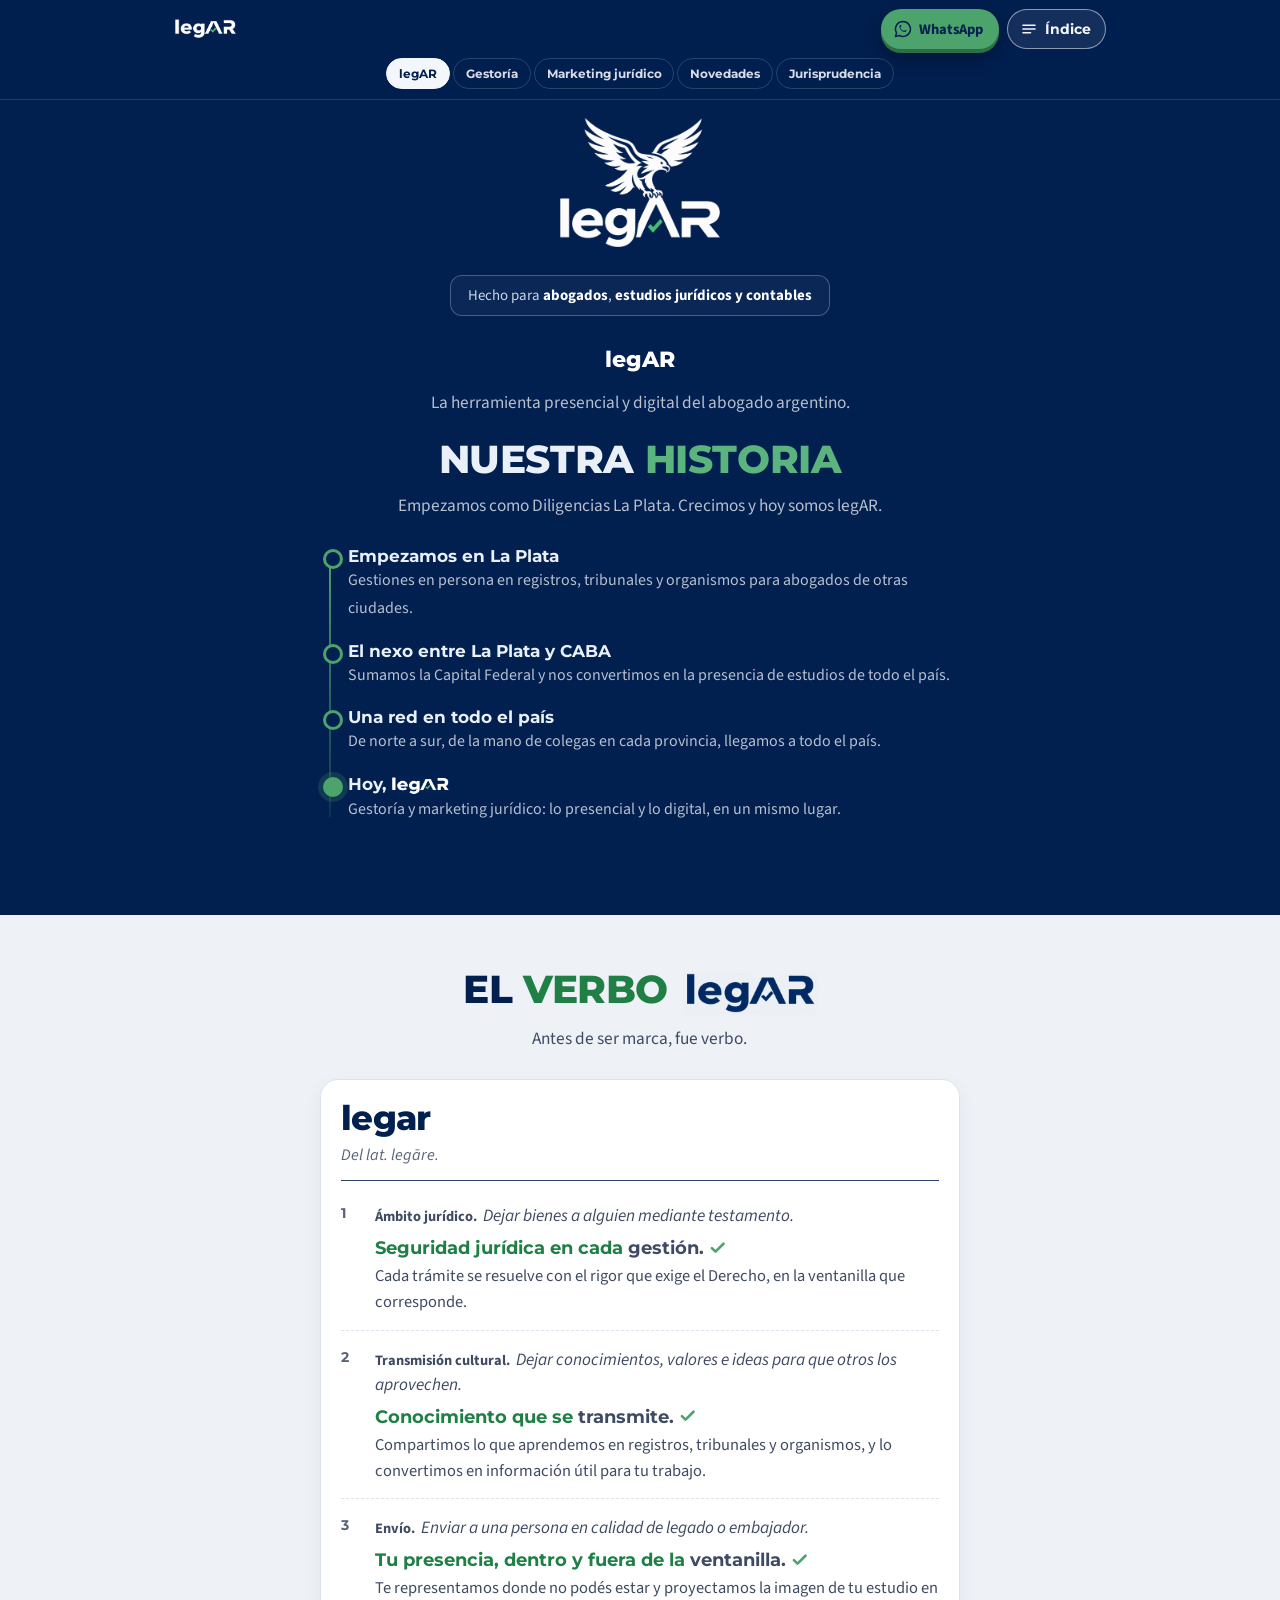
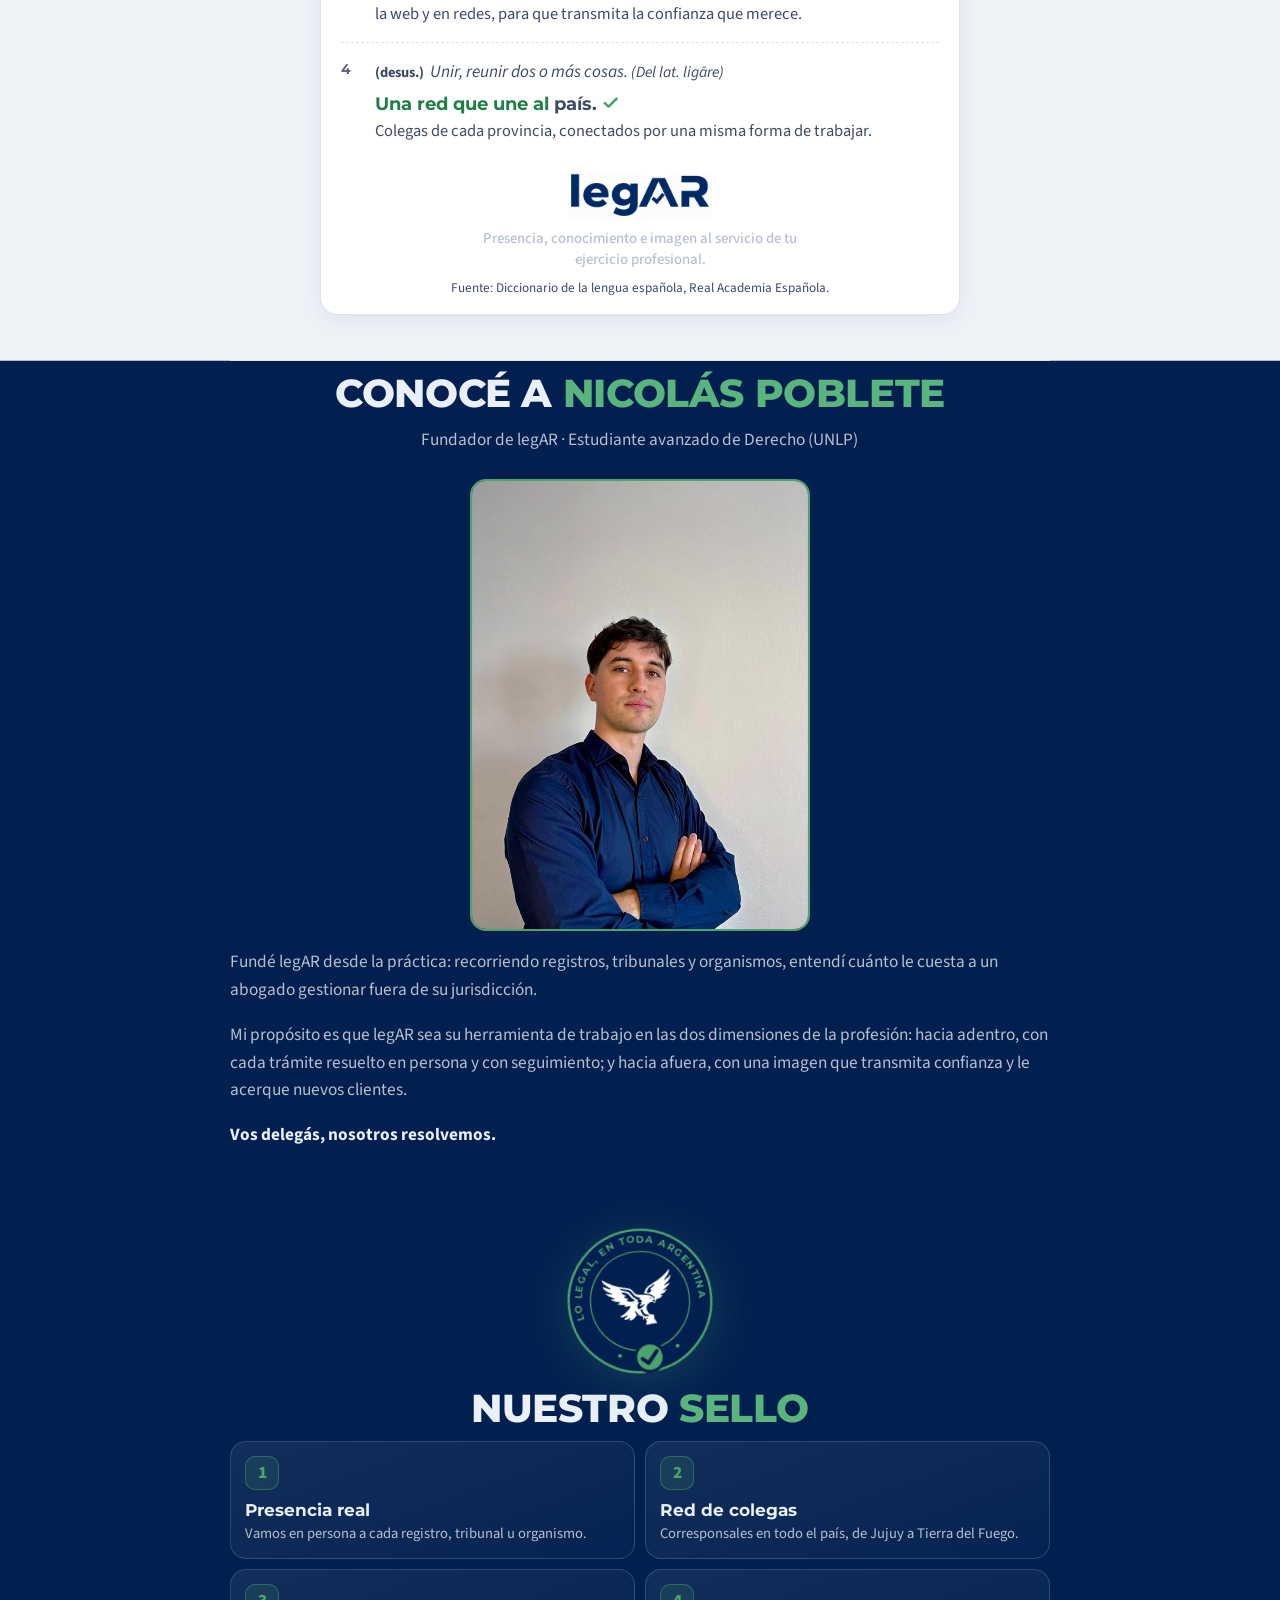
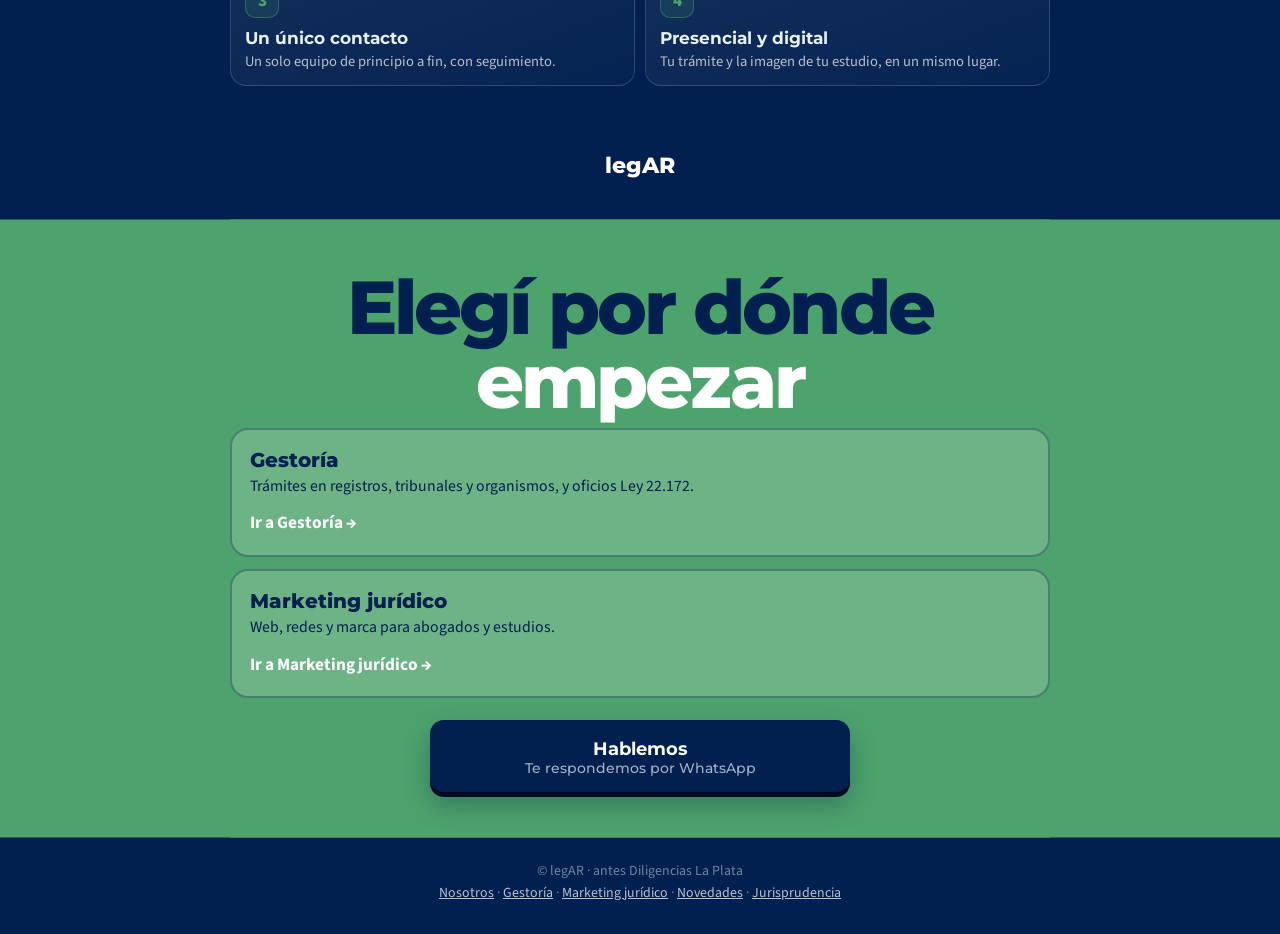
==== index.html @ 49ab81cf "Franjas de color, palabras destacadas en verde, cierres con llamado a la acción y secciones que apar" ====
<!DOCTYPE html>
<html lang="es"><head><meta charset="utf-8"><meta name="viewport" content="width=device-width, initial-scale=1, viewport-fit=cover">
<title>legAR · Lo legal, en toda Argentina</title><meta name="description" content="Quiénes somos: de Diligencias La Plata a legAR, el nexo presencial y digital de abogados de todo el país."><meta name="theme-color" content="#011F4F">
<link rel="preconnect" href="https://fonts.googleapis.com"><link rel="preconnect" href="https://fonts.gstatic.com" crossorigin>
<link rel="stylesheet" href="https://fonts.googleapis.com/css2?family=Montserrat:wght@500;600;700;800&family=Source+Sans+3:wght@400;500;600;700&display=swap">
<link rel="icon" type="image/png" sizes="32x32" href="favicon-32.png"><link rel="apple-touch-icon" href="apple-touch-icon.png">
<style>
:root{--bg:#011F4F;--sf:#142e5a;--line:#2d446c;--fg:#e9f0f8;--mut:#B8C0CE;--g:#4DA36C;--ink:#011F4F;color-scheme:dark;box-sizing:border-box;padding-top:env(safe-area-inset-top,0px);padding-bottom:env(safe-area-inset-bottom,0px)}
*{box-sizing:border-box}
html{scroll-behavior:smooth;font-size:106%}
body{margin:0;background:var(--bg);color:var(--fg);font:400 1.02rem/1.6 "Source Sans 3",system-ui,-apple-system,"Segoe UI",sans-serif;background-image:radial-gradient(ellipse 80% 40% at 50% 0,#284069 0,transparent 70%);background-repeat:no-repeat}
h1,h2,h3{font-family:Montserrat,system-ui,sans-serif;margin:0;line-height:1.12}
.c{max-width:620px;margin:0 auto;padding:0 20px}@media (max-width:600px){.c{padding:0 40px}}
section{padding:46px 0}
h2{font-size:clamp(1.6rem,6vw,2.1rem);text-align:center;margin-bottom:10px}
.sub{color:var(--mut);text-align:center;margin:0 auto 26px;max-width:30em}
mark{background:none;color:var(--g);padding:0}
:focus-visible{outline:3px solid var(--g);outline-offset:3px}
.top{text-align:center;padding-top:26px}
.logo{display:inline-flex;align-items:center;gap:9px;font:700 1.7rem Montserrat,system-ui,sans-serif}
.logo b{color:var(--g)}
.chip{display:inline-block;border:1px solid var(--line);background:var(--sf);border-radius:99px;padding:.35rem .95rem;font-size:.85rem;color:var(--mut)}
.top .chip{margin:18px 0 22px;border-radius:16px;line-height:1.35}.lg{display:block;margin:0 auto;width:min(140px,38vw);height:auto}.lk{display:block;margin:16px auto 0;background:none;border:0;color:#fff;font:600 .95rem "Source Sans 3",system-ui,sans-serif;text-decoration:underline;text-decoration-color:var(--g);text-decoration-thickness:2px;text-underline-offset:5px;cursor:pointer}.fab{position:fixed;left:50%;transform:translateX(-50%);bottom:calc(16px + env(safe-area-inset-bottom,0px));z-index:10;display:inline-flex;align-items:center;gap:9px;background:var(--g);color:var(--ink);border:0;border-radius:99px;padding:.8rem 1.3rem;font:700 1rem "Source Sans 3",system-ui,sans-serif;white-space:nowrap;cursor:pointer;box-shadow:0 6px 22px rgba(0,0,0,.45),0 0 26px rgba(77,163,108,.35);transition:opacity .25s,transform .25s}.fab svg{width:22px;height:22px;flex:none}.fab.h{opacity:0;pointer-events:none;transform:translate(-50%,20px)}.me{display:block;width:100%;max-width:340px;aspect-ratio:4/5;object-fit:cover;object-position:50% 20%;margin:0 auto 18px;border:2px solid var(--g);border-radius:12px}.rv{display:none;width:100%;aspect-ratio:16/9;background:#000;border:2px solid var(--g);border-radius:12px;margin-bottom:10px}
h1{font-size:clamp(1.95rem,8vw,2.8rem);text-align:center;letter-spacing:-.01em}
.top p{text-align:center;color:var(--mut);margin:14px auto 0;max-width:27em}
.btn{display:block;width:100%;max-width:420px;margin:0 auto;background:var(--g);color:var(--ink);border:0;border-radius:12px;padding:.95rem 1.2rem;font:700 1.08rem "Source Sans 3",system-ui,sans-serif;text-align:center;text-decoration:none;cursor:pointer;box-shadow:0 0 28px rgba(77,163,108,.28)}
.btn small{display:block;font-weight:500;font-size:.8rem;opacity:.8}
.btn:hover{filter:brightness(1.06)}
.chips{display:flex;flex-wrap:wrap;gap:8px;justify-content:center;margin-top:20px}
svg.mp{display:block;width:100%;height:auto;max-height:68vh;margin:0 auto}
.pr{fill:#203963;stroke:#5589c2;stroke-width:.9;vector-effect:non-scaling-stroke;stroke-linejoin:round;cursor:pointer;transition:fill .2s}.pr:hover{fill:#1a5560}.pr.on{fill:#176260;stroke:#4DA36C}
#g{transform-origin:0 0;transition:transform .9s ease}.pl2{fill:#c3d2e4;font:600 calc(13px*var(--f,1))/1 "Source Sans 3",system-ui,sans-serif;pointer-events:none;paint-order:stroke;stroke:#011F4F;stroke-width:calc(3.4px*var(--f,1));stroke-linejoin:round}.zp .pr:not(.on)+*{}
.m{cursor:pointer}
.m>g{transform:scale(var(--i,1));transition:transform .9s ease}
.m .hit{fill:transparent}
.m path{fill:none;stroke:#4DA36C;stroke-width:2;stroke-linecap:round;stroke-linejoin:round}
.zo .m:not(.lp){opacity:.3}
.ring{fill:none;stroke:#4DA36C;stroke-width:2;animation:p 2s ease-out infinite;transform-box:fill-box;transform-origin:center}
@keyframes p{from{transform:scale(1);opacity:.9}to{transform:scale(2.3);opacity:0}}
.pn{background:var(--sf);border:1px solid var(--line);border-radius:14px;padding:18px 18px 20px;margin:6px 0 24px}
.pn h3{font-size:1.3rem;margin-bottom:6px}.pn p{margin:0;color:var(--mut)}
.zx{display:none;margin-top:16px}
.zo .zx{display:block}
.pl{display:flex;flex-wrap:wrap;gap:8px;margin-bottom:14px}
.pl button{background:var(--bg);color:var(--fg);border:1px solid var(--line);border-radius:99px;padding:.4rem .9rem;font:500 .88rem "Source Sans 3",system-ui,sans-serif;cursor:pointer}
.pl button[aria-pressed=true]{background:var(--g);color:var(--ink);border-color:var(--g)}
.vd{aspect-ratio:16/9;border:2px solid var(--g);border-radius:12px;background:linear-gradient(135deg,#0b2a4d,#071a31);display:grid;place-items:center;text-align:center;padding:12px;color:var(--mut);font-size:.9rem}
.vd i{display:block;width:46px;height:46px;border-radius:50%;background:var(--g);margin:0 auto 8px;position:relative}
.vd i:after{content:"";position:absolute;left:18px;top:13px;border-left:15px solid var(--ink);border-top:10px solid transparent;border-bottom:10px solid transparent}
#bk{display:none;margin-top:14px;background:none;border:1px solid var(--line);color:var(--fg);border-radius:8px;padding:.5rem 1rem;font:inherit;cursor:pointer}
.zo #bk,.zp #bk{display:inline-block}#mg{position:relative}#mw2{position:relative}.zp #pt,.zp #px{display:none}#ov{position:absolute;left:10px;right:10px;bottom:10px;z-index:5;background:rgba(2,18,48,.94);border:1px solid var(--line);border-radius:12px;padding:10px 14px;box-shadow:0 4px 18px rgba(0,0,0,.5)}#ov[hidden]{display:none}.oc{display:inline-block;margin-top:8px;background:linear-gradient(135deg,#4DA36C,#4DA36C);color:#011F4F;border-radius:99px;padding:.5rem 1rem;font:700 .88rem "Source Sans 3",system-ui,sans-serif;text-decoration:none}.oc[hidden]{display:none}#ov h4{margin:0 0 3px;font:700 1.02rem Montserrat,system-ui,sans-serif;color:#fff}#ov p{margin:0;font-size:.88rem;line-height:1.4;color:var(--mut)}#bk2{display:none;position:absolute;left:30px;top:8px;z-index:6;background:rgba(2,18,48,.88);color:#fff;border:1px solid var(--line);border-radius:99px;padding:.5rem 1rem;font:600 .92rem "Source Sans 3",system-ui,sans-serif;cursor:pointer;box-shadow:0 2px 10px rgba(0,0,0,.4)}.zo #bk2,.zp #bk2{display:block}
.sv div{border:1px solid var(--line);background:var(--sf);border-radius:12px;padding:15px 18px;margin-bottom:10px}
.sv h3{font-size:1.12rem;margin-bottom:2px}.tag{display:inline-block;vertical-align:middle;margin-left:8px;background:var(--g);color:var(--ink);border-radius:99px;padding:.1rem .6rem;font:700 .72rem "Source Sans 3",system-ui,sans-serif}.sv p{margin:0;color:var(--mut);font-size:.95rem}
ol{list-style:none;counter-reset:s;padding:0;margin:0 0 28px}
ol li{counter-increment:s;display:grid;grid-template-columns:44px 1fr;gap:4px 14px;padding:14px 0;border-bottom:1px solid var(--line)}
ol li:before{content:counter(s);grid-row:span 2;width:40px;height:40px;border-radius:50%;background:var(--g);color:var(--ink);font:700 1.2rem Montserrat,system-ui,sans-serif;display:grid;place-items:center}
ol b{font-size:1.05rem}ol span{color:var(--mut);font-size:.95rem}
.ph{aspect-ratio:4/3;border:2px solid var(--g);border-radius:12px;background:repeating-linear-gradient(135deg,#59616b 0 2px,#3b424b 2px 10px);display:grid;place-items:end start;padding:12px;color:#fff;font-size:.85rem;margin-bottom:16px}
.ab p{color:var(--mut);margin:0 0 12px}
details{border:1px solid var(--line);border-radius:12px;margin-bottom:10px;background:var(--sf);overflow:hidden}
summary{cursor:pointer;font-weight:600;padding:14px 18px}
details[open] summary{background:var(--g);color:var(--ink)}
details p{margin:0;padding:14px 18px;color:var(--mut);font-size:.95rem}
.ct{text-align:center}
.ct .l{display:flex;flex-direction:column;gap:14px;margin-top:24px}.ct .l a{display:inline-flex;align-items:center;justify-content:center;gap:10px;color:#fff;font-weight:600;text-decoration:none}.ct .l a:hover{color:var(--g)}.ct .l svg{width:24px;height:24px;flex:none}
footer{text-align:center;color:#6f87a0;font-size:.82rem;padding:22px 0 30px}
.md{position:fixed;inset:0;background:rgba(2,8,16,.78);display:grid;place-items:center;padding:20px;z-index:20}
.md[hidden]{display:none}
.bx{position:relative;background:#fff;color:#0b1b2e;border-radius:14px;width:100%;max-width:420px;overflow:hidden}
.bx .in{padding:34px 24px 22px}
.bx h3{font-size:1.35rem;margin-bottom:16px;padding-right:20px}
.x{position:absolute;right:10px;top:6px;background:none;border:0;font-size:1.8rem;line-height:1;cursor:pointer;color:#55687c}
.o{display:flex;flex-wrap:wrap;gap:8px}
.o button{border:1px solid #c5d0dc;background:#f2f5f8;color:#0b1b2e;border-radius:99px;padding:.5rem .95rem;font:500 .95rem "Source Sans 3",system-ui,sans-serif;cursor:pointer}
.o button[aria-pressed=true]{background:#1f7a43;border-color:#1f7a43;color:#fff}
.bx input,.bx select{width:100%;padding:.75rem;border:1px solid #b6c3d1;border-radius:8px;font:inherit;background:#fff;color:#0b1b2e}
.er{color:#b3261e;font-size:.88rem;min-height:1.3em;margin:8px 0 0}
.ft{display:flex;align-items:center;justify-content:space-between;background:var(--g);color:var(--ink);font-weight:700}
.ft span{padding:0 24px}
.ft button{background:none;border:0;color:var(--ink);font:700 1.1rem "Source Sans 3",system-ui,sans-serif;padding:16px 24px;cursor:pointer}
.v3{display:none;position:relative;height:min(66vh,540px);min-height:380px;border:1px solid var(--line);border-radius:14px;overflow:hidden;background:#011F4F;margin-bottom:8px}
.zo .v3{display:block}.zo svg.mp{display:none}
.v3{touch-action:none;cursor:grab}.v3 svg#cm{position:absolute;inset:0;width:100%;height:100%;display:block}.v3 canvas{position:absolute;inset:0;display:block;width:100%;height:100%;pointer-events:none}.chit{position:absolute;left:0;top:0;background:none;border:0;padding:0;margin:0;pointer-events:auto;cursor:pointer}.chit svg{width:100%;height:100%;display:block;transition:opacity .2s}
#lb{position:absolute;inset:0;pointer-events:none;overflow:hidden}
.pin{position:absolute;left:0;top:0;display:flex;align-items:center;gap:6px;background:none;border:0;padding:0;cursor:pointer;color:#202124;font:600 .78rem "Source Sans 3",system-ui,sans-serif;pointer-events:auto;white-space:nowrap}
.pin i{width:15px;height:15px;border-radius:50%;background:var(--c);border:2px solid #fff;box-shadow:0 1px 5px rgba(0,0,0,.5);flex:none}
.pin{flex-direction:column-reverse;gap:2px}.pin span{display:none;background:none;border:0;padding:0;font:600 .7rem "Source Sans 3",system-ui,sans-serif;color:#fff;text-shadow:0 0 3px #011F4F,0 0 3px #011F4F,0 0 6px #011F4F;pointer-events:none}.pin.cat i{border-color:#4DA36C}.pin.sel span{font-size:.8rem}
.pin.gz span{font-size:.84rem;padding:.32rem .8rem;box-shadow:0 2px 10px rgba(0,0,0,.45)}.pin.gz i{width:19px;height:19px}.pin.s span{display:inline-block}.pin.d{opacity:.3}.pin.sel i{transform:scale(1.35)}
.cmp{position:absolute;right:10px;top:10px;width:40px;height:40px;border-radius:50%;background:rgba(2,18,48,.72);border:1px solid var(--line);pointer-events:none}.cmp i{transform:rotate(45deg)}
.cmp i{position:absolute;inset:3px;display:block}
.cmp i:before{content:"";position:absolute;left:50%;top:0;transform:translateX(-50%);border-left:5px solid transparent;border-right:5px solid transparent;border-bottom:12px solid #ea4335}
.cmp b{position:absolute;left:0;right:0;bottom:3px;text-align:center;font:700 .6rem "Source Sans 3",system-ui,sans-serif;color:#e9f0f8}
.ld{position:absolute;left:0;right:0;top:44%;text-align:center;color:var(--mut);padding:0 22px;display:none}
.hint{position:absolute;left:10px;bottom:10px;font-size:.74rem;color:var(--mut);pointer-events:none;background:rgba(2,18,48,.7);padding:.2rem .65rem;border-radius:99px}
.pl button:before{content:"";display:inline-block;width:8px;height:8px;border-radius:50%;background:var(--c,var(--g));margin-right:7px}
.pl button[aria-pressed=true]{background:var(--c,var(--g));border-color:var(--c,var(--g));color:var(--ink)}
.pl button[aria-pressed=true]:before{background:var(--ink)}
#bl{margin-top:-4px}
#cd{background:var(--bg);border:1px solid var(--line);border-radius:12px;padding:14px 16px;margin-top:10px}
#cd[hidden]{display:none}
#cd h4{font:700 1.15rem Montserrat,system-ui,sans-serif;margin:0 0 6px}#cd p{margin:0 0 10px}
.sm{font-size:.8rem;color:var(--mut)}
.m.cap>g>.hit{fill:rgba(77,163,108,.28);stroke:#4DA36C;stroke-width:1.6;animation:p 1.5s ease-out infinite;transform-box:fill-box;transform-origin:center}.pgo{display:inline-block;margin:12px 8px 0 0;background:linear-gradient(135deg,#4DA36C,#4DA36C);color:#011F4F;border:0;border-radius:99px;padding:.6rem 1.1rem;font:700 .95rem "Source Sans 3",system-ui,sans-serif;cursor:pointer;box-shadow:0 6px 20px rgba(77,163,108,.35)}.zp .pgo{display:none}
@media(prefers-reduced-motion:reduce){#g,.m>g{transition:none}.ring{animation:none}html{scroll-behavior:auto}}

/* ===== estilo v2: degradés, recuadros resaltados, franjas de luz ===== */
:root{--g2:#4DA36C;--b2:#1d4fd8;--bg2:#011a42}
body{background:linear-gradient(180deg,#072A5F 0,#011F4F 38%,#011a42 100%) fixed;background-image:radial-gradient(ellipse 90% 45% at 50% -4%,rgba(77,163,108,.20) 0,transparent 70%),radial-gradient(ellipse 70% 40% at 100% 30%,rgba(29,79,216,.28) 0,transparent 70%),linear-gradient(180deg,#072A5F 0,#011F4F 40%,#011a42 100%);background-attachment:scroll}
h1,h2{letter-spacing:-.015em}
h1{font-weight:700}
h2{font:800 clamp(1.7rem,7.2vw,2.3rem)/1.15 "Source Sans 3",system-ui,sans-serif;text-transform:uppercase;letter-spacing:-.01em}
.hl{display:inline-block;background:linear-gradient(135deg,var(--g) 0,var(--g2) 100%);color:#011F4F;padding:.02em .32em .06em;border-radius:8px;transform:rotate(-1.6deg);box-shadow:0 6px 22px rgba(77,163,108,.35);font-style:italic;font-weight:800;-webkit-box-decoration-break:clone;box-decoration-break:clone}
h1 .hl{font-family:Montserrat,system-ui,sans-serif;font-weight:700;background:none;box-shadow:none;transform:none;padding:0;border-radius:0;color:var(--g2)}
mark{background:none}
.top .chip{background:rgba(255,255,255,.04);border:1px solid rgba(157,178,200,.4);border-radius:12px;color:#c9d6e6;font-size:.88rem;padding:.55rem 1rem}
.top .chip b{color:#fff;font-weight:700}
.top .btn{margin-top:26px}
.pills{list-style:none;padding:0;margin:28px 0 0;display:flex;flex-direction:column;gap:10px;align-items:center}
.pills li{display:inline-flex;align-items:center;gap:10px;background:rgba(255,255,255,.06);border:1px solid rgba(157,178,200,.18);border-radius:99px;padding:.55rem 1.1rem;font-size:.95rem;color:#e3ecf7;backdrop-filter:blur(4px)}
.pills li:before{content:"";width:14px;height:14px;border-radius:4px;border:2px solid var(--g);background:radial-gradient(circle,var(--g) 0 28%,transparent 32%);flex:none}
.btn{background:linear-gradient(135deg,#4DA36C 0,#4DA36C 55%,#4DA36C 100%);border-radius:14px;box-shadow:0 8px 30px rgba(77,163,108,.38),inset 0 1px 0 rgba(255,255,255,.35);transition:transform .2s,box-shadow .2s}
.btn:hover{transform:translateY(-2px);box-shadow:0 12px 36px rgba(77,163,108,.5),inset 0 1px 0 rgba(255,255,255,.4)}
.fab{background:linear-gradient(135deg,#4DA36C,#4DA36C)}
/* franja de luz entre secciones */
.gb{height:84px;margin-top:34px;background:linear-gradient(180deg,rgba(77,163,108,0) 0,rgba(77,163,108,.10) 45%,rgba(77,163,108,.42) 100%);border-bottom:3px solid var(--g2);box-shadow:0 10px 36px rgba(77,163,108,.5),0 2px 0 rgba(77,163,108,.6)}
.gb.b{background:linear-gradient(180deg,rgba(29,79,216,0) 0,rgba(29,79,216,.14) 45%,rgba(54,150,255,.46) 100%);border-bottom-color:#6bb0ff;box-shadow:0 10px 36px rgba(54,150,255,.5),0 2px 0 rgba(150,200,255,.6)}
hr.ds{border:0;border-top:1px dashed rgba(255,255,255,.22);margin:12px auto;max-width:620px;width:calc(100% - 40px)}
/* tarjetas */
.pn{background:linear-gradient(160deg,rgba(255,255,255,.07),rgba(255,255,255,.02));border:1px solid rgba(77,163,108,.55);box-shadow:0 0 0 1px rgba(77,163,108,.12),0 14px 40px rgba(0,0,0,.35),0 0 38px rgba(77,163,108,.18);border-radius:16px}
.pn h3{font-family:"Source Sans 3",system-ui,sans-serif;font-style:italic;font-weight:800}
.v3{border:2px solid var(--g);border-radius:16px;box-shadow:0 0 0 1px rgba(77,163,108,.15),0 0 40px rgba(77,163,108,.22)}
#mw2{border-radius:16px}
.sv{display:grid;gap:12px}
.sv div{display:grid;grid-template-columns:46px 1fr;gap:2px 14px;align-items:center;margin:0;background:linear-gradient(160deg,rgba(255,255,255,.08),rgba(255,255,255,.025));border:1px solid rgba(157,178,200,.22);border-radius:16px;padding:16px 18px;transition:border-color .25s,transform .25s,box-shadow .25s}
.sv div:hover{border-color:rgba(77,163,108,.7);transform:translateY(-2px);box-shadow:0 10px 30px rgba(77,163,108,.15)}
.sv div:before{content:"";grid-row:span 2;width:46px;height:46px;border-radius:14px;border:1px solid rgba(77,163,108,.5);background:linear-gradient(135deg,rgba(77,163,108,.32),rgba(77,163,108,.06)),url("data:image/svg+xml,%3Csvg xmlns='http://www.w3.org/2000/svg' viewBox='0 0 24 24' fill='none' stroke='%237bf0b4' stroke-width='1.8' stroke-linecap='round' stroke-linejoin='round'%3E%3Cpath d='M7 3h7l5 5v13H7z'/%3E%3Cpath d='M14 3v5h5M10 13l2 2 3.5-4'/%3E%3C/svg%3E") center/22px no-repeat}
.sv h3{font-family:"Source Sans 3",system-ui,sans-serif;font-weight:700;font-size:1.08rem}
.sv div:first-child{background:linear-gradient(135deg,#4DA36C,#4DA36C);border-color:transparent;color:#011F4F}
.sv div:first-child p{color:#011F4F}.sv div:first-child:before{border-color:rgba(4,33,15,.35);background:linear-gradient(rgba(4,33,15,.12),rgba(4,33,15,.12)),url("data:image/svg+xml,%3Csvg xmlns='http://www.w3.org/2000/svg' viewBox='0 0 24 24' fill='none' stroke='%2304210f' stroke-width='1.8' stroke-linecap='round' stroke-linejoin='round'%3E%3Cpath d='M7 3h7l5 5v13H7z'/%3E%3Cpath d='M14 3v5h5M10 13l2 2 3.5-4'/%3E%3C/svg%3E") center/22px no-repeat}
.sv div:first-child .tag{background:#011F4F;color:var(--g2)}
/* vs */
.vs .cmpb{display:grid;gap:14px;margin-top:22px}
.vs .cb1,.vs .cb2{border-radius:18px;padding:20px 20px 18px}
.vs .cb1{background:linear-gradient(160deg,rgba(255,255,255,.07),rgba(255,255,255,.02));border:1px solid rgba(157,178,200,.25)}
.vs .cb2{background:linear-gradient(135deg,#4DA36C 0,#4DA36C 60%,#4DA36C 100%);color:#011F4F;box-shadow:0 14px 44px rgba(77,163,108,.35)}
.vs h3{font:800 1.2rem "Source Sans 3",system-ui,sans-serif;margin-bottom:10px;display:flex;align-items:center;gap:10px}
.vs h3 i{width:34px;height:34px;border-radius:50%;display:grid;place-items:center;font-style:normal;font-size:1rem}
.vs .cb1 h3 i{background:rgba(255,120,120,.16);color:#ff9a9a;border:1px solid rgba(255,120,120,.4)}
.vs .cb2 h3 i{background:rgba(4,33,15,.14);color:#011F4F;border:1px solid rgba(4,33,15,.4)}
.vs ul{margin:0;padding-left:1.15rem;display:grid;gap:7px;font-size:.96rem}
.vs .cb1 li{color:var(--mut)}.vs .cb2 b{font-weight:700}
/* pasos */
ol{display:grid;gap:12px;margin-bottom:26px}
ol li{border:1px solid rgba(157,178,200,.22);background:linear-gradient(160deg,rgba(255,255,255,.07),rgba(255,255,255,.02));border-radius:16px;padding:16px 18px;position:relative;overflow:hidden}
ol li:after{content:"";position:absolute;left:0;top:0;bottom:0;width:4px;background:linear-gradient(180deg,var(--g2),var(--g))}
ol li:before{background:linear-gradient(135deg,var(--g),var(--g2));border-radius:12px;font-family:"Source Sans 3",system-ui,sans-serif;font-style:italic;font-weight:800;box-shadow:0 6px 18px rgba(77,163,108,.35)}
/* about */
.me{border:2px solid var(--g);border-radius:16px;box-shadow:0 0 0 4px rgba(77,163,108,.14),0 18px 50px rgba(0,0,0,.45),0 0 44px rgba(77,163,108,.22)}
/* FAQ */
.faq .big{font:800 clamp(5rem,30vw,8.5rem)/.9 "Source Sans 3",system-ui,sans-serif;text-align:center;background:linear-gradient(180deg,var(--g2) 0,var(--g) 40%,rgba(77,163,108,0) 100%);-webkit-background-clip:text;background-clip:text;color:transparent;-webkit-text-fill-color:transparent;margin:0 0 6px;letter-spacing:-.02em}
details{background:linear-gradient(160deg,rgba(255,255,255,.07),rgba(255,255,255,.02));border:1px solid rgba(157,178,200,.25);border-radius:14px;transition:border-color .25s}
details:hover{border-color:rgba(77,163,108,.6)}
summary{list-style:none;display:flex;justify-content:space-between;align-items:center;gap:12px}
summary::-webkit-details-marker{display:none}
summary:after{content:"";width:9px;height:9px;border-right:2px solid currentColor;border-bottom:2px solid currentColor;transform:rotate(45deg);transition:transform .25s;flex:none;margin-top:-4px}
details[open] summary{background:linear-gradient(135deg,var(--g),var(--g2))}
details[open] summary:after{transform:rotate(-135deg);margin-top:4px}
/* contacto */
.ct .btn{max-width:360px}
/* entrada al hacer scroll */
html.js .rev{opacity:0;transform:translateY(24px);transition:opacity .7s ease,transform .7s ease}
html.js .rev.in{opacity:1;transform:none}
@media (prefers-reduced-motion:reduce){html.js .rev{opacity:1;transform:none;transition:none}.btn,.sv div{transition:none}}
@media(min-width:640px){.vs .cmpb{grid-template-columns:1fr 1fr}}

.bub{position:relative;height:min(105vw,420px);margin:26px auto 0;max-width:460px;touch-action:pan-y;border-radius:22px;background:radial-gradient(ellipse 70% 60% at 50% 50%,rgba(77,163,108,.10),transparent 72%)}
.bb{position:absolute;left:0;top:0;display:grid;place-items:center;border-radius:50%;text-align:center;color:#fff;font:700 .76rem/1.18 "Source Sans 3",system-ui,sans-serif;cursor:grab;touch-action:none;user-select:none;-webkit-user-select:none;border:1.5px solid rgba(77,163,108,.85);background:radial-gradient(circle at 32% 28%,rgba(77,163,108,.55) 0,rgba(77,163,108,.28) 38%,rgba(2,24,66,.55) 100%);box-shadow:0 0 26px rgba(77,163,108,.28),inset 0 0 18px rgba(77,163,108,.18);padding:0;will-change:transform;-webkit-tap-highlight-color:transparent}
.bb em{font-style:normal;padding:0 10%;pointer-events:none;text-shadow:0 1px 6px rgba(1,15,46,.9)}
.bb.tr{border-color:rgba(120,170,255,.75);background:radial-gradient(circle at 32% 28%,rgba(150,195,255,.5) 0,rgba(60,120,240,.24) 40%,rgba(2,24,66,.55) 100%);box-shadow:0 0 24px rgba(70,140,255,.3),inset 0 0 18px rgba(150,195,255,.16);font-weight:600;color:#e6f0ff;cursor:grab}
.bb.dr{cursor:grabbing;z-index:3;filter:brightness(1.12)}
.bb:focus-visible{outline:3px solid #fff;outline-offset:3px}
.orb{position:absolute;inset:-15%;border:1px solid rgba(77,163,108,.5);border-radius:50%;transform:rotate(var(--a,0deg)) scaleY(.36);pointer-events:none}
.bb.tr .orb{border-color:rgba(150,195,255,.5)}
.orb b{position:absolute;inset:0;animation:orbs 6s linear infinite}
.orb b:after{content:"";position:absolute;left:50%;top:-4px;margin-left:-4px;width:8px;height:8px;border-radius:50%;background:#4DA36C;box-shadow:0 0 10px 2px rgba(77,163,108,.9)}
.bb.tr .orb b:after{background:#a9ccff;box-shadow:0 0 10px 2px rgba(110,170,255,.9)}
.bb:nth-child(even) .orb b{animation-duration:8s;animation-direction:reverse}
@keyframes orbs{to{transform:rotate(360deg)}}
.bh{font-size:.82rem;color:var(--mut);margin:10px 0 0;text-align:center}
@media (prefers-reduced-motion:reduce){.orb b{animation:none}}

.sv2{display:grid;gap:12px}
details.cat{border-radius:16px;padding:0;background:linear-gradient(160deg,rgba(255,255,255,.08),rgba(255,255,255,.025));border:1px solid rgba(157,178,200,.25);overflow:hidden}
details.cat summary{padding:14px 16px;display:flex;align-items:center;gap:14px;font-weight:400}
details.cat[open]{border-color:rgba(77,163,108,.7);box-shadow:0 10px 32px rgba(77,163,108,.16)}
details.cat[open] summary{background:linear-gradient(135deg,rgba(77,163,108,.28),rgba(77,163,108,.06));color:var(--fg)}
details.cat summary:after{margin-left:auto}
.ci{width:46px;height:46px;border-radius:14px;border:1px solid rgba(77,163,108,.5);flex:none;background:linear-gradient(135deg,rgba(77,163,108,.32),rgba(77,163,108,.06)),url("data:image/svg+xml,%3Csvg xmlns='http://www.w3.org/2000/svg' viewBox='0 0 24 24' fill='none' stroke='%237bf0b4' stroke-width='1.8' stroke-linecap='round' stroke-linejoin='round'%3E%3Cpath d='M7 3h7l5 5v13H7z'/%3E%3Cpath d='M14 3v5h5M10 13l2 2 3.5-4'/%3E%3C/svg%3E") center/22px no-repeat}
.ct2{display:grid;gap:1px;min-width:0}.ct2 b{font:700 1.08rem "Source Sans 3",system-ui,sans-serif;color:#fff}.ct2 small{color:var(--mut);font-size:.88rem}
.tg{font-style:normal;margin-left:8px;background:linear-gradient(135deg,var(--g),var(--g2));color:#011F4F;border-radius:99px;padding:.1rem .6rem;font:700 .7rem "Source Sans 3",system-ui,sans-serif;vertical-align:middle}
.cin{padding:4px 16px 18px}.cin p{margin:8px 0 12px;padding:0;color:var(--mut);font-size:.95rem}
.sc{display:flex;flex-wrap:wrap;gap:8px;margin-bottom:16px}
.sb{background:rgba(255,255,255,.07);border:1px solid rgba(157,178,200,.35);color:#fff;border-radius:99px;padding:.5rem .95rem;font:600 .9rem "Source Sans 3",system-ui,sans-serif;cursor:pointer;transition:background .2s,border-color .2s,transform .2s}
.sb:hover{border-color:var(--g);background:rgba(77,163,108,.18);transform:translateY(-1px)}
.sb i{font-style:normal;margin-left:8px;background:var(--g);color:#011F4F;border-radius:99px;padding:.05rem .5rem;font-size:.68rem;font-weight:700}
.go2{max-width:none;font-size:1rem;padding:.8rem 1rem}

.bn{list-style:none;padding:0;margin:0 0 22px;display:grid;gap:10px}
.bn li{display:flex;align-items:center;gap:12px;background:linear-gradient(160deg,rgba(255,255,255,.08),rgba(255,255,255,.025));border:1px solid rgba(157,178,200,.22);border-radius:14px;padding:.8rem 1rem;font-weight:600}
.bn li:before{content:"✓";width:26px;height:26px;border-radius:50%;display:grid;place-items:center;background:linear-gradient(135deg,var(--g),var(--g2));color:#011F4F;font-weight:800;flex:none}
.rf{display:grid;gap:14px;background:linear-gradient(160deg,rgba(255,255,255,.07),rgba(255,255,255,.02));border:1px solid rgba(77,163,108,.5);border-radius:18px;padding:20px 18px;box-shadow:0 0 36px rgba(77,163,108,.14)}
.rf label{display:grid;gap:6px;font-weight:600;font-size:.92rem}
.rf input,.rf select{width:100%;padding:.78rem .85rem;border-radius:10px;border:1px solid rgba(157,178,200,.4);background:rgba(2,24,66,.7);color:#fff;font:inherit;font-weight:400}
.rf input:focus,.rf select:focus{outline:2px solid var(--g);border-color:var(--g)}
.rf select option{color:#0b1b2e}.rf textarea{width:100%;padding:.78rem .85rem;border-radius:10px;border:1px solid rgba(157,178,200,.4);background:rgba(2,24,66,.7);color:#fff;font:inherit;font-weight:400;resize:vertical}.rf textarea:focus{outline:2px solid var(--g);border-color:var(--g)}.rf .er.ok{color:var(--g2)}
.rf .er{color:#ff9a9a;margin:0}
.rv.rvp{aspect-ratio:9/16;width:auto;max-width:100%;max-height:62vh;margin:0 auto 10px}.rvl{display:grid;gap:14px;margin-bottom:22px}
.rvc{border:2px solid var(--g);border-radius:18px;padding:18px;background:linear-gradient(160deg,rgba(255,255,255,.08),rgba(255,255,255,.02));box-shadow:0 0 30px rgba(77,163,108,.15)}
.rvc q{display:block;font:700 1.08rem/1.35 "Source Sans 3",system-ui,sans-serif;quotes:"“" "”";margin-bottom:10px}
.rvc span{color:var(--mut);font-size:.9rem}
.rve{border:2px dashed rgba(77,163,108,.55);border-radius:18px;padding:26px 18px;text-align:center;color:var(--mut);background:rgba(77,163,108,.05)}
.rve b{display:block;color:#fff;font:800 1.1rem "Source Sans 3",system-ui,sans-serif;margin-bottom:4px}
.tl{list-style:none;padding:0;margin:16px 0 0;display:flex;flex-wrap:wrap;gap:6px 14px;justify-content:center;font-size:.85rem;color:#c9d6e6}.tl li:before{content:"✓";color:var(--g2);font-weight:800;margin-right:6px}
.ali{position:absolute;right:4px;top:54px;width:98px;height:98px;padding:0 10px;border-radius:50%;display:flex;flex-direction:column;align-items:center;justify-content:center;text-align:center;color:#fff;background:radial-gradient(circle at 32% 28%,rgba(77,163,108,.55),rgba(77,163,108,.22) 55%,rgba(77,163,108,.08));border:1px solid rgba(77,163,108,.55);box-shadow:0 0 26px rgba(77,163,108,.35),inset 0 0 14px rgba(77,163,108,.25);animation:aliF 5s ease-in-out infinite;z-index:3}
.ali b{font:800 1.28rem/1 "Source Sans 3",system-ui,sans-serif;letter-spacing:-.02em}.ali small{font:700 .62rem/1.1 "Source Sans 3",system-ui,sans-serif;letter-spacing:.06em;text-transform:uppercase;color:#bfe9d3;margin-top:3px}
@keyframes aliF{0%,100%{transform:translateY(0)}50%{transform:translateY(-6px)}}@media (prefers-reduced-motion:reduce){.ali{animation:none}}
.lgs{margin:8px 0 0;text-align:center;font:700 .72rem/1 "Source Sans 3",system-ui,sans-serif;letter-spacing:.34em;text-transform:uppercase;color:var(--g2);opacity:.9}

/* ===== legAR · marca 2026 (manual de marca) ===== */
h1,h2,h3,.btn,.hl,.vs h3,.pn h3,.ct2 b,.faq .big{font-family:Montserrat,system-ui,sans-serif}
h1{font-weight:800;letter-spacing:-.02em}
h2{font-weight:800;font-style:normal}
.pn h3,.vs h3,.rvc q,.rve b,.ali b{font-style:normal}
.hl{font-style:normal}
.btn{background:#4DA36C;color:#011F4F;box-shadow:0 8px 24px rgba(77,163,108,.25);font-weight:700}
.btn:hover{box-shadow:0 12px 30px rgba(77,163,108,.35)}
.gb{background:linear-gradient(180deg,rgba(77,163,108,0) 0,rgba(77,163,108,.06) 45%,rgba(77,163,108,.22) 100%);border-bottom:2px solid #4DA36C;box-shadow:none}
.gb.b{background:linear-gradient(180deg,rgba(156,164,180,0) 0,rgba(156,164,180,.06) 45%,rgba(156,164,180,.2) 100%);border-bottom-color:#9CA4B4;box-shadow:none}
.lg{width:min(190px,48vw)}
.lgs{letter-spacing:.22em;color:#9CA4B4}
.doors{display:grid;gap:10px;max-width:420px;margin:26px auto 0}
.btn2{display:block;width:100%;background:transparent;color:#fff;border:2px solid #4DA36C;border-radius:14px;padding:.85rem 1.2rem;font:700 1.05rem Montserrat,system-ui,sans-serif;text-align:center;text-decoration:none;cursor:pointer}
.btn2 small{display:block;font:500 .8rem "Source Sans 3",system-ui,sans-serif;color:#B8C0CE}
.btn2:hover{background:rgba(77,163,108,.1)}
.top .doors .btn{margin-top:0}
/* Al día */
.ad{display:grid;gap:12px}
.adc{border:1px solid rgba(184,192,206,.25);border-radius:16px;padding:16px 18px;background:linear-gradient(160deg,rgba(255,255,255,.07),rgba(255,255,255,.02))}
.adc .og{display:flex;gap:8px;align-items:center;flex-wrap:wrap;font:700 .72rem Montserrat,system-ui,sans-serif;letter-spacing:.08em;text-transform:uppercase;color:#9CA4B4;margin-bottom:8px}
.adc .og span{background:#4DA36C;color:#011F4F;border-radius:6px;padding:.15rem .5rem}
.adc .og span.al{background:#C71A1C;color:#fff}
.adc h3{font:700 1.08rem/1.25 Montserrat,system-ui,sans-serif;margin:0 0 6px}
.adc p{margin:0 0 10px;color:#B8C0CE;font-size:.95rem}
.adc .ln{display:flex;gap:16px;flex-wrap:wrap;font-size:.9rem;font-weight:600}
.adc .ln a{color:#fff;text-decoration:underline;text-decoration-color:#4DA36C;text-underline-offset:4px}
.more{display:block;text-align:center;margin-top:16px;color:#fff;font-weight:600;text-decoration:underline;text-decoration-color:#4DA36C;text-underline-offset:5px}
/* Marketing jurídico compacto */
.mj{display:grid;gap:12px}
.mjc{display:grid;grid-template-columns:46px 1fr;gap:2px 14px;align-items:center;border:1px solid rgba(184,192,206,.25);border-radius:16px;padding:16px 18px;background:linear-gradient(160deg,rgba(255,255,255,.07),rgba(255,255,255,.02))}
.mjc i{grid-row:span 2;width:46px;height:46px;border-radius:14px;border:1px solid rgba(77,163,108,.5);background:rgba(77,163,108,.14);display:grid;place-items:center}
.mjc i svg{width:22px;height:22px}
.mjc b{font:700 1.05rem Montserrat,system-ui,sans-serif}
.mjc span{color:#B8C0CE;font-size:.93rem}
.kick{display:block;text-align:center;font:700 .74rem Montserrat,system-ui,sans-serif;letter-spacing:.2em;color:#4DA36C;margin-bottom:8px}
footer a{color:#B8C0CE}

.hd{display:flex;align-items:center;justify-content:space-between;padding:18px 20px;max-width:620px;margin:0 auto}
.hd img{width:92px;height:auto}.hd a.bk{color:#fff;font-weight:600;text-decoration:underline;text-decoration-color:#4DA36C;text-underline-offset:5px}
.hero{text-align:center;padding:20px 0 10px}.hero p{color:#B8C0CE;max-width:30em;margin:14px auto 0}
.blk{border:1px solid rgba(184,192,206,.25);border-radius:18px;padding:20px;background:linear-gradient(160deg,rgba(255,255,255,.07),rgba(255,255,255,.02));margin-bottom:14px}
.blk h3{font:700 1.2rem Montserrat,system-ui,sans-serif;margin:0 0 4px}.blk>p{color:#B8C0CE;margin:0 0 12px}
.blk ul{margin:0;padding-left:1.1rem;display:grid;gap:6px}.blk li::marker{color:#4DA36C}
.pq{display:grid;gap:10px;grid-template-columns:1fr}.pq div{border-radius:14px;padding:14px 16px;background:rgba(77,163,108,.1);border:1px solid rgba(77,163,108,.4);font-weight:600}
.pq small{display:block;font-weight:400;color:#B8C0CE}
html.js .rev{opacity:1;transform:none}

/* pestañas */
.tabs{position:sticky;top:0;z-index:15;display:flex;justify-content:center;padding:10px 6px;background:rgba(1,31,79,.92);backdrop-filter:blur(10px);-webkit-backdrop-filter:blur(10px);border-bottom:1px solid rgba(184,192,206,.18)}
.tabs nav{display:flex;gap:1px;background:rgba(255,255,255,.06);border:1px solid rgba(184,192,206,.22);border-radius:99px;padding:4px;max-width:100%;overflow-x:auto;scrollbar-width:none}
.tabs nav::-webkit-scrollbar{display:none}
.tabs a{flex:none;color:#D7DCE6;text-decoration:none;font:700 .7rem Montserrat,system-ui,sans-serif;padding:.44rem .52rem;border-radius:99px;white-space:nowrap}
.tabs a[aria-current=page]{background:#4DA36C;color:#011F4F}
.tabs a:not([aria-current]):hover{background:rgba(255,255,255,.08)}
.lgx{display:flex;justify-content:center;align-items:baseline;white-space:nowrap;font:800 clamp(1.25rem,6.2vw,1.9rem) Montserrat,system-ui,sans-serif;letter-spacing:-.02em;padding:4px 0 2px;color:#fff}
.lgx b{font-weight:800;color:#fff}
.lgx .lx{display:inline-block;overflow:hidden;vertical-align:bottom;max-width:0;opacity:0;color:#4DA36C;font-weight:700;transition:max-width 1.1s cubic-bezier(.6,0,.2,1),opacity .8s ease}
.lgx.open .lx{opacity:1}
@media (prefers-reduced-motion:reduce){.lgx .lx{max-width:none!important;opacity:1;transition:none}}
.tl2{position:relative;margin:10px 0 6px;padding-left:28px}
.tl2:before{content:"";position:absolute;left:9px;top:6px;bottom:6px;width:2px;background:linear-gradient(#4DA36C,rgba(77,163,108,.15))}
.tl2 div{position:relative;margin-bottom:18px}
.tl2 div:before{content:"";position:absolute;left:-25px;top:4px;width:14px;height:14px;border-radius:50%;background:#011F4F;border:3px solid #4DA36C}
.tl2 div.now:before{background:#4DA36C;box-shadow:0 0 0 5px rgba(77,163,108,.2)}
.tl2 b{display:block;font:700 1.02rem Montserrat,system-ui,sans-serif}.tl2 span{color:#B8C0CE;font-size:.94rem}
.me2{display:block;width:100%;max-width:340px;margin:0 auto 16px;border-radius:16px;border:2px solid #4DA36C}
.why{display:grid;grid-template-columns:1fr 1fr;gap:10px}.why div{border:1px solid rgba(184,192,206,.22);border-radius:16px;padding:14px;background:linear-gradient(160deg,rgba(255,255,255,.07),rgba(255,255,255,.02))}
.why b{display:block;font:700 .98rem Montserrat,system-ui,sans-serif;margin-bottom:4px}.why span{color:#B8C0CE;font-size:.86rem;line-height:1.35;display:block}
.why i{display:block;width:34px;height:34px;border-radius:10px;background:rgba(77,163,108,.15);border:1px solid rgba(77,163,108,.45);margin-bottom:10px;display:grid;place-items:center;color:#4DA36C;font-style:normal;font-weight:800}
.ar2{display:grid;gap:12px}.ar2 a{display:block;text-decoration:none;color:#fff;border:2px solid rgba(77,163,108,.6);border-radius:18px;padding:18px;background:linear-gradient(160deg,rgba(77,163,108,.14),rgba(77,163,108,.03))}
.ar2 a b{display:block;font:800 1.15rem Montserrat,system-ui,sans-serif}.ar2 a span{color:#D7DCE6;font-size:.93rem}.ar2 a em{font-style:normal;display:inline-block;margin-top:10px;color:#4DA36C;font-weight:700}
.hcw{text-align:center;padding:0 20px;margin:2px 0 6px}.chip.hc{background:rgba(255,255,255,.04);border:1px solid rgba(157,178,200,.4);border-radius:12px;color:#c9d6e6;font-size:.88rem;padding:.55rem 1rem;line-height:1.35}.chip.hc b{color:#fff;font-weight:700}
.tabs nav{align-items:center}.tabs a{display:inline-flex;align-items:center;line-height:1.2}.tabs a.tlg{align-self:stretch}.tabs a.tlg img{height:14px;width:auto;display:block}.tabs a.tlg .ia{display:none}.tabs a.tlg[aria-current=page] .ib{display:none}.tabs a.tlg[aria-current=page] .ia{display:block}
.evo{display:flex;align-items:center;justify-content:center;gap:10px}
.evo .lc{flex:1;max-width:150px;background:#fff;border-radius:18px;padding:14px 12px 10px;text-align:center;box-shadow:0 10px 30px rgba(0,0,0,.35)}
.evo .lc img{width:100%;height:96px;object-fit:contain;display:block}
.evo .lc small{display:block;margin-top:8px;font:700 .72rem Montserrat,system-ui,sans-serif;color:#5A6478;letter-spacing:.04em}
.evo .lc.now{outline:3px solid #4DA36C;outline-offset:3px}.evo .lc.now small{color:#011F4F}
.evo .ea{font:800 1.8rem Montserrat,system-ui,sans-serif;color:#4DA36C}
.lgx .stp{display:inline-block;width:.95em;max-width:0;height:.95em;margin-left:0;overflow:visible;vertical-align:-.08em;opacity:0;transform:scale(2.4) rotate(-14deg);transition:opacity .25s ease,transform .35s cubic-bezier(.3,1.6,.5,1)}.lgx .stp svg{width:100%;height:100%;display:block}.lgx.open .stp{opacity:1;transform:none;max-width:1.2em;margin-left:.16em;transition-delay:.95s}@media (prefers-reduced-motion:reduce){.lgx .stp{opacity:1;transform:none;transition:none}}
</style><style>
.dic{background:rgba(255,255,255,.04);border:1px solid var(--line);border-radius:18px;padding:22px 20px 16px;max-width:560px;margin:0 auto}
.dw{font:800 2rem/1 Montserrat,system-ui,sans-serif;color:#fff;letter-spacing:-.02em;padding-bottom:14px;border-bottom:1px solid var(--line);margin-bottom:6px}
.dw span{display:block;font:italic 400 .95rem/1.4 "Source Sans 3",system-ui,sans-serif;color:#9CA4B4;margin-top:8px;letter-spacing:0}
.dic .dl{list-style:none;margin:0;padding:0}
.dic .da{position:relative;padding:16px 0 14px 34px;border-bottom:1px dashed rgba(156,164,180,.25)}
.dic .da:last-child{border-bottom:0}
.dn{position:absolute;left:0;top:17px;font:700 .85rem Montserrat,sans-serif;color:#9CA4B4}
.dn small{font:italic 400 .78rem "Source Sans 3",sans-serif}
.dd{margin:0;color:#9CA4B4;font-style:italic;line-height:1.45}
.dd em{font-size:.9em}
.dc{margin:0;display:grid;grid-template-rows:0fr;opacity:0;transition:grid-template-rows .7s cubic-bezier(.6,0,.2,1),opacity .6s ease,margin .6s}
.dc>*{overflow:hidden}
.dc b{display:block;font:700 1.08rem/1.35 Montserrat,sans-serif;color:#4DA36C}
.dc span{display:block;color:#B8C0CE;font-size:.97rem;margin-top:2px}
.dk{display:inline-block;width:.95em;height:.95em;margin-left:.25em;vertical-align:-.1em;opacity:0;transform:scale(2.4) rotate(-14deg);transition:opacity .25s ease .7s,transform .35s cubic-bezier(.3,1.6,.5,1) .7s}
.dk svg{width:100%;height:100%;display:block}
.dic .da.on .dc{grid-template-rows:1fr;opacity:1;margin-top:8px}
.dic .da.on .dk{opacity:1;transform:none}
.dic .da .dc{display:block;max-height:0;overflow:hidden;transition:max-height .8s cubic-bezier(.6,0,.2,1),opacity .6s ease,margin .6s}
.dic .da.on .dc{max-height:24em}
.dic .da .dc b{overflow:visible}
.dfin{text-align:center;font:800 1.1rem/1.3 Montserrat,sans-serif;color:#fff;margin:14px 0 6px}
.dsrc{text-align:center;font-size:.78rem;color:#7d879a;margin:0}
@media (prefers-reduced-motion: reduce){.dic .da .dc{max-height:none;opacity:1;margin-top:8px;transition:none}.dk{opacity:1;transform:none;transition:none}}
</style>
<style>.dc span.nw{display:inline;white-space:nowrap;color:inherit;font-size:inherit;margin:0}.h2lg{height:1.08em;width:auto;vertical-align:-.31em;margin-left:.14em}</style>
<style>
.sello{width:150px;height:150px;margin:4px auto 10px;transform:rotate(-10deg);filter:drop-shadow(0 8px 24px rgba(77,163,108,.25))}
.sello svg{width:100%;height:100%;display:block}
.sello.pre{opacity:0;transform:scale(2.2) rotate(-30deg)}
.sello.go{opacity:1;transform:rotate(-10deg);transition:opacity .25s ease,transform .45s cubic-bezier(.3,1.5,.5,1)}
@media (prefers-reduced-motion: reduce){.sello.pre{opacity:1;transform:rotate(-10deg)}}
</style>
<style>.lgx>*{flex-shrink:0}.mqw>.c{width:100%;min-width:0;box-sizing:border-box}.lgx{width:100%;min-width:0;box-sizing:border-box}.lgx{letter-spacing:0!important}.lgx .lx{padding-right:.02em}</style>
<style>.dd small{font-style:normal;font-weight:700;color:#B8C0CE;margin-right:.2em}</style>
<style>.lglo{height:1.08em;width:auto;vertical-align:-.31em;display:inline-block}</style>
<style>.dfin .dfl{display:block;height:46px;width:auto;margin:6px auto 10px}.dfin span{display:block;font:500 .88rem/1.4 "Source Sans 3",system-ui,sans-serif;color:#B8C0CE;max-width:24em;margin:0 auto}</style>
<style>@media (max-width:440px){.tabs{padding:10px 4px}.tabs a{padding:.42rem .34rem;font-size:.6rem}.tabs a.tlg{padding-left:.4rem;padding-right:.4rem}}@media (max-width:372px){.tabs a{padding:.42rem .26rem;font-size:.54rem;letter-spacing:-.01em}}</style>
<style id="ajustes-legar">
html,body{overflow-x:clip;max-width:100%}
html{background:#011F4F}
body{background:#011F4F!important;background-image:none!important}
@media (prefers-reduced-motion:reduce){a[href*="wa.me"],.fab{animation:none!important}}
</style>
<link rel="stylesheet" href="barra.css?v=202611090331">
</head><body><script>(function(){try{if('scrollRestoration' in history)history.scrollRestoration='manual'}catch(e){}function t(){if(!location.hash)window.scrollTo(0,0)}t();window.addEventListener('load',t);window.addEventListener('pageshow',t)})();</script>
<header class="lb" id="lbar"><div class="lbin"><a class="lblg" href="index.html" aria-label="legAR, inicio"><img src="legar-tab-blanco.png" alt="legAR" width="63" height="20"></a><a class="lbcta" href="https://wa.me/5492215581661?text=Hola%2C%20vengo%20de%20la%20web%20de%20legAR.%20Quiero%20delegar%20un%20tr%C3%A1mite." target="_blank" rel="noopener"><svg viewBox="0 0 24 24" aria-hidden="true"><path d="M12 2a10 10 0 00-8.6 15.1L2 22l5-1.3A10 10 0 1012 2z" fill="none" stroke="currentColor" stroke-width="2" stroke-linejoin="round"/><path d="M8.5 9.2c.3 2.6 2.7 5 5.3 5.3l1.2-1.3 1.9.9c-.3 1.3-1.4 1.9-2.6 1.8-3.6-.4-6.6-3.4-7-7-.1-1.2.5-2.3 1.8-2.6l.9 1.9z" fill="currentColor"/></svg>WhatsApp</a><button class="lbix" id="lbmb" type="button" aria-expanded="false" aria-controls="lbmn"><svg class="ich" viewBox="0 0 24 24" fill="none" stroke="currentColor" stroke-width="2.2" stroke-linecap="round" aria-hidden="true"><path d="M4 7h16M4 12h16M4 17h10"/></svg><svg class="icx" viewBox="0 0 24 24" fill="none" stroke="currentColor" stroke-width="2.2" stroke-linecap="round" aria-hidden="true"><path d="M6 6l12 12M18 6L6 18"/></svg><span class="t">Índice</span></button></div><nav class="lbtabs" aria-label="Páginas"><a href="index.html" aria-current="page">legAR</a><a href="gestoria.html">Gestoría</a><a href="marketing.html">Marketing jurídico</a><a href="novedades.html">Novedades</a><a href="jurisprudencia.html">Jurisprudencia</a></nav></header><nav class="lbmn" id="lbmn" aria-label="Índice"><div class="lbmw"><p class="lbml">En esta página</p><ol id="lbix"></ol><div class="lbft"><a href="https://instagram.com/diligenciaslp" target="_blank" rel="noopener">Instagram</a><a href="https://wa.me/5492215581661" target="_blank" rel="noopener">WhatsApp 221 558-1661</a><span>Diligenciaslp@gmail.com</span></div></div></nav>
<header class="hd" style="justify-content:center"><a href="index.html"><img src="legar-logo-blanco.png" alt="legAR" width="160" height="129" style="width:160px;height:auto;aspect-ratio:560/452" loading="lazy" decoding="async"></a></header>
<div class="hcw"><span class="chip hc">Hecho para <b>abogados</b>, <b>estudios jurídicos y contables</b></span></div>

<main class="c">
<section class="hero" style="padding-top:6px">
<div class="lgx" style="font-size:clamp(.9rem,4.1vw,1.3rem);margin-top:14px" role="img" aria-label="legAR: Lo legal, en toda Argentina"><span class="lx">Lo&nbsp;</span><b>leg</b><span class="lx">al, en toda&nbsp;</span><b>AR</b><span class="lx">gentina</span><i class="stp" aria-hidden="true"><svg viewBox="0 0 24 24"><path d="M4 12.5l5 5L20 6.5" fill="none" stroke="#4DA36C" stroke-width="3.6" stroke-linecap="round" stroke-linejoin="round"/></svg></i></div>
<p>La herramienta presencial y digital del abogado argentino.</p></section>

<section style="padding-top:10px"><h2>Nuestra <span class="hl">historia</span></h2><p class="sub">Empezamos como Diligencias La Plata. Crecimos y hoy somos legAR.</p>
<div class="tl2">
<div><b>Empezamos en La Plata</b><span>Gestiones en persona en registros, tribunales y organismos para abogados de otras ciudades.</span></div>
<div><b>El nexo entre La Plata y CABA</b><span>Sumamos la Capital Federal y nos convertimos en la presencia de estudios de todo el país.</span></div>
<div><b>Una red en todo el país</b><span>De norte a sur, de la mano de colegas en cada provincia, llegamos a todo el país.</span></div>
<div class="now"><b>Hoy, <img class="lglo" src="legar-tab-blanco.png" alt="legAR"></b><span>Gestoría y marketing jurídico: lo presencial y lo digital, en un mismo lugar.</span></div>
</div></section>

<section class="bnd-paper" style="padding-top:10px" id="dic"><h2 class="h2fit" style="white-space:nowrap">El <span class="hl">verbo</span> <img class="h2lg" src="legar-tab-blanco.png" alt="legAR"></h2><p class="sub">Antes de ser marca, fue verbo.</p>
<div class="dic"><div class="dw">legar <span>Del lat. <i>legāre</i>.</span></div><div class="dl"><div class="da"><span class="dn">1</span><p class="dd"><small>Ámbito jurídico.</small> Dejar bienes a alguien mediante testamento.</p><p class="dc"><b>Seguridad jurídica en cada <span class="nw">gestión.<i class="dk" aria-hidden="true"><svg viewBox="0 0 24 24"><path d="M4 12.5l5 5L20 6.5" fill="none" stroke="#4DA36C" stroke-width="3.6" stroke-linecap="round" stroke-linejoin="round"/></svg></i></span></b><span>Cada trámite se resuelve con el rigor que exige el Derecho, en la ventanilla que corresponde.</span></p></div><div class="da"><span class="dn">2</span><p class="dd"><small>Transmisión cultural.</small> Dejar conocimientos, valores e ideas para que otros los aprovechen.</p><p class="dc"><b>Conocimiento que se <span class="nw">transmite.<i class="dk" aria-hidden="true"><svg viewBox="0 0 24 24"><path d="M4 12.5l5 5L20 6.5" fill="none" stroke="#4DA36C" stroke-width="3.6" stroke-linecap="round" stroke-linejoin="round"/></svg></i></span></b><span>Compartimos lo que aprendemos en registros, tribunales y organismos, y lo convertimos en información útil para tu trabajo.</span></p></div><div class="da"><span class="dn">3</span><p class="dd"><small>Envío.</small> Enviar a una persona en calidad de legado o embajador.</p><p class="dc"><b>Tu presencia, dentro y fuera de la <span class="nw">ventanilla.<i class="dk" aria-hidden="true"><svg viewBox="0 0 24 24"><path d="M4 12.5l5 5L20 6.5" fill="none" stroke="#4DA36C" stroke-width="3.6" stroke-linecap="round" stroke-linejoin="round"/></svg></i></span></b><span>Te representamos donde no podés estar y proyectamos la imagen de tu estudio en la web y en redes, para que transmita la confianza que merece.</span></p></div><div class="da"><span class="dn">4</span><p class="dd"><small>(desus.)</small> Unir, reunir dos o más cosas. <em>(Del lat. ligāre)</em></p><p class="dc"><b>Una red que une al <span class="nw">país.<i class="dk" aria-hidden="true"><svg viewBox="0 0 24 24"><path d="M4 12.5l5 5L20 6.5" fill="none" stroke="#4DA36C" stroke-width="3.6" stroke-linecap="round" stroke-linejoin="round"/></svg></i></span></b><span>Colegas de cada provincia, conectados por una misma forma de trabajar.</span></p></div></div>
<p class="dfin"><img class="dfl" src="legar-tab-blanco.png" alt="legAR"><span>Presencia, conocimiento e imagen al servicio de tu ejercicio profesional.</span></p><p class="dsrc">Fuente: Diccionario de la lengua española, Real Academia Española.</p></div></section>

<section style="padding-top:10px"><h2>Conocé a <span class="hl">Nicolás Poblete</span></h2><p class="sub">Fundador de legAR · Estudiante avanzado de Derecho (UNLP)</p>
<img class="me2" src="nicolas.jpg" alt="Nicolás Poblete, creador de legAR" width="340" loading="lazy" decoding="async">
<p style="color:#B8C0CE">Fundé legAR desde la práctica: recorriendo registros, tribunales y organismos, entendí cuánto le cuesta a un abogado gestionar fuera de su jurisdicción.</p>
<p style="color:#B8C0CE">Mi propósito es que legAR sea su herramienta de trabajo en las dos dimensiones de la profesión: hacia adentro, con cada trámite resuelto en persona y con seguimiento; y hacia afuera, con una imagen que transmita confianza y le acerque nuevos clientes.</p>
<p><b>Vos delegás, nosotros resolvemos.</b></p></section>

<section style="padding-top:10px"><div class="sello" aria-hidden="true"><svg viewBox="0 0 200 200"><defs><path id="slc" d="M29.3,133 A78,78 0 1,1 170.7,133"/></defs>
<circle cx="100" cy="100" r="95" fill="#011F4F" stroke="#4DA36C" stroke-width="3"/><circle cx="100" cy="100" r="66" fill="none" stroke="#4DA36C" stroke-width="1.5"/>
<text font-family="Montserrat,system-ui,sans-serif" font-weight="700" font-size="13" letter-spacing="1.4" fill="#4DA36C" text-anchor="middle"><textPath href="#slc" startOffset="50%">LO LEGAL, EN TODA ARGENTINA</textPath></text><circle cx="61" cy="167.5" r="2.6" fill="#4DA36C"/><circle cx="139" cy="167.5" r="2.6" fill="#4DA36C"/>
<svg x="42" y="40" width="116" height="116" viewBox="0 0 938 938"><path fill="#FFFFFF" fill-rule="evenodd" d="M99.9,198.0 L101.1,204.0 L103.1,210.2 L105.7,216.8 L109.0,223.5 L113.0,230.5 L116.8,236.7 L120.2,242.1 L123.5,246.6 L126.5,250.4 L131.5,255.6 L138.5,262.2 L147.5,270.2 L158.5,279.8 L167.1,287.4 L173.2,293.1 L176.9,297.0 L178.1,299.0 L178.8,300.8 L178.9,302.2 L178.5,303.5 L177.5,304.5 L176.0,305.1 L174.0,305.2 L171.5,304.9 L168.5,304.1 L161.9,301.0 L151.6,295.5 L137.8,287.6 L120.2,277.4 L107.8,271.5 L100.4,270.0 L98.1,272.9 L100.9,280.1 L103.8,286.8 L106.9,292.8 L110.2,298.1 L113.8,302.9 L117.4,307.4 L121.1,311.6 L125.0,315.6 L129.0,319.4 L133.6,323.3 L138.9,327.4 L144.8,331.8 L151.2,336.2 L157.4,340.2 L163.3,343.8 L168.9,346.8 L174.1,349.2 L178.2,351.5 L181.2,353.5 L183.1,355.2 L183.9,356.8 L184.2,358.1 L184.1,359.4 L183.5,360.5 L182.5,361.5 L181.4,362.2 L180.1,362.8 L178.8,363.0 L177.2,363.0 L174.3,362.4 L169.9,361.3 L164.1,359.6 L156.9,357.4 L149.7,354.9 L142.6,352.1 L135.5,349.1 L128.5,345.9 L123.2,343.7 L119.6,342.6 L117.6,342.5 L117.4,343.5 L118.1,345.5 L119.7,348.5 L122.2,352.5 L125.8,357.5 L129.6,362.3 L133.7,366.9 L138.1,371.4 L142.9,375.6 L150.2,380.7 L160.1,386.6 L172.5,393.2 L187.5,400.8 L198.4,406.8 L205.1,411.4 L207.8,414.6 L206.2,416.4 L202.3,417.2 L195.9,417.1 L187.1,416.0 L175.9,414.0 L168.5,413.6 L165.0,414.9 L165.4,417.8 L169.6,422.2 L174.4,426.6 L179.8,430.9 L185.8,435.0 L192.2,439.0 L198.3,442.4 L203.9,445.3 L209.1,447.6 L213.9,449.4 L219.6,451.1 L226.4,452.9 L234.1,454.6 L242.9,456.4 L249.6,458.0 L254.2,459.5 L256.8,460.9 L257.2,462.1 L257.2,463.4 L256.8,464.6 L255.8,465.9 L254.2,467.1 L251.2,468.3 L246.8,469.4 L240.8,470.5 L233.2,471.5 L228.5,472.9 L226.5,474.8 L227.2,477.1 L230.8,479.9 L235.1,482.6 L240.4,485.2 L246.5,487.8 L253.5,490.2 L260.9,492.2 L268.8,493.8 L277.1,494.8 L285.9,495.2 L292.7,495.9 L297.6,496.6 L300.5,497.5 L301.5,498.5 L302.2,499.5 L302.6,500.5 L302.6,501.5 L302.4,502.5 L301.3,503.7 L299.4,505.1 L296.8,506.6 L293.2,508.4 L291.8,510.2 L292.4,512.1 L295.1,514.0 L299.9,516.0 L304.4,517.7 L308.6,519.1 L312.6,520.1 L316.4,520.9 L321.3,521.3 L327.4,521.4 L334.8,521.2 L343.2,520.8 L349.9,520.6 L354.6,520.9 L357.5,521.5 L358.5,522.5 L358.5,524.4 L357.5,527.1 L355.5,530.8 L352.5,535.2 L347.9,540.6 L341.8,546.9 L334.1,554.0 L324.9,562.0 L315.4,569.5 L305.8,576.5 L296.0,583.0 L286.0,589.0 L275.8,594.8 L265.2,600.2 L254.5,605.5 L243.5,610.5 L236.2,614.8 L232.6,618.2 L232.6,621.0 L236.4,623.0 L240.1,624.6 L243.9,625.7 L247.6,626.4 L251.4,626.6 L257.4,625.9 L265.6,624.3 L276.1,621.8 L288.9,618.2 L298.7,615.9 L305.6,614.6 L309.5,614.5 L310.5,615.5 L311.1,616.6 L311.2,617.9 L310.9,619.2 L310.1,620.8 L306.6,623.4 L300.4,627.3 L291.4,632.4 L279.6,638.6 L271.8,643.9 L267.8,648.1 L267.6,651.4 L271.4,653.6 L275.3,655.4 L279.4,656.8 L283.8,657.8 L288.2,658.2 L293.9,657.9 L300.6,656.6 L308.5,654.5 L317.5,651.5 L324.5,649.5 L329.5,648.5 L332.5,648.5 L333.5,649.5 L334.2,650.5 L334.6,651.5 L334.6,652.5 L334.4,653.5 L333.1,655.3 L330.9,657.9 L327.6,661.4 L323.4,665.6 L321.9,668.9 L323.1,671.3 L327.1,672.8 L333.9,673.2 L340.4,673.1 L346.6,672.4 L352.6,671.0 L358.4,669.0 L364.0,666.5 L369.5,663.5 L374.9,660.0 L380.1,656.0 L384.9,651.9 L389.3,647.8 L393.2,643.6 L396.8,639.4 L400.0,636.1 L403.0,633.9 L405.8,632.6 L408.2,632.4 L409.5,631.0 L409.5,628.5 L408.2,624.9 L405.8,620.1 L403.5,615.1 L401.5,609.9 L399.8,604.4 L398.2,598.6 L397.2,593.9 L396.8,590.3 L396.8,587.8 L397.2,586.2 L398.0,585.1 L399.0,584.2 L400.2,583.6 L401.8,583.4 L404.4,586.1 L408.3,591.7 L413.4,600.2 L419.6,611.8 L425.3,621.4 L430.4,629.1 L435.0,635.0 L439.0,639.0 L442.6,641.9 L445.9,643.8 L448.8,644.6 L451.2,644.4 L454.2,645.1 L457.6,646.7 L461.4,649.2 L465.6,652.8 L468.9,655.6 L471.1,657.9 L472.4,659.5 L472.6,660.5 L472.4,661.9 L471.8,663.6 L470.8,665.8 L469.2,668.2 L468.4,671.1 L468.3,674.4 L468.9,678.0 L470.1,682.0 L471.5,685.2 L473.0,687.8 L474.6,689.5 L476.4,690.5 L477.7,690.2 L478.6,688.8 L479.0,686.0 L479.0,682.0 L479.3,678.8 L479.9,676.2 L480.9,674.5 L482.1,673.5 L483.6,672.9 L485.2,672.6 L487.0,672.8 L489.0,673.2 L491.4,675.8 L494.3,680.4 L497.6,687.1 L501.4,695.9 L503.1,704.7 L502.7,713.6 L500.2,722.5 L495.8,731.5 L492.4,738.6 L490.1,743.7 L489.0,746.9 L489.0,748.1 L492.4,749.1 L499.1,749.7 L509.2,750.0 L522.8,750.0 L533.2,749.8 L540.6,749.2 L544.9,748.5 L546.1,747.5 L547.7,747.0 L549.6,747.0 L551.8,747.5 L554.2,748.5 L559.4,749.2 L567.3,749.8 L577.9,750.0 L591.1,750.0 L601.1,749.8 L607.9,749.4 L611.4,748.9 L611.6,748.1 L610.2,744.2 L607.1,737.2 L602.2,727.1 L595.8,713.9 L591.3,702.8 L588.9,693.9 L588.6,687.2 L590.4,682.8 L591.4,678.3 L591.8,673.9 L591.5,669.6 L590.5,665.4 L589.1,661.6 L587.2,658.4 L584.9,655.6 L582.1,653.4 L578.5,651.5 L574.0,650.0 L568.6,648.9 L562.4,648.1 L557.2,647.1 L553.1,645.7 L550.0,644.0 L548.0,642.0 L545.6,638.8 L542.9,634.2 L539.8,628.5 L536.2,621.5 L533.2,614.9 L530.8,608.6 L528.8,602.8 L527.2,597.2 L526.1,591.9 L525.4,586.6 L525.0,581.5 L525.0,576.5 L525.3,571.7 L525.9,567.1 L526.9,562.6 L528.1,558.4 L530.1,553.8 L532.9,548.9 L536.4,543.8 L540.6,538.2 L545.4,533.3 L550.8,528.9 L556.8,525.1 L563.2,521.9 L569.1,519.4 L574.4,517.6 L579.0,516.6 L583.0,516.4 L587.2,516.5 L591.8,517.0 L596.5,517.9 L601.5,519.1 L605.8,520.4 L609.2,521.8 L612.0,523.2 L614.0,524.8 L615.6,526.4 L616.7,528.1 L617.4,530.0 L617.6,532.0 L618.1,533.4 L618.9,534.3 L619.9,534.6 L621.1,534.4 L622.9,533.2 L625.3,531.2 L628.2,528.4 L631.8,524.6 L634.5,520.4 L636.5,515.8 L637.8,510.8 L638.2,505.2 L641.0,500.8 L646.0,497.4 L653.2,495.1 L662.8,493.9 L671.7,492.2 L680.1,490.1 L687.9,487.5 L695.1,484.5 L701.6,481.4 L707.4,478.1 L712.4,474.8 L716.6,471.2 L718.7,468.6 L718.6,466.9 L716.2,466.0 L711.8,466.0 L708.0,465.7 L705.0,465.1 L702.8,464.1 L701.2,462.9 L700.2,461.6 L699.8,460.4 L699.8,459.1 L700.2,457.9 L703.4,455.9 L709.1,453.3 L717.5,450.0 L728.5,446.0 L738.9,441.1 L748.6,435.4 L757.8,428.8 L766.2,421.2 L772.4,415.6 L776.1,411.7 L777.5,409.6 L776.5,409.4 L773.4,409.6 L768.3,410.4 L761.1,411.6 L751.9,413.4 L744.7,414.3 L739.6,414.4 L736.5,413.8 L735.5,412.2 L738.0,409.4 L744.0,405.1 L753.5,399.5 L766.5,392.5 L777.9,385.5 L787.8,378.5 L796.1,371.5 L802.9,364.5 L808.3,358.5 L812.4,353.5 L815.2,349.5 L816.8,346.5 L814.6,345.6 L808.7,346.9 L799.1,350.2 L785.9,355.8 L775.6,359.9 L768.4,362.6 L764.1,364.0 L762.9,364.0 L761.7,363.8 L760.6,363.2 L759.5,362.5 L758.5,361.5 L757.9,360.4 L757.8,359.1 L758.1,357.8 L758.9,356.2 L761.4,353.9 L765.6,350.8 L771.6,346.9 L779.4,342.1 L786.9,336.9 L794.3,331.3 L801.5,325.2 L808.5,318.8 L814.5,312.8 L819.5,307.4 L823.5,302.6 L826.5,298.4 L829.4,293.4 L832.3,287.8 L835.1,281.5 L837.9,274.5 L839.7,269.2 L840.6,265.8 L840.5,264.0 L839.5,264.0 L837.1,265.3 L833.4,267.9 L828.2,271.9 L821.8,277.1 L814.4,282.6 L806.1,288.2 L797.0,294.0 L787.0,300.0 L779.1,304.4 L773.2,307.3 L769.4,308.6 L767.6,308.4 L766.2,307.9 L765.1,307.1 L764.2,306.1 L763.8,304.9 L764.9,302.6 L767.6,299.4 L772.0,295.1 L778.0,289.9 L784.2,284.1 L790.6,277.7 L797.1,270.8 L803.9,263.2 L810.1,255.6 L815.9,247.9 L821.1,240.0 L825.9,232.0 L829.9,224.3 L833.3,216.9 L836.0,209.9 L838.0,203.1 L836.8,200.4 L832.4,201.8 L824.9,207.2 L814.1,216.8 L802.5,226.3 L790.0,235.9 L776.6,245.6 L762.4,255.4 L748.4,264.4 L734.6,272.8 L721.1,280.5 L707.9,287.5 L691.1,295.6 L670.9,304.9 L647.1,315.2 L619.9,326.8 L597.9,336.8 L581.1,345.2 L569.6,352.2 L563.4,357.8 L557.2,364.2 L551.2,371.6 L545.4,379.9 L539.6,389.1 L534.8,396.6 L530.8,402.2 L527.6,406.0 L525.4,408.0 L526.2,410.1 L530.2,412.2 L537.4,414.4 L547.6,416.6 L557.9,419.7 L568.1,423.6 L578.4,428.2 L588.6,433.8 L597.2,438.8 L604.2,443.2 L609.6,447.2 L613.4,450.8 L616.8,454.4 L619.9,458.1 L622.8,462.0 L625.2,466.0 L627.2,469.8 L628.8,473.2 L629.8,476.5 L630.2,479.5 L630.1,482.0 L629.4,484.0 L628.0,485.5 L626.0,486.5 L624.0,486.2 L622.0,484.8 L620.0,482.0 L618.0,478.0 L615.6,474.0 L612.7,470.0 L609.4,466.0 L605.6,462.0 L601.1,457.9 L595.7,453.8 L589.5,449.6 L582.5,445.4 L574.8,441.4 L566.4,437.6 L557.4,434.1 L547.6,430.9 L536.1,427.9 L522.7,425.1 L507.5,422.6 L490.5,420.4 L476.3,418.2 L464.9,416.1 L456.4,414.0 L450.6,412.0 L445.4,409.6 L440.6,406.9 L436.4,403.8 L432.6,400.2 L428.4,395.2 L423.8,388.6 L418.8,380.4 L413.2,370.6 L407.9,362.2 L402.8,355.2 L397.9,349.6 L393.1,345.4 L388.2,341.6 L383.2,338.2 L378.1,335.2 L372.9,332.8 L363.9,329.2 L351.3,324.8 L335.0,319.2 L315.0,312.8 L295.3,305.8 L275.9,298.4 L256.9,290.6 L238.1,282.4 L220.6,274.1 L204.2,265.7 L189.0,257.2 L175.0,248.8 L161.0,239.4 L147.0,229.3 L133.0,218.4 L119.0,206.6 L108.8,199.3 L102.4,196.4Z M511.2,675.6 L512.8,675.4 L514.1,675.4 L515.4,675.6 L516.5,676.1 L517.5,676.9 L518.2,678.1 L518.8,679.9 L519.0,682.1 L519.0,684.9 L518.6,687.1 L517.9,688.7 L516.8,689.8 L515.2,690.2 L513.8,690.4 L512.2,690.3 L510.8,689.9 L509.2,689.1 L508.2,687.8 L507.8,685.9 L507.8,683.5 L508.2,680.5 L509.0,678.2 L510.0,676.6Z M462.1,579.5 L464.9,578.5 L467.5,577.9 L470.0,577.6 L472.4,577.8 L474.6,578.2 L476.4,580.1 L477.8,583.4 L478.8,588.0 L479.2,594.0 L480.0,598.8 L481.0,602.4 L482.2,604.9 L483.8,606.1 L485.6,608.4 L487.7,611.8 L490.1,616.2 L492.9,621.8 L496.1,626.8 L499.9,631.4 L504.1,635.6 L508.9,639.4 L513.2,642.0 L517.2,643.5 L520.9,643.9 L524.1,643.1 L527.0,642.9 L529.5,643.1 L531.6,643.9 L533.4,645.1 L534.8,646.3 L535.8,647.4 L536.4,648.5 L536.6,649.5 L536.3,651.0 L535.4,653.0 L534.0,655.5 L532.0,658.5 L530.1,660.8 L528.4,662.4 L526.8,663.4 L525.2,663.6 L523.2,663.2 L520.6,662.2 L517.4,660.6 L513.6,658.4 L509.6,656.8 L505.4,655.8 L500.9,655.4 L496.1,655.6 L491.8,655.2 L487.9,654.1 L484.5,652.2 L481.5,649.8 L479.2,647.3 L477.8,644.9 L477.0,642.6 L477.0,640.4 L476.3,637.6 L474.9,634.2 L472.9,630.2 L470.1,625.8 L467.4,620.4 L464.6,614.1 L461.9,607.0 L459.1,599.0 L457.2,592.6 L456.2,587.9 L456.1,584.8 L456.9,583.2 L458.1,581.9 L459.9,580.6Z M600.5,500.8 L603.5,499.2 L606.6,498.2 L609.9,497.8 L613.2,497.8 L616.8,498.2 L619.9,498.9 L622.6,499.8 L625.0,500.9 L627.0,502.1 L628.6,503.8 L629.7,505.9 L630.4,508.5 L630.6,511.5 L630.6,514.0 L630.2,516.0 L629.5,517.5 L628.5,518.5 L627.4,519.2 L626.3,519.8 L625.1,520.0 L623.9,520.0 L622.4,519.6 L620.8,518.7 L619.0,517.4 L617.0,515.6 L614.5,514.0 L611.5,512.5 L608.0,511.1 L604.0,509.9 L600.9,508.6 L598.6,507.4 L597.2,506.1 L596.8,504.9 L597.1,503.6 L598.4,502.2Z M581.5,469.9 L582.5,469.1 L583.6,468.6 L584.9,468.4 L586.2,468.4 L587.8,468.6 L589.1,469.1 L590.4,469.9 L591.5,470.9 L592.5,472.1 L593.2,473.4 L593.6,474.6 L593.6,475.9 L593.4,477.1 L592.9,478.2 L592.1,479.2 L591.1,480.1 L589.9,480.9 L588.5,481.3 L587.0,481.4 L585.4,481.2 L583.6,480.8 L582.2,479.8 L581.2,478.4 L580.6,476.6 L580.4,474.4 L580.4,472.5 L580.8,471.0Z M291.0,361.2 L293.0,360.8 L297.8,361.5 L305.2,363.5 L315.5,366.8 L328.5,371.2 L340.6,378.3 L351.7,387.9 L361.9,400.1 L371.1,414.9 L379.8,427.8 L387.8,438.9 L395.1,448.2 L401.9,455.8 L406.9,461.8 L410.3,466.2 L412.0,469.2 L412.0,470.8 L411.1,472.2 L409.4,473.6 L406.8,474.9 L403.2,476.1 L398.9,477.0 L393.8,477.5 L387.9,477.6 L381.1,477.4 L374.8,476.8 L368.8,475.8 L363.1,474.4 L357.9,472.6 L352.8,470.6 L347.9,468.4 L343.2,465.9 L338.8,463.1 L335.2,460.8 L332.6,458.9 L330.9,457.5 L330.1,456.5 L329.7,455.4 L329.6,454.3 L329.8,453.1 L330.2,451.9 L332.2,450.7 L335.6,449.6 L340.4,448.5 L346.6,447.5 L349.5,445.9 L349.0,443.8 L345.1,441.1 L337.9,437.9 L331.2,434.5 L325.2,431.0 L319.9,427.4 L315.1,423.6 L311.5,420.6 L309.0,418.2 L307.6,416.5 L307.4,415.5 L307.4,414.5 L307.8,413.5 L308.5,412.5 L309.5,411.5 L311.9,410.8 L315.6,410.2 L320.8,410.0 L327.2,410.0 L330.0,408.5 L329.0,405.5 L324.2,401.0 L315.8,395.0 L308.4,389.4 L302.3,384.3 L297.4,379.6 L293.6,375.4 L290.8,371.8 L288.9,368.8 L288.0,366.4 L288.0,364.6 L288.5,363.2 L289.5,362.1Z M653.4,336.5 L653.6,337.5 L653.6,338.6 L653.2,339.7 L652.5,340.9 L651.5,342.1 L648.6,344.3 L643.9,347.4 L637.2,351.5 L628.8,356.5 L620.9,361.6 L613.6,366.9 L607.0,372.2 L601.0,377.8 L597.6,381.9 L596.9,384.6 L598.8,386.0 L603.2,386.0 L606.9,386.4 L609.6,387.1 L611.5,388.2 L612.5,389.8 L611.5,392.4 L608.5,396.1 L603.5,401.0 L596.5,407.0 L590.8,411.6 L586.2,414.7 L583.0,416.4 L581.0,416.6 L578.2,416.2 L574.8,415.2 L570.5,413.6 L565.5,411.4 L561.7,409.4 L559.1,407.6 L557.6,406.1 L557.4,404.9 L558.0,402.5 L559.5,399.0 L561.9,394.4 L565.1,388.6 L568.8,383.0 L572.8,377.5 L577.1,372.1 L581.9,366.9 L588.9,361.3 L598.3,355.4 L610.0,349.2 L624.0,342.8 L635.0,338.0 L643.0,335.0 L648.0,333.8 L650.0,334.2 L651.6,334.9 L652.7,335.6Z M278.0,320.2 L280.0,319.8 L286.6,321.1 L297.9,324.2 L313.8,329.1 L334.2,335.9 L350.7,341.6 L363.1,346.2 L371.4,349.8 L375.6,352.2 L379.8,355.2 L383.8,358.8 L387.6,362.8 L391.4,367.2 L395.6,373.3 L400.4,380.9 L405.6,390.1 L411.4,400.9 L416.9,410.1 L422.3,417.7 L427.5,423.8 L432.5,428.2 L438.4,432.6 L445.1,436.9 L452.8,441.0 L461.2,445.0 L467.8,448.2 L472.4,450.8 L475.1,452.5 L475.9,453.5 L476.3,454.6 L476.4,455.7 L476.2,456.9 L475.8,458.1 L474.4,459.2 L472.3,460.1 L469.4,460.8 L465.6,461.2 L465.0,463.1 L467.5,466.4 L473.1,471.0 L481.9,477.0 L488.2,481.9 L492.2,485.6 L493.9,488.2 L493.1,489.8 L491.2,491.6 L488.1,493.7 L483.8,496.1 L478.2,498.9 L474.8,501.2 L473.4,503.1 L474.1,504.5 L476.9,505.5 L479.1,506.6 L480.7,507.7 L481.8,508.9 L482.2,510.1 L481.4,512.1 L479.3,514.9 L475.9,518.4 L471.1,522.6 L467.1,526.6 L463.7,530.4 L461.0,533.9 L459.0,537.1 L460.4,538.6 L465.1,538.4 L473.2,536.4 L484.8,532.6 L493.9,529.9 L500.6,528.1 L505.0,527.4 L507.0,527.6 L508.6,528.2 L509.7,529.2 L510.4,530.6 L510.6,532.4 L507.9,535.7 L502.1,540.6 L493.4,547.0 L481.6,555.0 L471.9,561.2 L464.1,565.8 L458.4,568.5 L454.6,569.5 L451.1,570.1 L447.9,570.2 L444.9,569.9 L442.1,569.1 L439.6,567.9 L437.2,566.1 L435.0,563.9 L433.0,561.1 L431.5,557.8 L430.5,553.8 L430.0,549.1 L430.0,543.9 L430.8,538.4 L432.2,532.8 L434.5,527.0 L437.5,521.0 L440.9,515.4 L444.8,510.3 L449.1,505.6 L453.9,501.4 L456.3,498.1 L456.4,495.7 L454.2,494.2 L449.8,493.8 L446.0,492.9 L443.0,491.8 L440.8,490.4 L439.2,488.6 L439.2,486.5 L440.8,484.0 L443.8,481.1 L448.2,477.9 L449.8,474.2 L448.2,470.1 L443.8,465.5 L436.2,460.5 L429.3,455.4 L422.9,450.3 L417.1,445.1 L411.9,439.9 L405.8,432.4 L398.8,422.8 L390.9,411.0 L382.1,397.0 L375.0,385.9 L369.5,377.8 L365.6,372.6 L363.4,370.4 L357.4,366.8 L347.6,361.9 L334.1,355.8 L316.9,348.2 L303.1,342.1 L292.7,337.4 L285.8,334.0 L282.2,332.0 L279.5,330.0 L277.5,328.0 L276.2,326.0 L275.8,324.0 L275.9,322.4 L276.6,321.1Z"/></svg>
<circle cx="100" cy="176" r="19" fill="#4DA36C" stroke="#011F4F" stroke-width="4"/><path d="M90 176.5l7 7 13.5-14" fill="none" stroke="#011F4F" stroke-width="5" stroke-linecap="round" stroke-linejoin="round"/></svg></div>
<h2>Nuestro <span class="hl">sello</span></h2>
<div class="why">
<div><i>1</i><b>Presencia real</b><span>Vamos en persona a cada registro, tribunal u organismo.</span></div>
<div><i>2</i><b>Red de colegas</b><span>Corresponsales en todo el país, de Jujuy a Tierra del Fuego.</span></div>
<div><i>3</i><b>Un único contacto</b><span>Un solo equipo de principio a fin, con seguimiento.</span></div>
<div><i>4</i><b>Presencial y digital</b><span>Tu trámite y la imagen de tu estudio, en un mismo lugar.</span></div>
</div></section>

<div class="mqw" style="margin:6px 0 0;border:0;background:none;padding:10px 0"><div class="lgx" style="font-size:clamp(.9rem,4.1vw,1.3rem)" role="img" aria-label="legAR: Delegar nunca fue tan fácil" data-pre="De" data-post="&nbsp;nunca fue tan fácil"></div></div>

<section class="bnd-green" style="padding-top:10px"><h2>Elegí por dónde <span class="hl">empezar</span></h2>
<div class="ar2">
<a href="gestoria.html"><b>Gestoría</b><span>Trámites en registros, tribunales y organismos, y oficios Ley 22.172.</span><br><em>Ir a Gestoría →</em></a>
<a href="marketing.html"><b>Marketing jurídico</b><span>Web, redes y marca para abogados y estudios.</span><br><em>Ir a Marketing jurídico →</em></a>
</div>
<div class="doors" style="margin-top:22px"><a class="btn" href="https://wa.me/5492215581661?text=Hola%2C%20vengo%20de%20la%20web%20de%20legAR.%20Quiero%20hacer%20una%20consulta." target="_blank" rel="noopener">Hablemos<small>Te respondemos por WhatsApp</small></a></div></section>
</main>
<footer>© legAR · antes Diligencias La Plata<br><a href="index.html">Nosotros</a> · <a href="gestoria.html">Gestoría</a> · <a href="marketing.html">Marketing jurídico</a> · <a href="novedades.html">Novedades</a> · <a href="jurisprudencia.html">Jurisprudencia</a></footer>
<script>(function(){var ls=document.querySelectorAll('.dic .da');if(!('IntersectionObserver' in window)){ls.forEach(function(l){l.classList.add('on')});return}
var io=new IntersectionObserver(function(es){es.forEach(function(e){if(e.isIntersecting){var i=[].indexOf.call(ls,e.target);setTimeout(function(){e.target.classList.add('on')},150+(i%4)*120);io.unobserve(e.target)}})},{rootMargin:'0px 0px -18% 0px'});ls.forEach(function(l){io.observe(l)})})();</script>
<script>(function(){var bs=document.querySelectorAll('.dfit');if(!bs.length)return;function f(){bs.forEach(function(b){b.style.fontSize='';var w=b.parentNode.clientWidth,n=b.scrollWidth;if(n>w)b.style.fontSize=Math.max(parseFloat(getComputedStyle(b).fontSize)*w/n*.97,11)+'px'})}f();window.addEventListener('resize',f);if(document.fonts)document.fonts.ready.then(f)})();</script>
<script>(function(){var h=document.querySelector('.h2fit');if(!h)return;function f(){h.style.fontSize='';var w=h.parentNode.clientWidth,n=h.scrollWidth;if(n>w)h.style.fontSize=parseFloat(getComputedStyle(h).fontSize)*w/n*.96+'px'}f();window.addEventListener('resize',f);if(document.fonts)document.fonts.ready.then(f)})();</script>
<script>(function(){var e=document.querySelector('.sello');if(!e||!('IntersectionObserver' in window)||matchMedia('(prefers-reduced-motion: reduce)').matches)return;e.classList.add('pre');var io=new IntersectionObserver(function(es){if(es[0].isIntersecting){setTimeout(function(){e.classList.remove('pre');e.classList.add('go')},120);io.disconnect()}},{rootMargin:'0px 0px -15% 0px'});io.observe(e)})();</script>

<script>(function(){var rm=window.matchMedia('(prefers-reduced-motion: reduce)').matches;
var CK='<i class="stp" aria-hidden="true"><svg viewBox="0 0 24 24"><path d="M4 12.5l5 5L20 6.5" fill="none" stroke="#4DA36C" stroke-width="3.6" stroke-linecap="round" stroke-linejoin="round"/></svg></i>';
document.querySelectorAll('.lgx').forEach(function(el){
if(el.dataset.pre!==undefined){var mid=el.dataset.mid||'';el.innerHTML='<span class="lx">'+el.dataset.pre+'</span><b>leg</b>'+(mid?'<span class="lx">'+mid+'</span>':'')+'<b>AR</b><span class="lx">'+el.dataset.post+'</span>'+CK}
var xs=el.querySelectorAll('.lx'),st=el.querySelector('.stp'),fs0=el.style.fontSize;var base=parseFloat(getComputedStyle(el).fontSize),fs0=el.getAttribute('style')||'';
function fit(){el.style.fontSize=fs0;xs.forEach(function(x){x.style.maxWidth='none'});if(st)st.style.maxWidth='1em';var cs=getComputedStyle(el),pl=parseFloat(cs.paddingLeft)+parseFloat(cs.paddingRight),av=(el.clientWidth-pl)*.92-12,nd=0;[].forEach.call(el.children,function(c){nd+=c.getBoundingClientRect().width});if(nd>av)el.style.fontSize=Math.max(parseFloat(getComputedStyle(el).fontSize)*av/nd,11)+'px';
xs.forEach(function(x){x.dataset.w=x.scrollWidth+3;x.style.maxWidth=(rm||el.classList.contains('open'))?x.dataset.w+'px':'0px'});if(st)st.style.maxWidth=''}
fit();if(document.fonts){if(document.fonts.ready)document.fonts.ready.then(fit);if(document.fonts.addEventListener)document.fonts.addEventListener('loadingdone',fit)}window.addEventListener('resize',fit);
if(rm){el.classList.add('open');return}
var t;function op(){el.classList.add('open');xs.forEach(function(x){x.dataset.w=x.scrollWidth+3;x.style.maxWidth=x.dataset.w+'px'})}
function cl(){el.classList.remove('open');xs.forEach(function(x){x.style.maxWidth='0px'})}
if(!('IntersectionObserver' in window)){setTimeout(op,900);return}
new IntersectionObserver(function(es){es.forEach(function(e){clearTimeout(t);if(e.isIntersecting)t=setTimeout(op,900);else cl()})},{rootMargin:'0px 0px -20% 0px'}).observe(el)})})();</script>
<script>window.LBIDX=[["Inicio", "main > section"], ["Nuestra historia", "t:nuestra historia"], ["Identidad legAR", "#dic"], ["Conocé a Nicolás Poblete", "t:conocé a"], ["Nuestro sello", "t:nuestro sello"], ["Áreas", "t:nuestras áreas"]];</script><script src="barra.js?v=202611090331"></script>
</body></html>
---- barra.css ----
/* legAR · barra superior común: logo, botón de WhatsApp siempre visible, botón "Índice" con texto y menú a pantalla completa. */
.tabs,#ix{display:none!important}
html{scroll-padding-top:calc(112px + env(safe-area-inset-top,0px))}
body::before{content:"";position:fixed;inset:0 0 auto;height:env(safe-area-inset-top,0px);z-index:40;background:#011F4F}

.lb{position:sticky;top:env(safe-area-inset-top,0px);z-index:30;background:rgba(1,31,79,.94);backdrop-filter:blur(12px);-webkit-backdrop-filter:blur(12px);border-bottom:1px solid rgba(184,192,206,.18)}
.lbin{display:flex;align-items:center;gap:8px;height:58px;max-width:960px;margin:0 auto;padding-left:max(14px,env(safe-area-inset-left,0px));padding-right:max(14px,env(safe-area-inset-right,0px))}
.lblg{margin-right:auto;display:flex;align-items:center}
.lblg img{height:20px;width:auto;display:block}
.lbcta{display:inline-flex;align-items:center;gap:7px;white-space:nowrap;background:#4DA36C;color:#011F4F;border-radius:99px;padding:.55rem .95rem .55rem .75rem;font:700 .86rem "Source Sans 3",system-ui,sans-serif;text-decoration:none;box-shadow:0 4px 0 #2E6E46,0 8px 18px rgba(0,0,0,.3)}
.lbcta svg{width:18px;height:18px;flex:none}
.lbix{display:inline-flex;align-items:center;gap:7px;height:40px;padding:0 .85rem 0 .7rem;border-radius:99px;background:rgba(255,255,255,.08);border:1.5px solid rgba(233,240,248,.55);color:#F3F6FB;font:700 .84rem Montserrat,system-ui,sans-serif;cursor:pointer;-webkit-tap-highlight-color:transparent}
.lbix svg{width:18px;height:18px;flex:none}
.lbix .icx{display:none}.lbopen .lbix .icx{display:block}.lbopen .lbix .ich{display:none}
.lbix:hover{background:rgba(255,255,255,.14)}
.lbix:focus-visible,.lbcta:focus-visible{outline:3px solid #8FCBA4;outline-offset:2px}
.lbtabs{display:flex;justify-content:center;gap:3px;padding:0 max(10px,env(safe-area-inset-right,0px)) 10px max(10px,env(safe-area-inset-left,0px));overflow-x:auto;scrollbar-width:none}
.lbtabs::-webkit-scrollbar{display:none}
.lbtabs a{flex:none;color:#D7DCE6;text-decoration:none;font:700 .72rem Montserrat,system-ui,sans-serif;padding:.4rem .7rem;border-radius:99px;border:1px solid rgba(184,192,206,.22);white-space:nowrap}
.lbtabs a[aria-current=page]{background:#F3F6FB;color:#011F4F;border-color:#F3F6FB}
.lbtabs a:not([aria-current]):hover{background:rgba(255,255,255,.08)}
@media (max-width:440px){.lbtabs{gap:2px;padding-left:6px;padding-right:6px}.lbtabs a{padding:.38rem .42rem;font-size:.6rem;letter-spacing:-.01em}}
@media (max-width:372px){.lbtabs a{padding:.36rem .3rem;font-size:.55rem}}
@media (max-width:370px){.lbcta{padding:.5rem .7rem .5rem .6rem;font-size:.8rem}.lbix{padding:0 .6rem}}

/* menú índice */
.lbmn{position:fixed;inset:0;z-index:25;background:#072A5F;padding-top:calc(112px + env(safe-area-inset-top,0px));padding-bottom:calc(26px + env(safe-area-inset-bottom,0px));overflow-y:auto;opacity:0;visibility:hidden;transition:opacity .3s,visibility .3s}
.lbopen .lbmn{opacity:1;visibility:visible}
.lbmw{max-width:640px;margin:0 auto;padding-left:max(22px,env(safe-area-inset-left,0px));padding-right:max(22px,env(safe-area-inset-right,0px))}
.lbml{font:700 .66rem Montserrat,system-ui,sans-serif;letter-spacing:.22em;text-transform:uppercase;color:#9CA4B4;margin:0 0 10px}
.lbmn ol{list-style:none;margin:0 0 28px;padding:0;display:grid;gap:4px}
.lbmn ol li{all:unset;display:block}
.lbmn ol li:before,.lbmn ol li:after{content:none!important}
.lbmn ol a{display:flex;align-items:baseline;gap:14px;text-decoration:none;color:#F3F6FB;font:800 clamp(1.45rem,7vw,2.2rem)/1.15 Montserrat,system-ui,sans-serif;letter-spacing:-.03em;padding:2px 0}
.lbmn ol a small{font:600 .72rem "Source Sans 3",system-ui,sans-serif;letter-spacing:.06em;color:#9CA4B4;width:22px;flex:none}
.lbmn ol a:hover,.lbmn ol a.on{color:#8FCBA4}
.lbmn ol a .lbflag{width:.95em;height:.62em;flex:none;align-self:center;border-radius:3px;box-shadow:0 2px 8px rgba(0,0,0,.35);margin-left:-.2em}
.lbpg{display:flex;flex-wrap:wrap;gap:8px;margin-bottom:26px}
.lbpg a{color:#F3F6FB;text-decoration:none;border:1.5px solid rgba(184,192,206,.3);border-radius:99px;padding:.5rem .95rem;font:700 .9rem Montserrat,system-ui,sans-serif}
.lbpg a[aria-current=page]{border-color:#4DA36C;color:#8FCBA4}
.lbseg{display:flex;align-items:center;gap:12px;margin:0 0 28px;padding:14px 16px;border-radius:16px;border:1.5px solid rgba(77,163,108,.6);background:rgba(77,163,108,.12);color:#F3F6FB;text-decoration:none}
.lbseg svg{width:26px;height:26px;flex:none;color:#8FCBA4}
.lbseg b{display:block;font:800 1.05rem Montserrat,system-ui,sans-serif}.lbseg span{color:#B8C0CE;font-size:.9rem}
.lbft{display:flex;flex-wrap:wrap;gap:6px 20px;font-size:.9rem;color:#B8C0CE}
.lbft a{color:inherit;text-decoration:none}.lbft a:hover{color:#8FCBA4}
.lbopen .fab{opacity:0;pointer-events:none}

/* seguimiento (copiado de legAR Digital) */
.sgt .tk{margin-top:24px;border-radius:24px;padding:22px 20px;background:linear-gradient(160deg,#072A5F,#011F4F);border:1.5px solid rgba(77,163,108,.55);box-shadow:0 0 0 6px rgba(77,163,108,.07),0 24px 60px rgba(0,0,0,.35);position:relative;overflow:hidden;text-align:left}
.sgt label{display:block;font:700 .66rem Montserrat,system-ui,sans-serif;letter-spacing:.18em;text-transform:uppercase;color:#9CA4B4;margin-bottom:8px}
.sgt .in2{display:flex;gap:10px;flex-wrap:wrap}
.sgt input{flex:1 1 200px;min-width:0;padding:.85rem 1rem;border-radius:14px;border:1.5px solid rgba(184,192,206,.3);background:rgba(0,21,58,.6);color:#F3F6FB;font:700 1.35rem "Source Sans 3",system-ui,sans-serif;letter-spacing:.16em;text-transform:uppercase;color-scheme:dark}
.sgt input::placeholder{color:#5D6B86}
.sgt input:focus{outline:none;border-color:#4DA36C}
.sgt .go{flex:1 1 140px;display:inline-flex;align-items:center;justify-content:center;background:#4DA36C;color:#011F4F;border-radius:14px;padding:.95rem 1.2rem;font:700 1rem "Source Sans 3",system-ui,sans-serif;text-decoration:none}
.sgt .er2{min-height:1.3em;margin:8px 0 0;font-size:.88rem;color:#FF9A9A}
.sgt .nc{font-size:.88rem;color:#B8C0CE;margin:0}
.sgt .nc a{color:#F3F6FB;text-decoration-color:#4DA36C;text-underline-offset:4px}
.sgt .prev{margin-top:18px;display:grid;gap:8px}
.sgt .lbx{font:700 .62rem Montserrat,system-ui,sans-serif;letter-spacing:.18em;text-transform:uppercase;color:#9CA4B4}
.sgt .pv{background:#EEF2F7;color:#011F4F;border-radius:16px;padding:14px 16px}
.sgt .pv b{display:block;font:800 1rem Montserrat,system-ui,sans-serif;letter-spacing:-.02em}
.sgt .pv small{display:block;font-size:.82rem;color:#5A6478}
.sgt .stt{display:flex;align-items:center;gap:8px;margin-top:10px;background:#E7EEF9;color:#2F62B0;border-radius:10px;padding:8px 10px;font-weight:700;font-size:.9rem}
.sgt .stt i{width:9px;height:9px;border-radius:50%;background:currentColor}
.sgt .br{display:flex;gap:4px;margin-top:10px}.sgt .br span{flex:1;height:5px;border-radius:99px;background:#DCE3EC}.sgt .br span.on{background:#4DA36C}.sgt .br span.cu{background:#011F4F}
.sgt .ben{list-style:none;padding:0;margin:22px 0 0;display:grid;gap:10px;text-align:left}
.sgt .ben li{display:grid;grid-template-columns:30px 1fr;gap:12px;align-items:start;color:#B8C0CE;font-size:.96rem;padding:0;border:0;background:none}
.sgt .ben li:before,.sgt .ben li:after{content:none!important}
.sgt .ben li b{color:#F3F6FB;display:block}
.sgt .ben li i{width:30px;height:30px;border-radius:9px;background:rgba(77,163,108,.14);border:1px solid rgba(77,163,108,.45);display:grid;place-items:center;color:#8FCBA4;font-style:normal;font-weight:800;font-size:.9rem}

/* botones de WhatsApp: se hunden y vuelven, como un botón que se aprieta */
@keyframes waPress{0%,58%,100%{transform:translateY(0);box-shadow:0 5px 0 #2E6E46,0 10px 22px rgba(0,0,0,.3)}64%{transform:translateY(4px);box-shadow:0 1px 0 #2E6E46,0 3px 8px rgba(0,0,0,.3)}70%{transform:translateY(0);box-shadow:0 5px 0 #2E6E46,0 10px 22px rgba(0,0,0,.3)}76%{transform:translateY(4px);box-shadow:0 1px 0 #2E6E46,0 3px 8px rgba(0,0,0,.3)}82%{transform:translateY(0);box-shadow:0 5px 0 #2E6E46,0 10px 22px rgba(0,0,0,.3)}}
@keyframes waPressFab{0%,58%,100%{transform:translateX(-50%) translateY(0);box-shadow:0 5px 0 #2E6E46,0 10px 22px rgba(0,0,0,.45)}64%{transform:translateX(-50%) translateY(4px);box-shadow:0 1px 0 #2E6E46,0 3px 8px rgba(0,0,0,.45)}70%{transform:translateX(-50%) translateY(0);box-shadow:0 5px 0 #2E6E46,0 10px 22px rgba(0,0,0,.45)}76%{transform:translateX(-50%) translateY(4px);box-shadow:0 1px 0 #2E6E46,0 3px 8px rgba(0,0,0,.45)}82%{transform:translateX(-50%) translateY(0);box-shadow:0 5px 0 #2E6E46,0 10px 22px rgba(0,0,0,.45)}}
@keyframes waPressSm{0%,58%,100%{transform:translateY(0)}64%{transform:translateY(3px)}70%{transform:translateY(0)}76%{transform:translateY(3px)}82%{transform:translateY(0)}}
@keyframes waPressCta{0%,58%,100%{transform:translateY(0);box-shadow:0 4px 0 #2E6E46,0 8px 18px rgba(0,0,0,.3)}64%{transform:translateY(3px);box-shadow:0 1px 0 #2E6E46,0 2px 6px rgba(0,0,0,.3)}70%{transform:translateY(0);box-shadow:0 4px 0 #2E6E46,0 8px 18px rgba(0,0,0,.3)}76%{transform:translateY(3px);box-shadow:0 1px 0 #2E6E46,0 2px 6px rgba(0,0,0,.3)}82%{transform:translateY(0);box-shadow:0 4px 0 #2E6E46,0 8px 18px rgba(0,0,0,.3)}}
html body a.btn[href*="wa.me"],html body a.btn2[href*="wa.me"]{animation:waPress 3.2s ease-in-out infinite}
html body a.btn2[href*="wa.me"]{animation-name:waPressSm}
html body .fab:not(.h){animation:waPressFab 3.2s ease-in-out infinite}
html body .lbcta{animation:waPressCta 3.2s ease-in-out infinite}
html body a[href*="wa.me"]:not(.btn):not(.btn2):not(.lbcta){animation:waPressSm 3.2s ease-in-out infinite}
html body .lbmn a[href*="wa.me"],html body .lbft a{animation:none!important}
html body a[href*="wa.me"]:active,html body .fab:active,html body .lbcta:active{animation:none!important;transform:translateY(4px)}
html body .fab:active{transform:translateX(-50%) translateY(4px)}
@media (prefers-reduced-motion:reduce){html body a[href*="wa.me"],html body .fab,html body .lbcta{animation:none!important}}

/* cursor legAR: puntito blanco que se convierte en el halcón sobre lo que se puede tocar */
html.lgc-on,html.lgc-on *{cursor:none!important}
html.lgc-on input,html.lgc-on textarea,html.lgc-on select,html.lgc-on [contenteditable]{cursor:text!important}
.lgcur{position:fixed;left:0;top:0;z-index:2147483000;pointer-events:none;width:0;height:0;opacity:0;transition:opacity .2s}
.lgcur.lgc-v{opacity:1}
.lgcur.lgc-t{opacity:0!important}
.lgc-dot{position:absolute;left:-5px;top:-5px;width:10px;height:10px;border-radius:50%;background:#fff;box-shadow:0 0 0 1.5px rgba(1,31,79,.55),0 0 12px rgba(255,255,255,.55);transition:transform .25s cubic-bezier(.3,1.4,.5,1),opacity .2s}
.lgc-egg{position:absolute;left:-36px;top:-26px;width:72px;height:47px;perspective:260px;transform:scale(.15);opacity:0;transition:opacity .18s,transform .3s cubic-bezier(.3,1.5,.5,1)}
.lgc-egg i,.lgc-fly i{display:block;width:100%;height:100%;background:url(halcon.png) center/contain no-repeat;transform-origin:50% 60%;filter:drop-shadow(0 6px 8px rgba(0,0,0,.45)) drop-shadow(0 0 10px rgba(77,163,108,.55))}
.lgcur.lgc-h .lgc-dot{transform:scale(.25);opacity:0}
.lgcur.lgc-h .lgc-egg{transform:none;opacity:1}
.lgcur.lgc-d .lgc-dot{transform:scale(.6)}
.lgcur.lgc-gone .lgc-egg{opacity:0!important;transition:none}
.lgc-fly{position:fixed;left:0;top:0;width:72px;height:47px;margin:-26px 0 0 -36px;z-index:2147483001;pointer-events:none;perspective:260px}

/* ===== optimización celular y escritorio ===== */
/* celular: más aire a los costados, menos espacio muerto entre secciones */
@media (max-width:600px){
  html body .c{padding-left:max(18px,env(safe-area-inset-left,0px))!important;padding-right:max(18px,env(safe-area-inset-right,0px))!important}
  html body section:not(.hero){padding-top:30px!important;padding-bottom:10px!important}
  html body .gb{height:34px;margin-top:18px}
  html body hr.ds{margin:6px auto}
  html body .sub{margin-bottom:18px}
  html body details{margin-bottom:8px}
  html body .sv2{gap:8px!important}
  html body details.cat summary{padding:12px 14px}
  html body .ad,html body .mj,html body .bn,html body ol{gap:8px}
  html body .bub{height:min(92vw,360px)}
}
/* escritorio: columna más ancha y tarjetas en dos columnas */
@media (min-width:960px){
  html body .c{max-width:860px}
  html body .sv2{grid-template-columns:repeat(2,minmax(0,1fr))!important;gap:12px!important;align-items:start}
  html body .sv2 details.cat{margin:0}
  html body .sv2 details.cat[open]{grid-column:1/-1}
  html body .ad,html body .mj,html body .qhg{display:grid;grid-template-columns:repeat(2,minmax(0,1fr));gap:12px}
  html body .ad>*,html body .mj>*{min-width:0}
  html body .jbg{grid-template-columns:repeat(3,minmax(0,1fr))}
  html body .rf,html body .sgt .tk,html body .faq details,html body #faqm details,html body .dic,html body .tl2,html body .ct .l,html body form{max-width:640px;margin-left:auto;margin-right:auto}
  html body .sub{max-width:38em}
}

/* "ver más" (novedades anteriores, más preguntas) */
.vermas{display:block;margin:14px auto 0;background:none;border:1.5px solid rgba(184,192,206,.35);color:#F3F6FB;border-radius:99px;padding:.6rem 1.2rem;font:700 .9rem "Source Sans 3",system-ui,sans-serif;cursor:pointer}
.vermas:hover{border-color:#4DA36C;color:#8FCBA4}
.vermas:focus-visible{outline:3px solid #8FCBA4;outline-offset:2px}
.nvmore{display:contents}.nvmore[hidden]{display:none!important}
.fqmore[hidden]{display:none!important}
.cqh{font:800 1.25rem Montserrat,system-ui,sans-serif;margin:30px 0 6px;color:#F3F6FB}


/* ===== palabras destacadas: en verde, sin recuadro ===== */
html body .hl{background:none!important;box-shadow:none!important;transform:none!important;padding:0!important;border-radius:0!important;color:#5BB47D!important;display:inline!important;font-style:inherit!important}

/* ===== franjas de color (pocas, para cortar el azul) ===== */
.bnd-paper,.bnd-green,.bnd-deep{position:relative;clip-path:inset(0 -100vmax)}
html body section.bnd-paper,html body section.bnd-green,html body section.bnd-deep{padding-top:52px!important;padding-bottom:46px!important;margin-top:28px}
.bnd-blk{padding:26px 0 30px;margin:28px 0 8px}
.bnd-paper{background:#EEF2F7!important;box-shadow:0 0 0 100vmax #EEF2F7!important;color:#011F4F}
.bnd-green{background:#4DA36C!important;box-shadow:0 0 0 100vmax #4DA36C!important;color:#011F4F}
.bnd-deep{background:#00153A!important;box-shadow:0 0 0 100vmax #00153A!important}
.bnd-tail{margin-top:0!important;padding-top:0!important}
html body section.bnd-green+section.bnd-tail{margin-top:0}
/* franja clara: textos y tarjetas */
.bnd-paper h2,.bnd-paper h3,.bnd-paper b,.bnd-paper strong,.bnd-paper .dw,.bnd-paper .dfin,.bnd-paper summary{color:#011F4F!important}
.bnd-paper .sub,.bnd-paper p,.bnd-paper small,.bnd-paper li>span,.bnd-paper .dd,.bnd-paper .dc span,.bnd-paper .adc p,.bnd-paper a.jb span{color:#3F4B63!important}
.bnd-paper .hl,.bnd-paper .dc b,.bnd-paper .kick,.bnd-paper .jt,.bnd-paper a.jb i{color:#1F7F45!important}
.bnd-paper ol li,.bnd-paper .dic,.bnd-paper .adc,.bnd-paper a.jb,.bnd-paper details,.bnd-paper .blk{background:#fff!important;border:1px solid #DCE3EC!important;box-shadow:0 6px 18px rgba(1,31,79,.06)!important}
.bnd-paper .dic .da{border-bottom-color:#DCE3EC!important}.bnd-paper .dn,.bnd-paper .dn small,.bnd-paper .dw span{color:#5A6478!important}
.bnd-paper .adc .og{color:#5A6478!important}
.bnd-paper .adc a,.bnd-paper .ln a{color:#011F4F!important}
.bnd-paper img.h2lg,.bnd-paper img.lglo,.bnd-paper .dfl{filter:brightness(0) saturate(100%) invert(9%) sepia(60%) saturate(4000%) hue-rotate(210deg)}
.bnd-paper .btn small,.bnd-paper .btn span{color:inherit!important}
.bnd-paper button,.bnd-paper .vermas{color:#011F4F;border-color:#B8C4D4}
.bnd-paper [class*="ad"] [class*="vl"],.bnd-paper .adc .big,.bnd-paper .adc .num{color:#1F7F45!important}
/* franja verde: el cierre que pide el contacto */
.bnd-green h2{color:#011F4F!important;font-size:clamp(2.2rem,10.5vw,4.4rem)!important;line-height:.98!important;letter-spacing:-.04em!important;text-transform:none!important}
.bnd-green .hl{color:#fff!important}
.bnd-green .sub,.bnd-green p,.bnd-green small,.bnd-green label,.bnd-green .ar2 a span{color:#011F4F!important}
.bnd-green .btn,.bnd-green a.btn{background:#011F4F!important;color:#fff!important;box-shadow:0 5px 0 #000B22,0 12px 26px rgba(1,31,79,.35)!important}
.bnd-green .btn small{color:#C9D6E6!important}
.bnd-green .l a,.bnd-green .ct2 a,.bnd-green a:not(.btn){color:#011F4F!important}
.bnd-green .l svg{color:#011F4F}
.bnd-green .ar2 a{background:rgba(255,255,255,.18)!important;border-color:rgba(1,31,79,.35)!important}
.bnd-green .ar2 a b{color:#011F4F!important}.bnd-green .ar2 a em{color:#fff!important}
.bnd-green .rf{background:rgba(255,255,255,.2)!important;border-color:rgba(1,31,79,.25)!important;box-shadow:none!important}
.bnd-green .rf input,.bnd-green .rf select,.bnd-green .rf textarea{background:#fff!important;color:#011F4F!important;border-color:rgba(1,31,79,.25)!important}
.bnd-green .rf input::placeholder,.bnd-green .rf textarea::placeholder{color:#6B7891}
.bnd-green .er{color:#5C0B0B!important}
@keyframes waPressNavy{0%,58%,100%{transform:translateY(0)}64%,76%{transform:translateY(4px)}70%,82%{transform:translateY(0)}}
html body .bnd-green a.btn[href*="wa.me"]{animation-name:waPressNavy}

/* ===== secciones que aparecen al bajar ===== */
html.lg-rvon .lg-rv{opacity:0;transform:translateY(26px);transition:opacity .7s ease,transform .7s cubic-bezier(.2,.7,.2,1)}
html.lg-rvon .lg-rv.lg-in{opacity:1;transform:none}
@media (prefers-reduced-motion:reduce){html.lg-rvon .lg-rv{opacity:1;transform:none;transition:none}}
/* tarjetas de valores sobre la franja clara */
.bnd-paper .vj{background:#fff!important;border:1px solid #DCE3EC!important;box-shadow:0 6px 18px rgba(1,31,79,.06)!important}
.bnd-paper .vj .jr{color:#5A6478!important}
.bnd-paper .vj .un{color:#011F4F!important}
.bnd-paper .vj .vl{color:#1F7F45!important}
.bnd-paper .vj .vg{color:#011F4F!important}
.bnd-paper .vj small{color:#5A6478!important}
.bnd-paper .vj a,.bnd-paper a.more{color:#011F4F!important;text-decoration-color:#4DA36C!important}
.bnd-paper details summary,.bnd-paper details p,.bnd-paper details span{color:#011F4F!important}
.bnd-paper details .vj span,.bnd-paper details .vj small{color:#3F4B63!important}
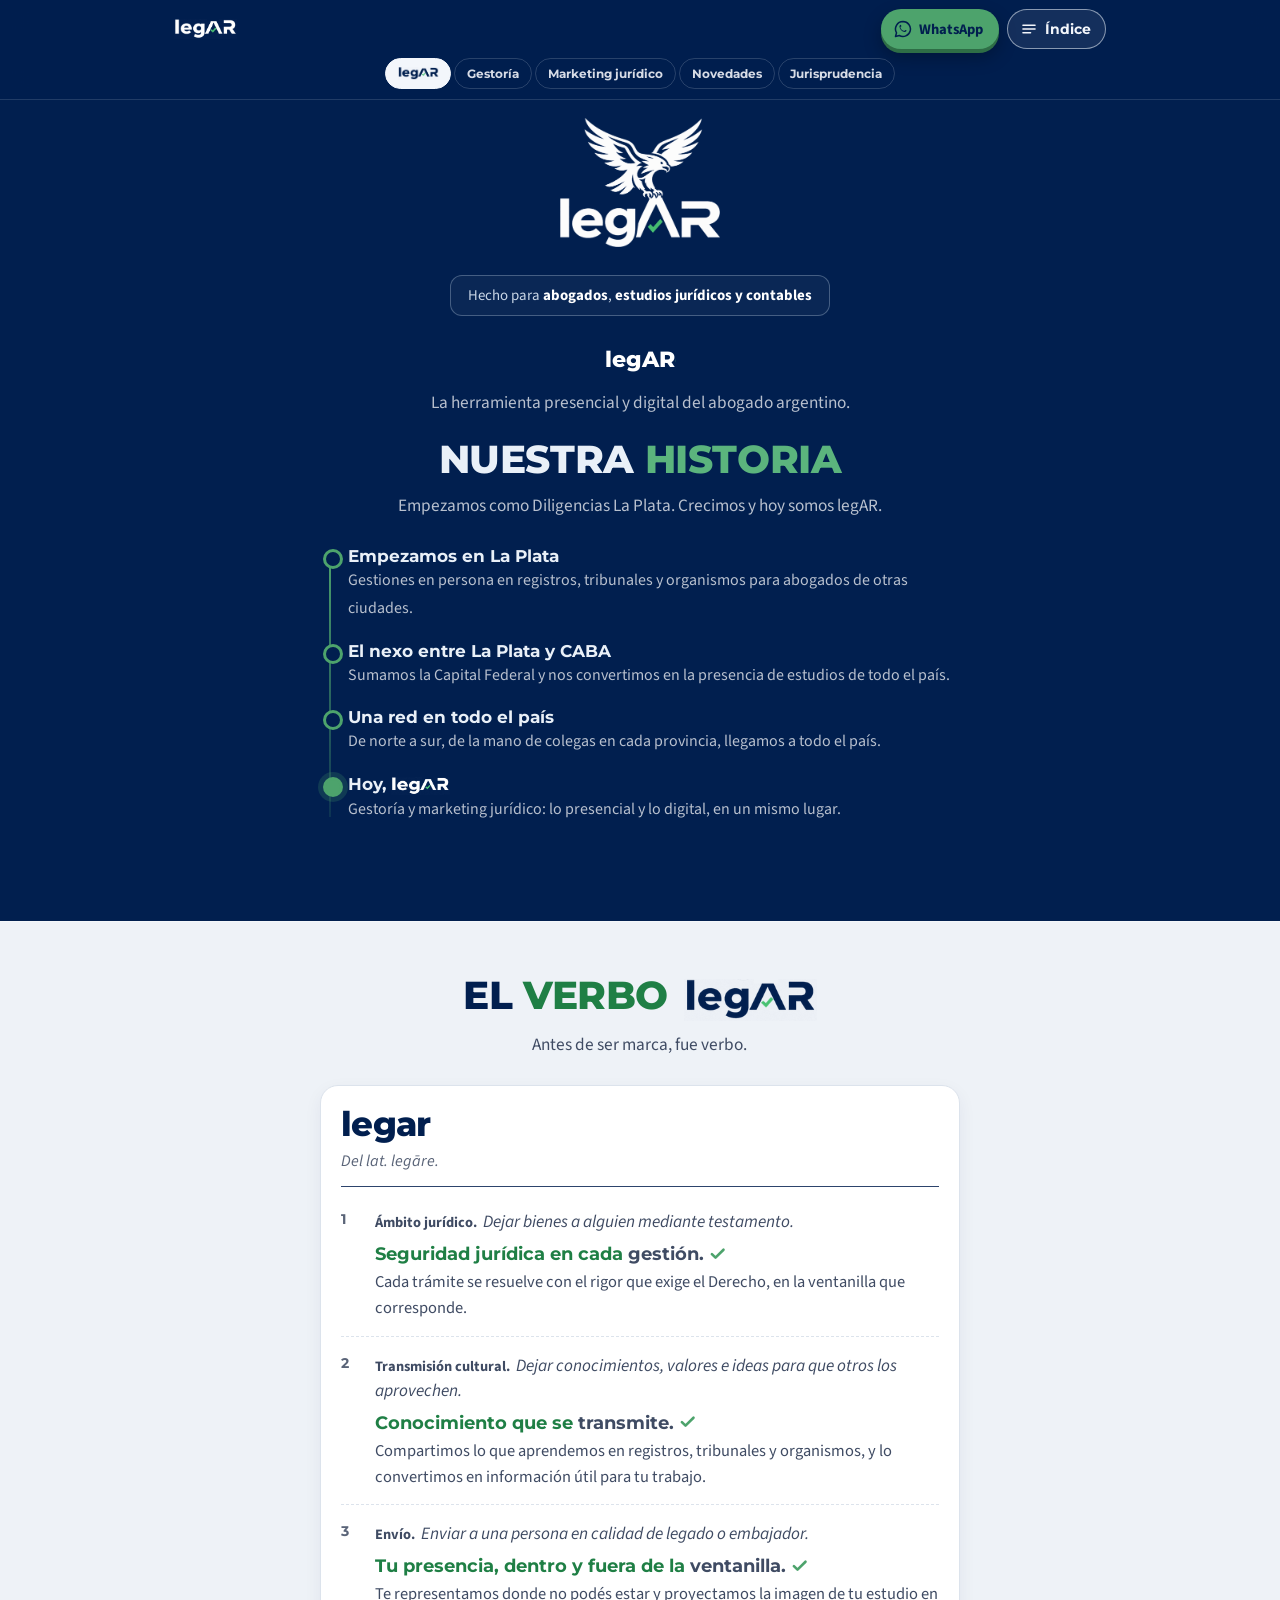
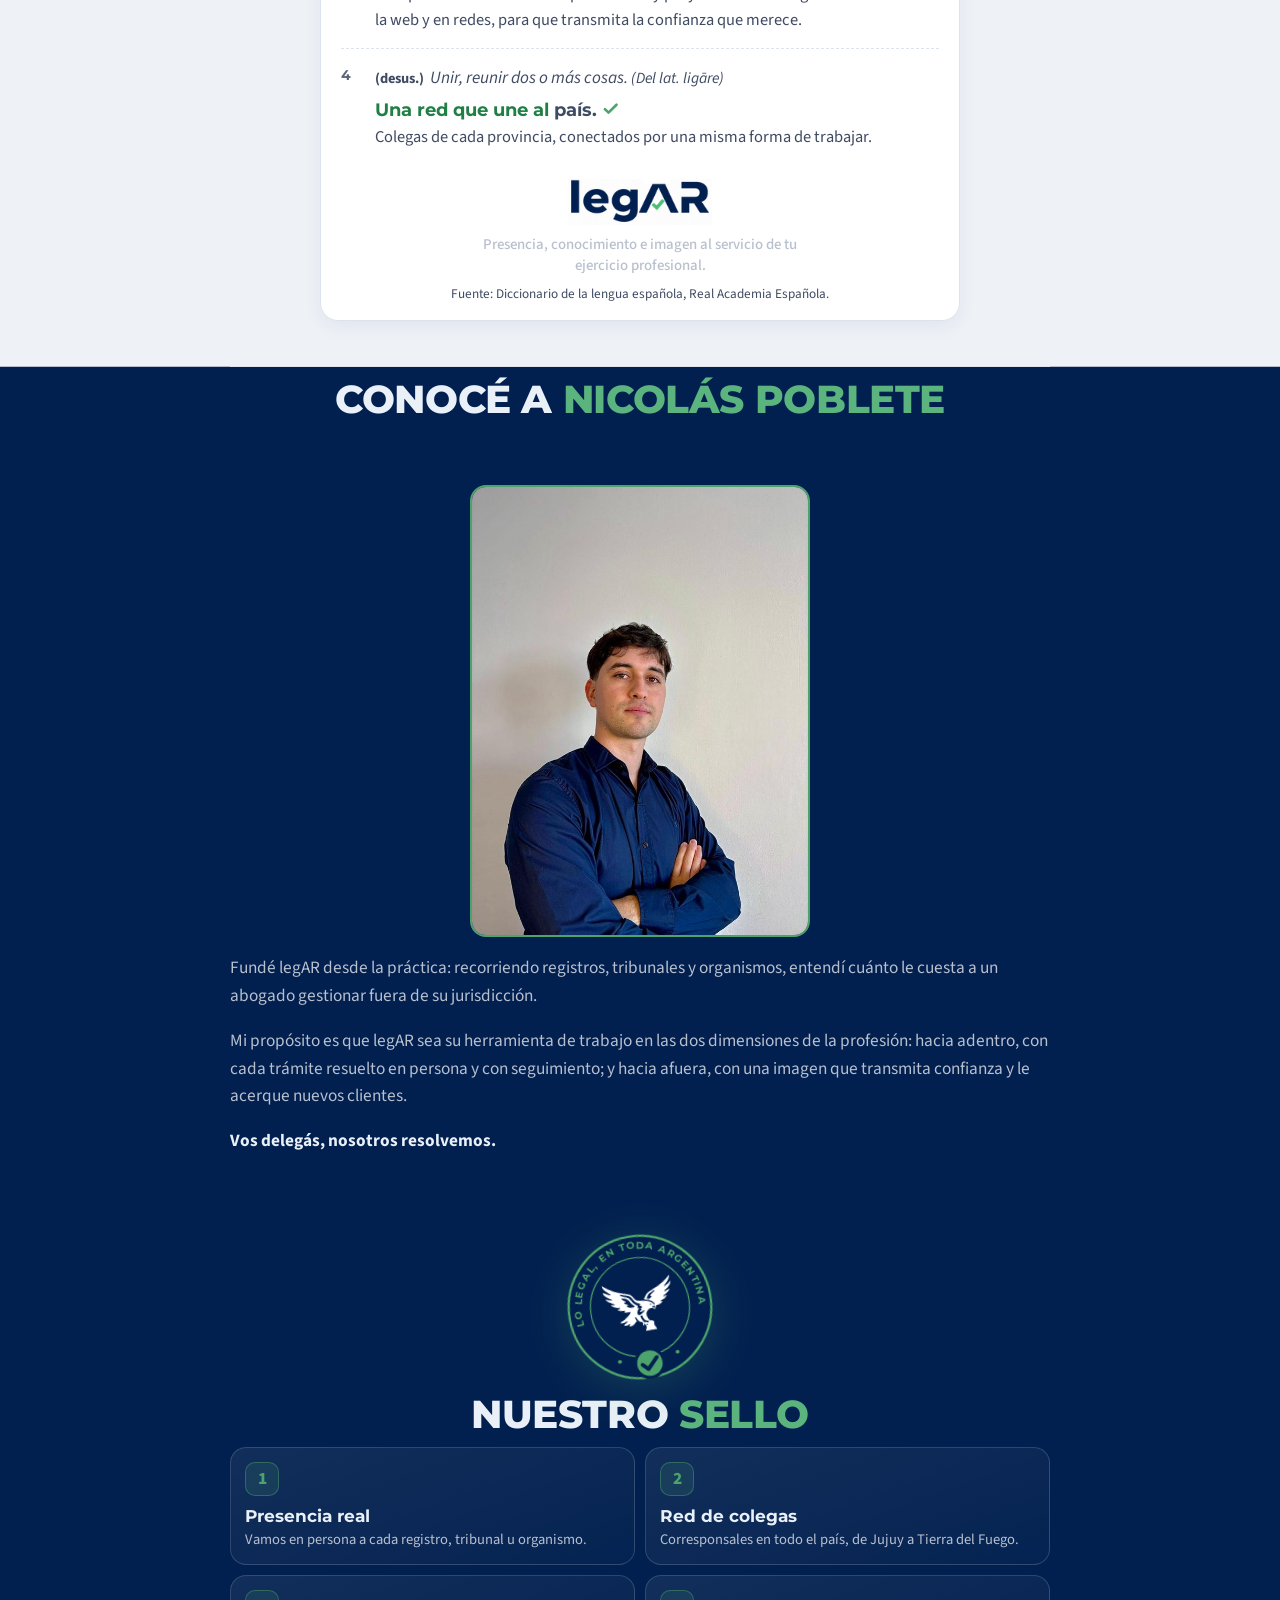
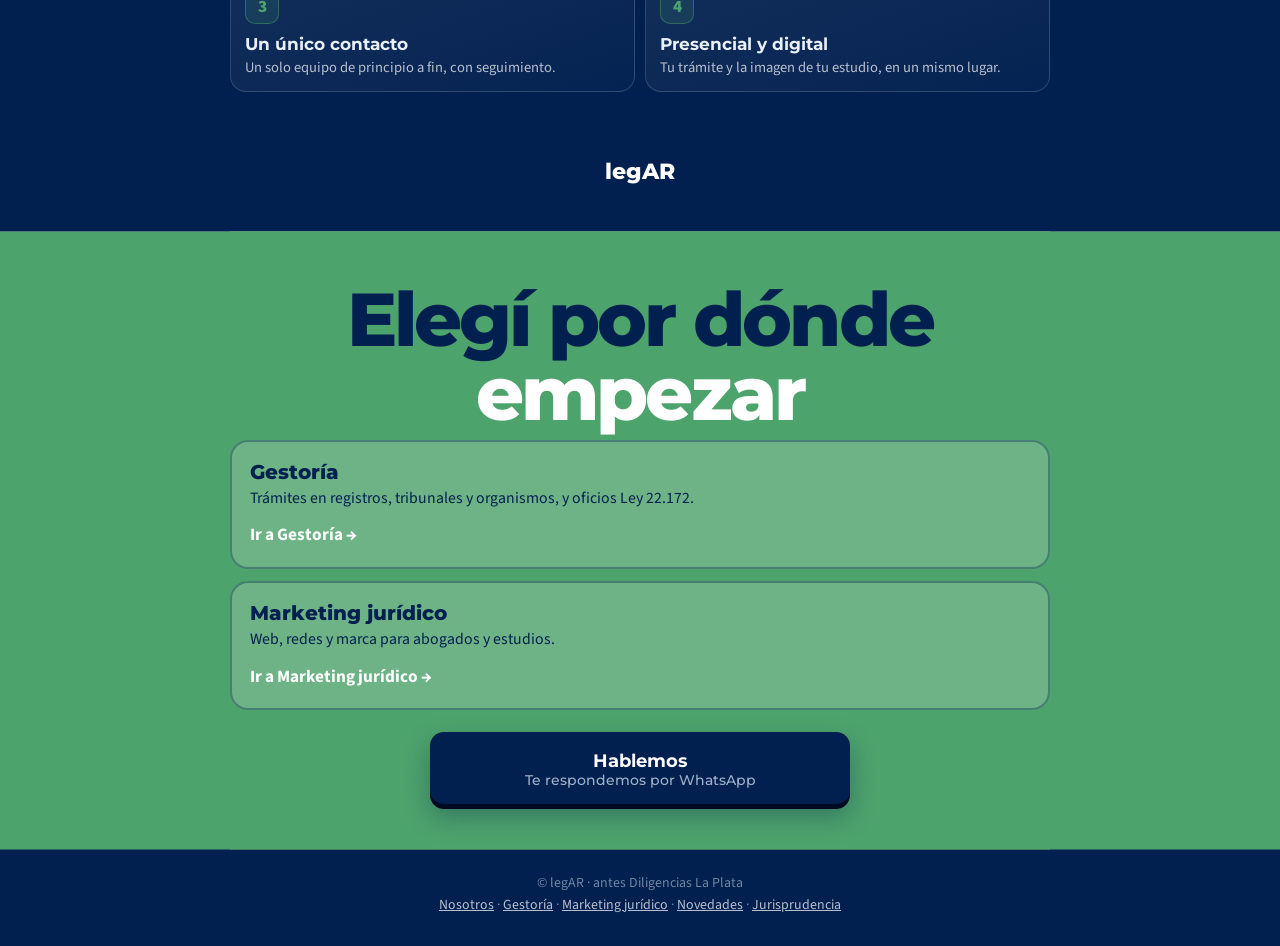
==== commit d02b5ef5: "Índice con Cerrar siempre visible, letras que se encienden al pasar, logo legAR en solapa, títulos e" ====
--- a/index.html
+++ b/index.html
@@ -352,9 +352,9 @@
 body{background:#011F4F!important;background-image:none!important}
 @media (prefers-reduced-motion:reduce){a[href*="wa.me"],.fab{animation:none!important}}
 </style>
-<link rel="stylesheet" href="barra.css?v=202611090331">
+<link rel="stylesheet" href="barra.css?v=202611090339">
 </head><body><script>(function(){try{if('scrollRestoration' in history)history.scrollRestoration='manual'}catch(e){}function t(){if(!location.hash)window.scrollTo(0,0)}t();window.addEventListener('load',t);window.addEventListener('pageshow',t)})();</script>
-<header class="lb" id="lbar"><div class="lbin"><a class="lblg" href="index.html" aria-label="legAR, inicio"><img src="legar-tab-blanco.png" alt="legAR" width="63" height="20"></a><a class="lbcta" href="https://wa.me/5492215581661?text=Hola%2C%20vengo%20de%20la%20web%20de%20legAR.%20Quiero%20delegar%20un%20tr%C3%A1mite." target="_blank" rel="noopener"><svg viewBox="0 0 24 24" aria-hidden="true"><path d="M12 2a10 10 0 00-8.6 15.1L2 22l5-1.3A10 10 0 1012 2z" fill="none" stroke="currentColor" stroke-width="2" stroke-linejoin="round"/><path d="M8.5 9.2c.3 2.6 2.7 5 5.3 5.3l1.2-1.3 1.9.9c-.3 1.3-1.4 1.9-2.6 1.8-3.6-.4-6.6-3.4-7-7-.1-1.2.5-2.3 1.8-2.6l.9 1.9z" fill="currentColor"/></svg>WhatsApp</a><button class="lbix" id="lbmb" type="button" aria-expanded="false" aria-controls="lbmn"><svg class="ich" viewBox="0 0 24 24" fill="none" stroke="currentColor" stroke-width="2.2" stroke-linecap="round" aria-hidden="true"><path d="M4 7h16M4 12h16M4 17h10"/></svg><svg class="icx" viewBox="0 0 24 24" fill="none" stroke="currentColor" stroke-width="2.2" stroke-linecap="round" aria-hidden="true"><path d="M6 6l12 12M18 6L6 18"/></svg><span class="t">Índice</span></button></div><nav class="lbtabs" aria-label="Páginas"><a href="index.html" aria-current="page">legAR</a><a href="gestoria.html">Gestoría</a><a href="marketing.html">Marketing jurídico</a><a href="novedades.html">Novedades</a><a href="jurisprudencia.html">Jurisprudencia</a></nav></header><nav class="lbmn" id="lbmn" aria-label="Índice"><div class="lbmw"><p class="lbml">En esta página</p><ol id="lbix"></ol><div class="lbft"><a href="https://instagram.com/diligenciaslp" target="_blank" rel="noopener">Instagram</a><a href="https://wa.me/5492215581661" target="_blank" rel="noopener">WhatsApp 221 558-1661</a><span>Diligenciaslp@gmail.com</span></div></div></nav>
+<header class="lb" id="lbar"><div class="lbin"><a class="lblg" href="index.html" aria-label="legAR, inicio"><img src="legar-tab-blanco.png" alt="legAR" width="63" height="20"></a><a class="lbcta" href="https://wa.me/5492215581661?text=Hola%2C%20vengo%20de%20la%20web%20de%20legAR.%20Quiero%20delegar%20un%20tr%C3%A1mite." target="_blank" rel="noopener"><svg viewBox="0 0 24 24" aria-hidden="true"><path d="M12 2a10 10 0 00-8.6 15.1L2 22l5-1.3A10 10 0 1012 2z" fill="none" stroke="currentColor" stroke-width="2" stroke-linejoin="round"/><path d="M8.5 9.2c.3 2.6 2.7 5 5.3 5.3l1.2-1.3 1.9.9c-.3 1.3-1.4 1.9-2.6 1.8-3.6-.4-6.6-3.4-7-7-.1-1.2.5-2.3 1.8-2.6l.9 1.9z" fill="currentColor"/></svg>WhatsApp</a><button class="lbix" id="lbmb" type="button" aria-expanded="false" aria-controls="lbmn"><svg class="ich" viewBox="0 0 24 24" fill="none" stroke="currentColor" stroke-width="2.2" stroke-linecap="round" aria-hidden="true"><path d="M4 7h16M4 12h16M4 17h10"/></svg><svg class="icx" viewBox="0 0 24 24" fill="none" stroke="currentColor" stroke-width="2.2" stroke-linecap="round" aria-hidden="true"><path d="M6 6l12 12M18 6L6 18"/></svg><span class="t">Índice</span></button></div><nav class="lbtabs" aria-label="Páginas"><a class="lbtlg" href="index.html" aria-current="page" aria-label="legAR"><img class="w" src="legar-tab-blanco.png" alt="" width="47" height="15"><img class="n" src="legar-tab-marino.png" alt="" width="47" height="15"></a><a href="gestoria.html">Gestoría</a><a href="marketing.html">Marketing jurídico</a><a href="novedades.html">Novedades</a><a href="jurisprudencia.html">Jurisprudencia</a></nav></header><nav class="lbmn" id="lbmn" aria-label="Índice"><div class="lbmw"><p class="lbml">En esta página</p><ol id="lbix"></ol><div class="lbft"><a href="https://instagram.com/diligenciaslp" target="_blank" rel="noopener">Instagram</a><a href="https://wa.me/5492215581661" target="_blank" rel="noopener">WhatsApp 221 558-1661</a><span>Diligenciaslp@gmail.com</span></div></div></nav>
 <header class="hd" style="justify-content:center"><a href="index.html"><img src="legar-logo-blanco.png" alt="legAR" width="160" height="129" style="width:160px;height:auto;aspect-ratio:560/452" loading="lazy" decoding="async"></a></header>
 <div class="hcw"><span class="chip hc">Hecho para <b>abogados</b>, <b>estudios jurídicos y contables</b></span></div>
 
@@ -371,11 +371,11 @@
 <div class="now"><b>Hoy, <img class="lglo" src="legar-tab-blanco.png" alt="legAR"></b><span>Gestoría y marketing jurídico: lo presencial y lo digital, en un mismo lugar.</span></div>
 </div></section>
 
-<section class="bnd-paper" style="padding-top:10px" id="dic"><h2 class="h2fit" style="white-space:nowrap">El <span class="hl">verbo</span> <img class="h2lg" src="legar-tab-blanco.png" alt="legAR"></h2><p class="sub">Antes de ser marca, fue verbo.</p>
+<section class="bnd-paper" style="padding-top:10px" id="dic"><h2 class="h2fit" style="white-space:nowrap">El <span class="hl">verbo</span> <img class="h2lg" src="legar-tab-marino.png" alt="legAR"></h2><p class="sub">Antes de ser marca, fue verbo.</p>
 <div class="dic"><div class="dw">legar <span>Del lat. <i>legāre</i>.</span></div><div class="dl"><div class="da"><span class="dn">1</span><p class="dd"><small>Ámbito jurídico.</small> Dejar bienes a alguien mediante testamento.</p><p class="dc"><b>Seguridad jurídica en cada <span class="nw">gestión.<i class="dk" aria-hidden="true"><svg viewBox="0 0 24 24"><path d="M4 12.5l5 5L20 6.5" fill="none" stroke="#4DA36C" stroke-width="3.6" stroke-linecap="round" stroke-linejoin="round"/></svg></i></span></b><span>Cada trámite se resuelve con el rigor que exige el Derecho, en la ventanilla que corresponde.</span></p></div><div class="da"><span class="dn">2</span><p class="dd"><small>Transmisión cultural.</small> Dejar conocimientos, valores e ideas para que otros los aprovechen.</p><p class="dc"><b>Conocimiento que se <span class="nw">transmite.<i class="dk" aria-hidden="true"><svg viewBox="0 0 24 24"><path d="M4 12.5l5 5L20 6.5" fill="none" stroke="#4DA36C" stroke-width="3.6" stroke-linecap="round" stroke-linejoin="round"/></svg></i></span></b><span>Compartimos lo que aprendemos en registros, tribunales y organismos, y lo convertimos en información útil para tu trabajo.</span></p></div><div class="da"><span class="dn">3</span><p class="dd"><small>Envío.</small> Enviar a una persona en calidad de legado o embajador.</p><p class="dc"><b>Tu presencia, dentro y fuera de la <span class="nw">ventanilla.<i class="dk" aria-hidden="true"><svg viewBox="0 0 24 24"><path d="M4 12.5l5 5L20 6.5" fill="none" stroke="#4DA36C" stroke-width="3.6" stroke-linecap="round" stroke-linejoin="round"/></svg></i></span></b><span>Te representamos donde no podés estar y proyectamos la imagen de tu estudio en la web y en redes, para que transmita la confianza que merece.</span></p></div><div class="da"><span class="dn">4</span><p class="dd"><small>(desus.)</small> Unir, reunir dos o más cosas. <em>(Del lat. ligāre)</em></p><p class="dc"><b>Una red que une al <span class="nw">país.<i class="dk" aria-hidden="true"><svg viewBox="0 0 24 24"><path d="M4 12.5l5 5L20 6.5" fill="none" stroke="#4DA36C" stroke-width="3.6" stroke-linecap="round" stroke-linejoin="round"/></svg></i></span></b><span>Colegas de cada provincia, conectados por una misma forma de trabajar.</span></p></div></div>
-<p class="dfin"><img class="dfl" src="legar-tab-blanco.png" alt="legAR"><span>Presencia, conocimiento e imagen al servicio de tu ejercicio profesional.</span></p><p class="dsrc">Fuente: Diccionario de la lengua española, Real Academia Española.</p></div></section>
-
-<section style="padding-top:10px"><h2>Conocé a <span class="hl">Nicolás Poblete</span></h2><p class="sub">Fundador de legAR · Estudiante avanzado de Derecho (UNLP)</p>
+<p class="dfin"><img class="dfl" src="legar-tab-marino.png" alt="legAR"><span>Presencia, conocimiento e imagen al servicio de tu ejercicio profesional.</span></p><p class="dsrc">Fuente: Diccionario de la lengua española, Real Academia Española.</p></div></section>
+
+<section style="padding-top:10px"><h2>Conocé a <span class="hl" style="white-space:nowrap">Nicolás Poblete</span></h2><p class="sub">Fundador de legAR · Estudiante avanzado de Derecho (UNLP)</p>
 <img class="me2" src="nicolas.jpg" alt="Nicolás Poblete, creador de legAR" width="340" loading="lazy" decoding="async">
 <p style="color:#B8C0CE">Fundé legAR desde la práctica: recorriendo registros, tribunales y organismos, entendí cuánto le cuesta a un abogado gestionar fuera de su jurisdicción.</p>
 <p style="color:#B8C0CE">Mi propósito es que legAR sea su herramienta de trabajo en las dos dimensiones de la profesión: hacia adentro, con cada trámite resuelto en persona y con seguimiento; y hacia afuera, con una imagen que transmita confianza y le acerque nuevos clientes.</p>
@@ -423,5 +423,5 @@
 function cl(){el.classList.remove('open');xs.forEach(function(x){x.style.maxWidth='0px'})}
 if(!('IntersectionObserver' in window)){setTimeout(op,900);return}
 new IntersectionObserver(function(es){es.forEach(function(e){clearTimeout(t);if(e.isIntersecting)t=setTimeout(op,900);else cl()})},{rootMargin:'0px 0px -20% 0px'}).observe(el)})})();</script>
-<script>window.LBIDX=[["Inicio", "main > section"], ["Nuestra historia", "t:nuestra historia"], ["Identidad legAR", "#dic"], ["Conocé a Nicolás Poblete", "t:conocé a"], ["Nuestro sello", "t:nuestro sello"], ["Áreas", "t:nuestras áreas"]];</script><script src="barra.js?v=202611090331"></script>
+<script>window.LBIDX=[["Inicio", "main > section"], ["Nuestra historia", "t:nuestra historia"], ["Identidad legAR", "#dic"], ["Conocé a Nicolás Poblete", "t:conocé a"], ["Nuestro sello", "t:nuestro sello"], ["Áreas", "t:nuestras áreas"]];</script><script src="barra.js?v=202611090339"></script>
 </body></html>
--- a/barra.css
+++ b/barra.css
@@ -156,7 +156,7 @@
 .bnd-paper .dic .da{border-bottom-color:#DCE3EC!important}.bnd-paper .dn,.bnd-paper .dn small,.bnd-paper .dw span{color:#5A6478!important}
 .bnd-paper .adc .og{color:#5A6478!important}
 .bnd-paper .adc a,.bnd-paper .ln a{color:#011F4F!important}
-.bnd-paper img.h2lg,.bnd-paper img.lglo,.bnd-paper .dfl{filter:brightness(0) saturate(100%) invert(9%) sepia(60%) saturate(4000%) hue-rotate(210deg)}
+.bnd-paper img.h2lg,.bnd-paper img.lglo,.bnd-paper .dfl{filter:none!important}
 .bnd-paper .btn small,.bnd-paper .btn span{color:inherit!important}
 .bnd-paper button,.bnd-paper .vermas{color:#011F4F;border-color:#B8C4D4}
 .bnd-paper [class*="ad"] [class*="vl"],.bnd-paper .adc .big,.bnd-paper .adc .num{color:#1F7F45!important}
@@ -191,3 +191,37 @@
 .bnd-paper .vj a,.bnd-paper a.more{color:#011F4F!important;text-decoration-color:#4DA36C!important}
 .bnd-paper details summary,.bnd-paper details p,.bnd-paper details span{color:#011F4F!important}
 .bnd-paper details .vj span,.bnd-paper details .vj small{color:#3F4B63!important}
+
+/* solapa legAR con el logo */
+.lbtabs a.lbtlg{display:inline-flex;align-items:center;padding-top:.32rem;padding-bottom:.32rem}
+.lbtabs a.lbtlg img{height:13px;width:auto;display:block}
+.lbtabs a.lbtlg .n{display:none}
+.lbtabs a.lbtlg[aria-current=page] .w{display:none}.lbtabs a.lbtlg[aria-current=page] .n{display:block}
+
+/* índice abierto: la barra con "Cerrar" queda siempre arriba */
+.lbopen .lb{position:fixed!important;left:0;right:0;top:env(safe-area-inset-top,0px)}
+.lbmn{overscroll-behavior:contain;-webkit-overflow-scrolling:touch}
+.lbclose{display:flex;align-items:center;justify-content:center;gap:8px;width:100%;margin:6px 0 22px;padding:.85rem 1rem;border-radius:14px;border:1.5px solid rgba(233,240,248,.4);background:rgba(255,255,255,.06);color:#F3F6FB;font:700 1rem Montserrat,system-ui,sans-serif;cursor:pointer}
+.lbclose svg{width:18px;height:18px}
+
+/* secciones unidas: sin cortes ni líneas sueltas entre una y otra */
+html body .gb,html body hr.ds{display:none!important}
+html body section.bnd-paper,html body section.bnd-green,html body section.bnd-deep{margin-top:34px;margin-bottom:0}
+.bnd-deep{background:transparent!important;box-shadow:none!important;clip-path:none!important}
+.bnd-deep:before{content:"";position:absolute;inset:0 -100vmax;z-index:-1;background:linear-gradient(180deg,#011F4F 0,#00153A 90px,#00153A calc(100% - 90px),#011F4F 100%)}
+html body section.bnd-deep+section.bnd-green{margin-top:0}
+.bnd-deep:has(+section.bnd-green):before{background:linear-gradient(180deg,#011F4F 0,#00153A 90px)}
+.bnd-paper:after,.bnd-green:after{content:"";position:absolute;left:-100vmax;right:-100vmax;top:0;height:1px;background:rgba(255,255,255,.35)}
+
+/* letras que se encienden en verde al pasar el dedo o el mouse */
+.lgw{display:inline-block;white-space:nowrap}
+.lgl{display:inline;transition:color .45s ease}
+.lgl.lg-on{color:#5BB47D!important;transition:color .08s}
+.hl .lgl.lg-on,.bnd-green .lgl.lg-on{color:#fff!important}
+.bnd-green .hl .lgl.lg-on{color:#011F4F!important}
+.bnd-paper .lgl.lg-on{color:#1F7F45!important}
+.bnd-paper .hl .lgl.lg-on{color:#011F4F!important}
+
+/* logo legAR dentro de los nombres del índice */
+.lbmn ol a .lbt{display:inline}
+.lbmn ol a .lblogo{height:.74em;width:auto;display:inline-block;vertical-align:-.02em;margin-left:.06em}
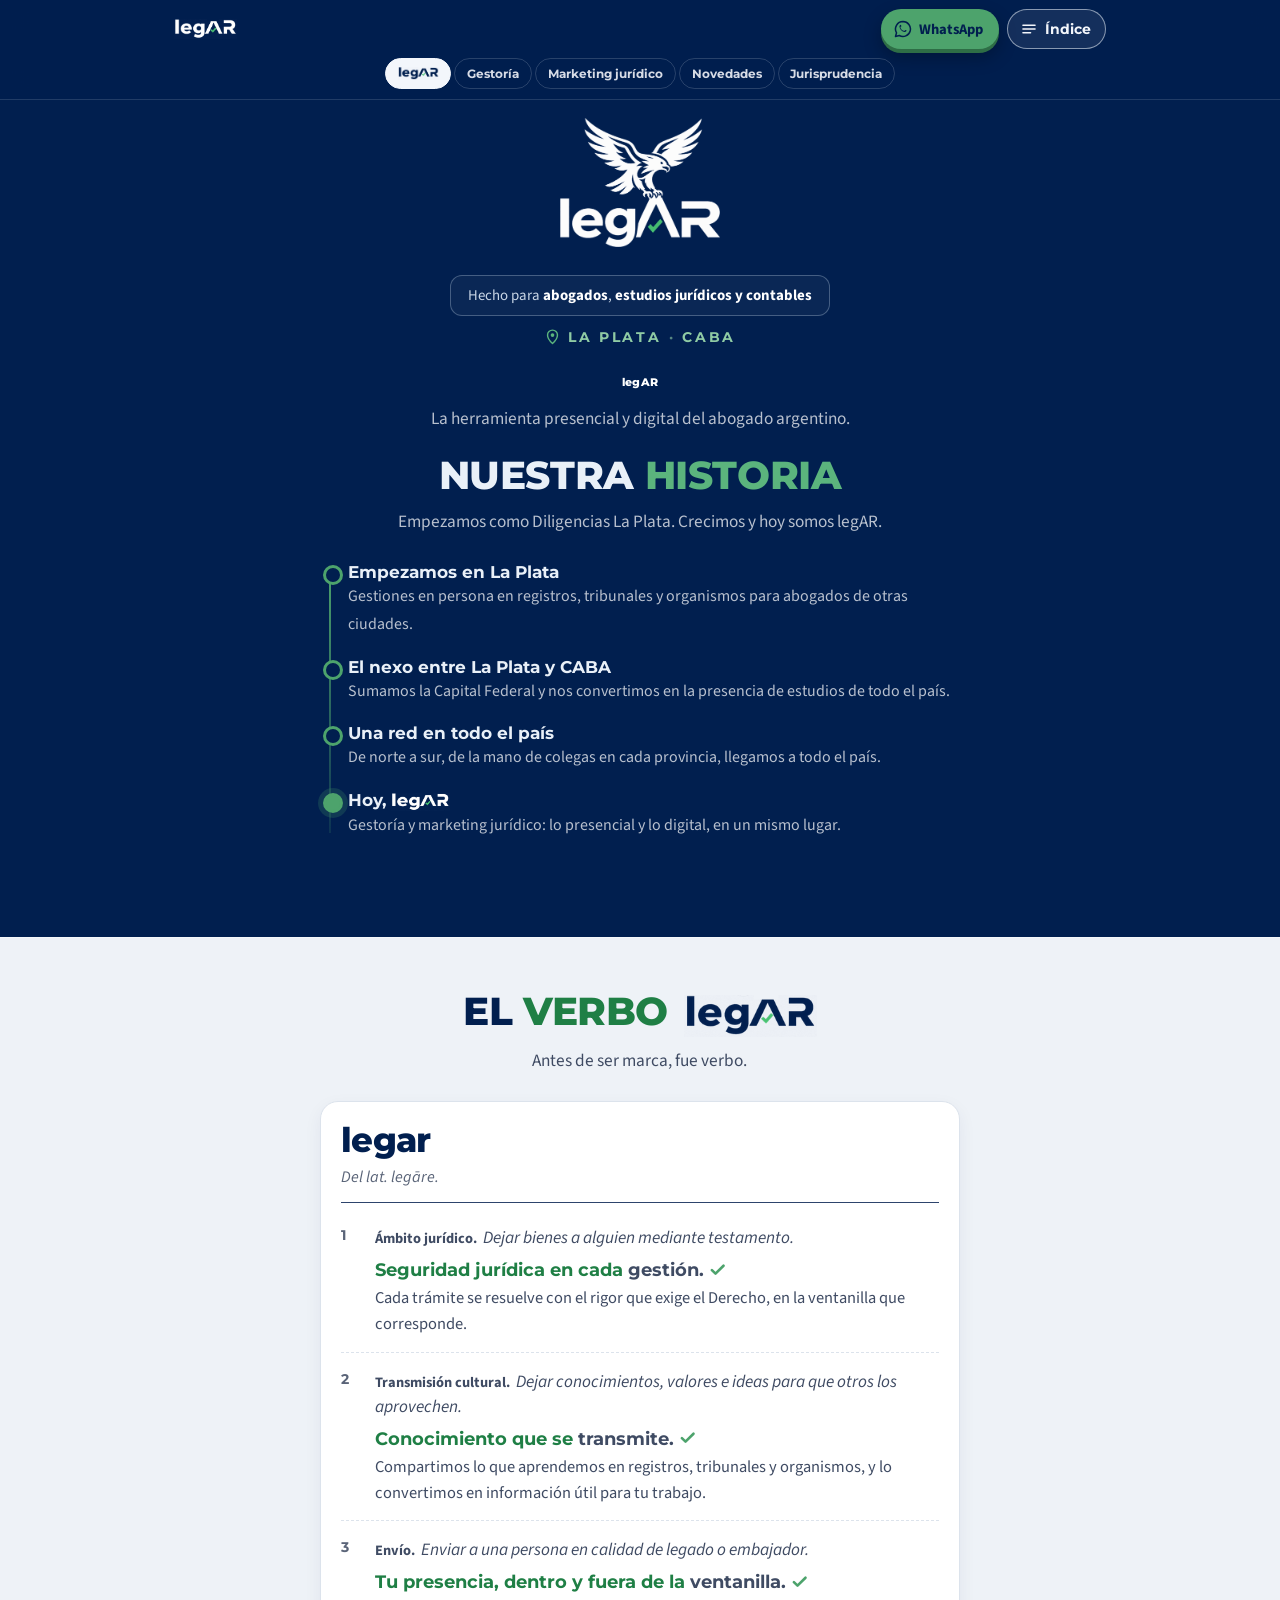
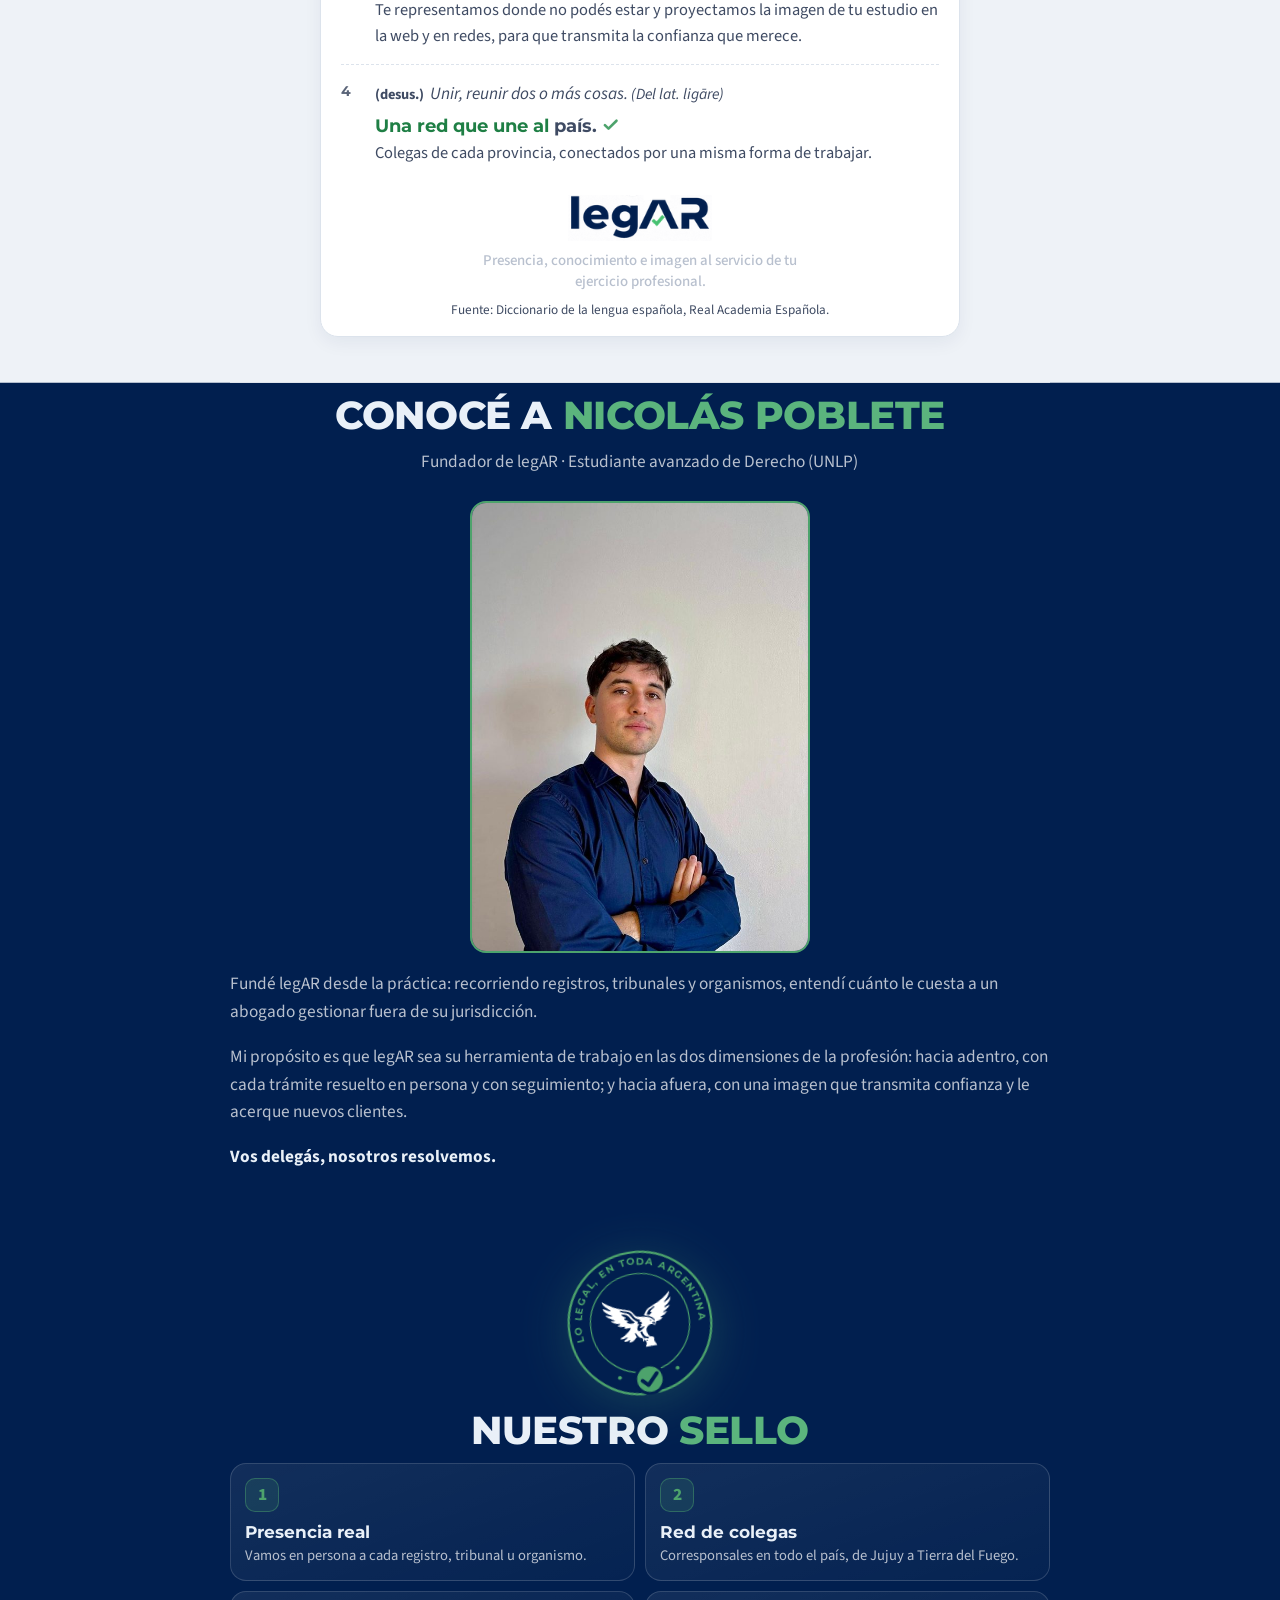
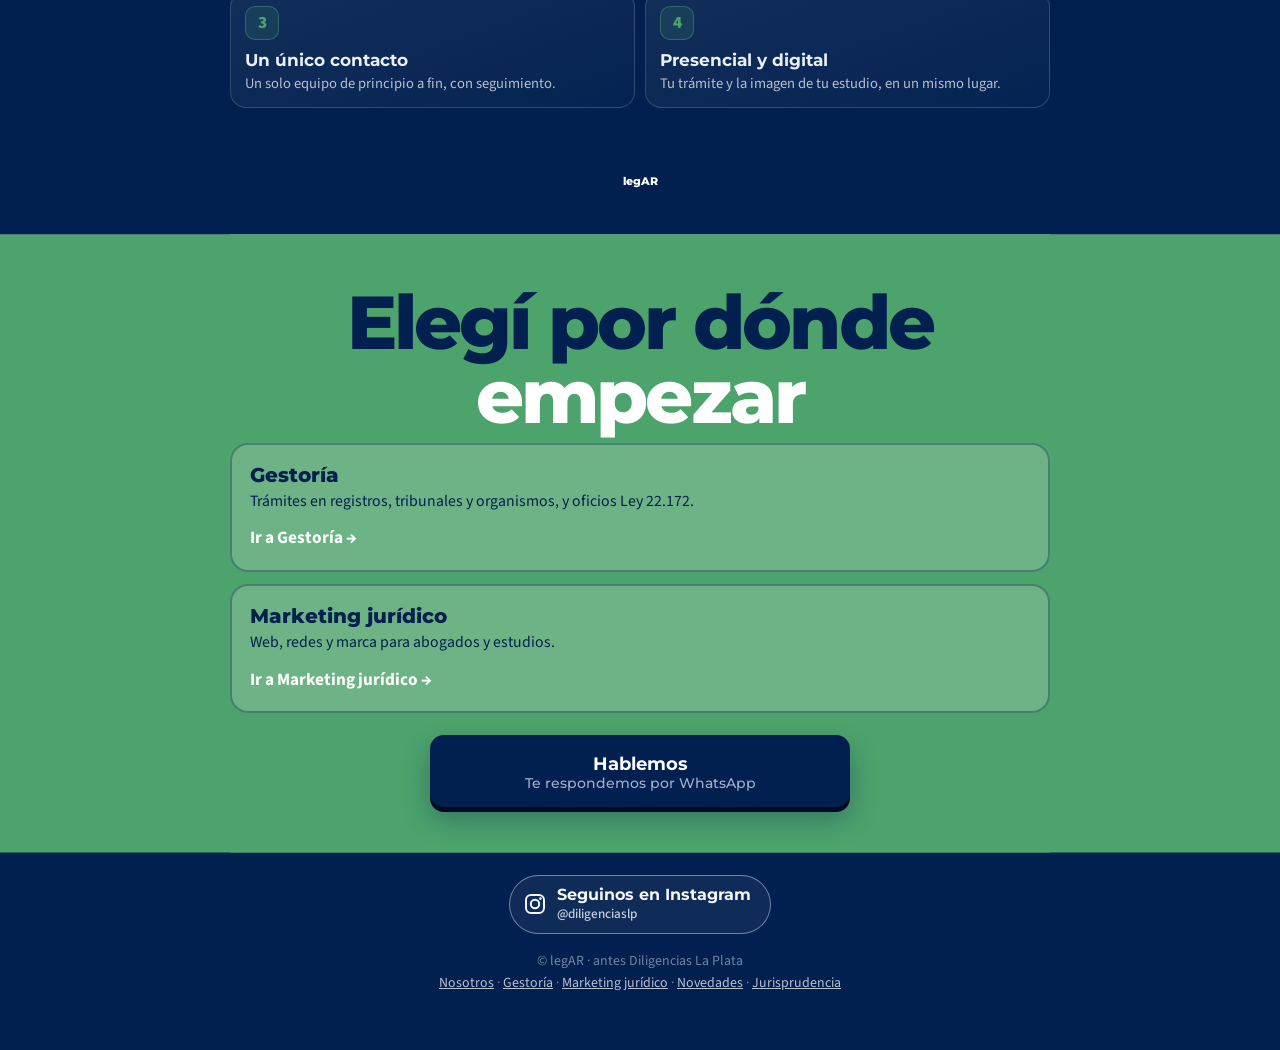
==== commit 810de51b: "Ubicación La Plata · CABA arriba del título, quién está a cargo en Gestoría y Seguinos en Instagram " ====
--- a/index.html
+++ b/index.html
@@ -352,11 +352,11 @@
 body{background:#011F4F!important;background-image:none!important}
 @media (prefers-reduced-motion:reduce){a[href*="wa.me"],.fab{animation:none!important}}
 </style>
-<link rel="stylesheet" href="barra.css?v=202611090339">
+<link rel="stylesheet" href="barra.css?v=202611090406">
 </head><body><script>(function(){try{if('scrollRestoration' in history)history.scrollRestoration='manual'}catch(e){}function t(){if(!location.hash)window.scrollTo(0,0)}t();window.addEventListener('load',t);window.addEventListener('pageshow',t)})();</script>
 <header class="lb" id="lbar"><div class="lbin"><a class="lblg" href="index.html" aria-label="legAR, inicio"><img src="legar-tab-blanco.png" alt="legAR" width="63" height="20"></a><a class="lbcta" href="https://wa.me/5492215581661?text=Hola%2C%20vengo%20de%20la%20web%20de%20legAR.%20Quiero%20delegar%20un%20tr%C3%A1mite." target="_blank" rel="noopener"><svg viewBox="0 0 24 24" aria-hidden="true"><path d="M12 2a10 10 0 00-8.6 15.1L2 22l5-1.3A10 10 0 1012 2z" fill="none" stroke="currentColor" stroke-width="2" stroke-linejoin="round"/><path d="M8.5 9.2c.3 2.6 2.7 5 5.3 5.3l1.2-1.3 1.9.9c-.3 1.3-1.4 1.9-2.6 1.8-3.6-.4-6.6-3.4-7-7-.1-1.2.5-2.3 1.8-2.6l.9 1.9z" fill="currentColor"/></svg>WhatsApp</a><button class="lbix" id="lbmb" type="button" aria-expanded="false" aria-controls="lbmn"><svg class="ich" viewBox="0 0 24 24" fill="none" stroke="currentColor" stroke-width="2.2" stroke-linecap="round" aria-hidden="true"><path d="M4 7h16M4 12h16M4 17h10"/></svg><svg class="icx" viewBox="0 0 24 24" fill="none" stroke="currentColor" stroke-width="2.2" stroke-linecap="round" aria-hidden="true"><path d="M6 6l12 12M18 6L6 18"/></svg><span class="t">Índice</span></button></div><nav class="lbtabs" aria-label="Páginas"><a class="lbtlg" href="index.html" aria-current="page" aria-label="legAR"><img class="w" src="legar-tab-blanco.png" alt="" width="47" height="15"><img class="n" src="legar-tab-marino.png" alt="" width="47" height="15"></a><a href="gestoria.html">Gestoría</a><a href="marketing.html">Marketing jurídico</a><a href="novedades.html">Novedades</a><a href="jurisprudencia.html">Jurisprudencia</a></nav></header><nav class="lbmn" id="lbmn" aria-label="Índice"><div class="lbmw"><p class="lbml">En esta página</p><ol id="lbix"></ol><div class="lbft"><a href="https://instagram.com/diligenciaslp" target="_blank" rel="noopener">Instagram</a><a href="https://wa.me/5492215581661" target="_blank" rel="noopener">WhatsApp 221 558-1661</a><span>Diligenciaslp@gmail.com</span></div></div></nav>
 <header class="hd" style="justify-content:center"><a href="index.html"><img src="legar-logo-blanco.png" alt="legAR" width="160" height="129" style="width:160px;height:auto;aspect-ratio:560/452" loading="lazy" decoding="async"></a></header>
-<div class="hcw"><span class="chip hc">Hecho para <b>abogados</b>, <b>estudios jurídicos y contables</b></span></div>
+<div class="hcw"><span class="chip hc">Hecho para <b>abogados</b>, <b>estudios jurídicos y contables</b></span><p class="ubic"><svg viewBox="0 0 24 24" aria-hidden="true"><path d="M12 22s7-6.2 7-12a7 7 0 10-14 0c0 5.8 7 12 7 12z" fill="none" stroke="currentColor" stroke-width="2" stroke-linejoin="round"/><circle cx="12" cy="10" r="2.6" fill="currentColor"/></svg>La Plata <i>·</i> CABA</p></div>
 
 <main class="c">
 <section class="hero" style="padding-top:6px">
@@ -375,7 +375,7 @@
 <div class="dic"><div class="dw">legar <span>Del lat. <i>legāre</i>.</span></div><div class="dl"><div class="da"><span class="dn">1</span><p class="dd"><small>Ámbito jurídico.</small> Dejar bienes a alguien mediante testamento.</p><p class="dc"><b>Seguridad jurídica en cada <span class="nw">gestión.<i class="dk" aria-hidden="true"><svg viewBox="0 0 24 24"><path d="M4 12.5l5 5L20 6.5" fill="none" stroke="#4DA36C" stroke-width="3.6" stroke-linecap="round" stroke-linejoin="round"/></svg></i></span></b><span>Cada trámite se resuelve con el rigor que exige el Derecho, en la ventanilla que corresponde.</span></p></div><div class="da"><span class="dn">2</span><p class="dd"><small>Transmisión cultural.</small> Dejar conocimientos, valores e ideas para que otros los aprovechen.</p><p class="dc"><b>Conocimiento que se <span class="nw">transmite.<i class="dk" aria-hidden="true"><svg viewBox="0 0 24 24"><path d="M4 12.5l5 5L20 6.5" fill="none" stroke="#4DA36C" stroke-width="3.6" stroke-linecap="round" stroke-linejoin="round"/></svg></i></span></b><span>Compartimos lo que aprendemos en registros, tribunales y organismos, y lo convertimos en información útil para tu trabajo.</span></p></div><div class="da"><span class="dn">3</span><p class="dd"><small>Envío.</small> Enviar a una persona en calidad de legado o embajador.</p><p class="dc"><b>Tu presencia, dentro y fuera de la <span class="nw">ventanilla.<i class="dk" aria-hidden="true"><svg viewBox="0 0 24 24"><path d="M4 12.5l5 5L20 6.5" fill="none" stroke="#4DA36C" stroke-width="3.6" stroke-linecap="round" stroke-linejoin="round"/></svg></i></span></b><span>Te representamos donde no podés estar y proyectamos la imagen de tu estudio en la web y en redes, para que transmita la confianza que merece.</span></p></div><div class="da"><span class="dn">4</span><p class="dd"><small>(desus.)</small> Unir, reunir dos o más cosas. <em>(Del lat. ligāre)</em></p><p class="dc"><b>Una red que une al <span class="nw">país.<i class="dk" aria-hidden="true"><svg viewBox="0 0 24 24"><path d="M4 12.5l5 5L20 6.5" fill="none" stroke="#4DA36C" stroke-width="3.6" stroke-linecap="round" stroke-linejoin="round"/></svg></i></span></b><span>Colegas de cada provincia, conectados por una misma forma de trabajar.</span></p></div></div>
 <p class="dfin"><img class="dfl" src="legar-tab-marino.png" alt="legAR"><span>Presencia, conocimiento e imagen al servicio de tu ejercicio profesional.</span></p><p class="dsrc">Fuente: Diccionario de la lengua española, Real Academia Española.</p></div></section>
 
-<section style="padding-top:10px"><h2>Conocé a <span class="hl" style="white-space:nowrap">Nicolás Poblete</span></h2><p class="sub">Fundador de legAR · Estudiante avanzado de Derecho (UNLP)</p>
+<section id="conoce" style="padding-top:10px"><h2>Conocé a <span class="hl" style="white-space:nowrap">Nicolás Poblete</span></h2><p class="sub">Fundador de legAR · Estudiante avanzado de Derecho (UNLP)</p>
 <img class="me2" src="nicolas.jpg" alt="Nicolás Poblete, creador de legAR" width="340" loading="lazy" decoding="async">
 <p style="color:#B8C0CE">Fundé legAR desde la práctica: recorriendo registros, tribunales y organismos, entendí cuánto le cuesta a un abogado gestionar fuera de su jurisdicción.</p>
 <p style="color:#B8C0CE">Mi propósito es que legAR sea su herramienta de trabajo en las dos dimensiones de la profesión: hacia adentro, con cada trámite resuelto en persona y con seguimiento; y hacia afuera, con una imagen que transmita confianza y le acerque nuevos clientes.</p>
@@ -403,7 +403,7 @@
 </div>
 <div class="doors" style="margin-top:22px"><a class="btn" href="https://wa.me/5492215581661?text=Hola%2C%20vengo%20de%20la%20web%20de%20legAR.%20Quiero%20hacer%20una%20consulta." target="_blank" rel="noopener">Hablemos<small>Te respondemos por WhatsApp</small></a></div></section>
 </main>
-<footer>© legAR · antes Diligencias La Plata<br><a href="index.html">Nosotros</a> · <a href="gestoria.html">Gestoría</a> · <a href="marketing.html">Marketing jurídico</a> · <a href="novedades.html">Novedades</a> · <a href="jurisprudencia.html">Jurisprudencia</a></footer>
+<footer><a class="igf" href="https://www.instagram.com/diligenciaslp" target="_blank" rel="noopener"><svg viewBox="0 0 24 24" aria-hidden="true"><rect x="3" y="3" width="18" height="18" rx="5" fill="none" stroke="currentColor" stroke-width="2"/><circle cx="12" cy="12" r="4.2" fill="none" stroke="currentColor" stroke-width="2"/><circle cx="17.4" cy="6.6" r="1.3" fill="currentColor"/></svg><span>Seguinos en Instagram<small>@diligenciaslp</small></span></a>© legAR · antes Diligencias La Plata<br><a href="index.html">Nosotros</a> · <a href="gestoria.html">Gestoría</a> · <a href="marketing.html">Marketing jurídico</a> · <a href="novedades.html">Novedades</a> · <a href="jurisprudencia.html">Jurisprudencia</a></footer>
 <script>(function(){var ls=document.querySelectorAll('.dic .da');if(!('IntersectionObserver' in window)){ls.forEach(function(l){l.classList.add('on')});return}
 var io=new IntersectionObserver(function(es){es.forEach(function(e){if(e.isIntersecting){var i=[].indexOf.call(ls,e.target);setTimeout(function(){e.target.classList.add('on')},150+(i%4)*120);io.unobserve(e.target)}})},{rootMargin:'0px 0px -18% 0px'});ls.forEach(function(l){io.observe(l)})})();</script>
 <script>(function(){var bs=document.querySelectorAll('.dfit');if(!bs.length)return;function f(){bs.forEach(function(b){b.style.fontSize='';var w=b.parentNode.clientWidth,n=b.scrollWidth;if(n>w)b.style.fontSize=Math.max(parseFloat(getComputedStyle(b).fontSize)*w/n*.97,11)+'px'})}f();window.addEventListener('resize',f);if(document.fonts)document.fonts.ready.then(f)})();</script>
@@ -423,5 +423,5 @@
 function cl(){el.classList.remove('open');xs.forEach(function(x){x.style.maxWidth='0px'})}
 if(!('IntersectionObserver' in window)){setTimeout(op,900);return}
 new IntersectionObserver(function(es){es.forEach(function(e){clearTimeout(t);if(e.isIntersecting)t=setTimeout(op,900);else cl()})},{rootMargin:'0px 0px -20% 0px'}).observe(el)})})();</script>
-<script>window.LBIDX=[["Inicio", "main > section"], ["Nuestra historia", "t:nuestra historia"], ["Identidad legAR", "#dic"], ["Conocé a Nicolás Poblete", "t:conocé a"], ["Nuestro sello", "t:nuestro sello"], ["Áreas", "t:nuestras áreas"]];</script><script src="barra.js?v=202611090339"></script>
+<script>window.LBIDX=[["Inicio", "main > section"], ["Nuestra historia", "t:nuestra historia"], ["Identidad legAR", "#dic"], ["Conocé a Nicolás Poblete", "t:conocé a"], ["Nuestro sello", "t:nuestro sello"], ["Áreas", "t:nuestras áreas"]];</script><script src="barra.js?v=202611090406"></script>
 </body></html>
--- a/barra.css
+++ b/barra.css
@@ -225,3 +225,25 @@
 /* logo legAR dentro de los nombres del índice */
 .lbmn ol a .lbt{display:inline}
 .lbmn ol a .lblogo{height:.74em;width:auto;display:inline-block;vertical-align:-.02em;margin-left:.06em}
+
+/* ubicación arriba del título */
+.ubic{display:flex;align-items:center;justify-content:center;gap:7px;margin:16px auto 6px;font:700 .8rem Montserrat,system-ui,sans-serif;letter-spacing:.2em;text-transform:uppercase;color:#8FCBA4}
+.ubic svg{width:17px;height:17px;flex:none;color:#5BB47D}
+.ubic i{font-style:normal;opacity:.6}
+.hcw .ubic{margin-top:12px}
+
+/* quién está a cargo (Gestoría) */
+.quien{display:flex;align-items:center;gap:14px;margin:18px 0 6px;padding:14px 16px;border-radius:16px;background:#fff;border:1px solid #DCE3EC;box-shadow:0 6px 18px rgba(1,31,79,.06);text-align:left}
+.quien img{width:64px;height:64px;border-radius:50%;object-fit:cover;object-position:50% 20%;border:2px solid #4DA36C;flex:none}
+.quien div{display:grid;gap:1px;min-width:0}
+.quien small{font:700 .64rem Montserrat,system-ui,sans-serif;letter-spacing:.16em;text-transform:uppercase;color:#1F7F45!important}
+.quien b{font:800 1.08rem Montserrat,system-ui,sans-serif;color:#011F4F!important}
+.quien span{font-size:.88rem;color:#3F4B63!important;line-height:1.35}
+.quien a{margin-top:4px;font-weight:700;font-size:.9rem;color:#011F4F!important;text-decoration:underline;text-decoration-color:#4DA36C;text-underline-offset:4px}
+
+/* seguinos en Instagram (pie de todas las páginas) */
+footer .igf{display:flex;align-items:center;gap:10px;width:fit-content;margin:0 auto 16px;padding:.6rem 1.1rem .6rem .8rem;border-radius:99px;border:1.5px solid rgba(233,240,248,.45);color:#F3F6FB!important;text-decoration:none;text-align:left;background:rgba(255,255,255,.06)}
+footer .igf svg{width:24px;height:24px;flex:none}
+footer .igf span{display:grid;font:700 .92rem Montserrat,system-ui,sans-serif;line-height:1.15}
+footer .igf small{font:500 .78rem "Source Sans 3",system-ui,sans-serif;opacity:.8}
+footer .igf:hover{border-color:#8FCBA4}
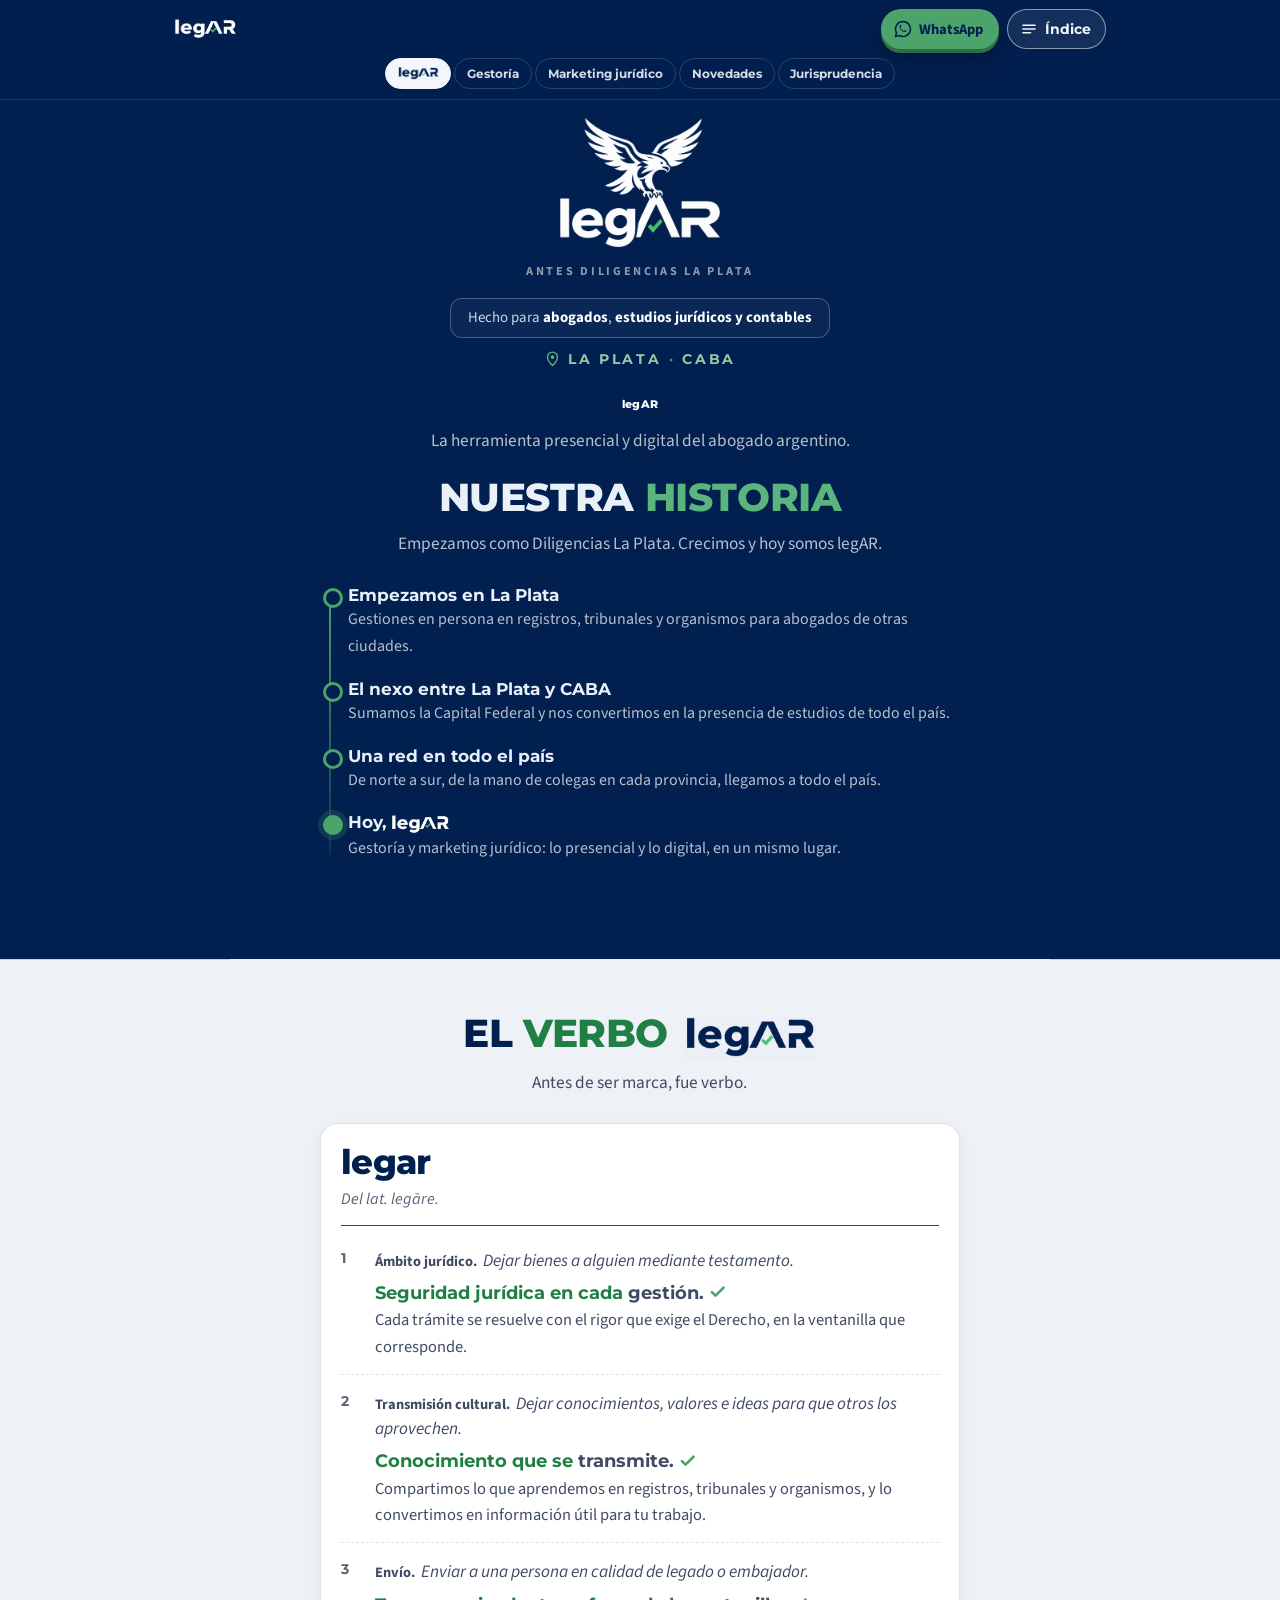
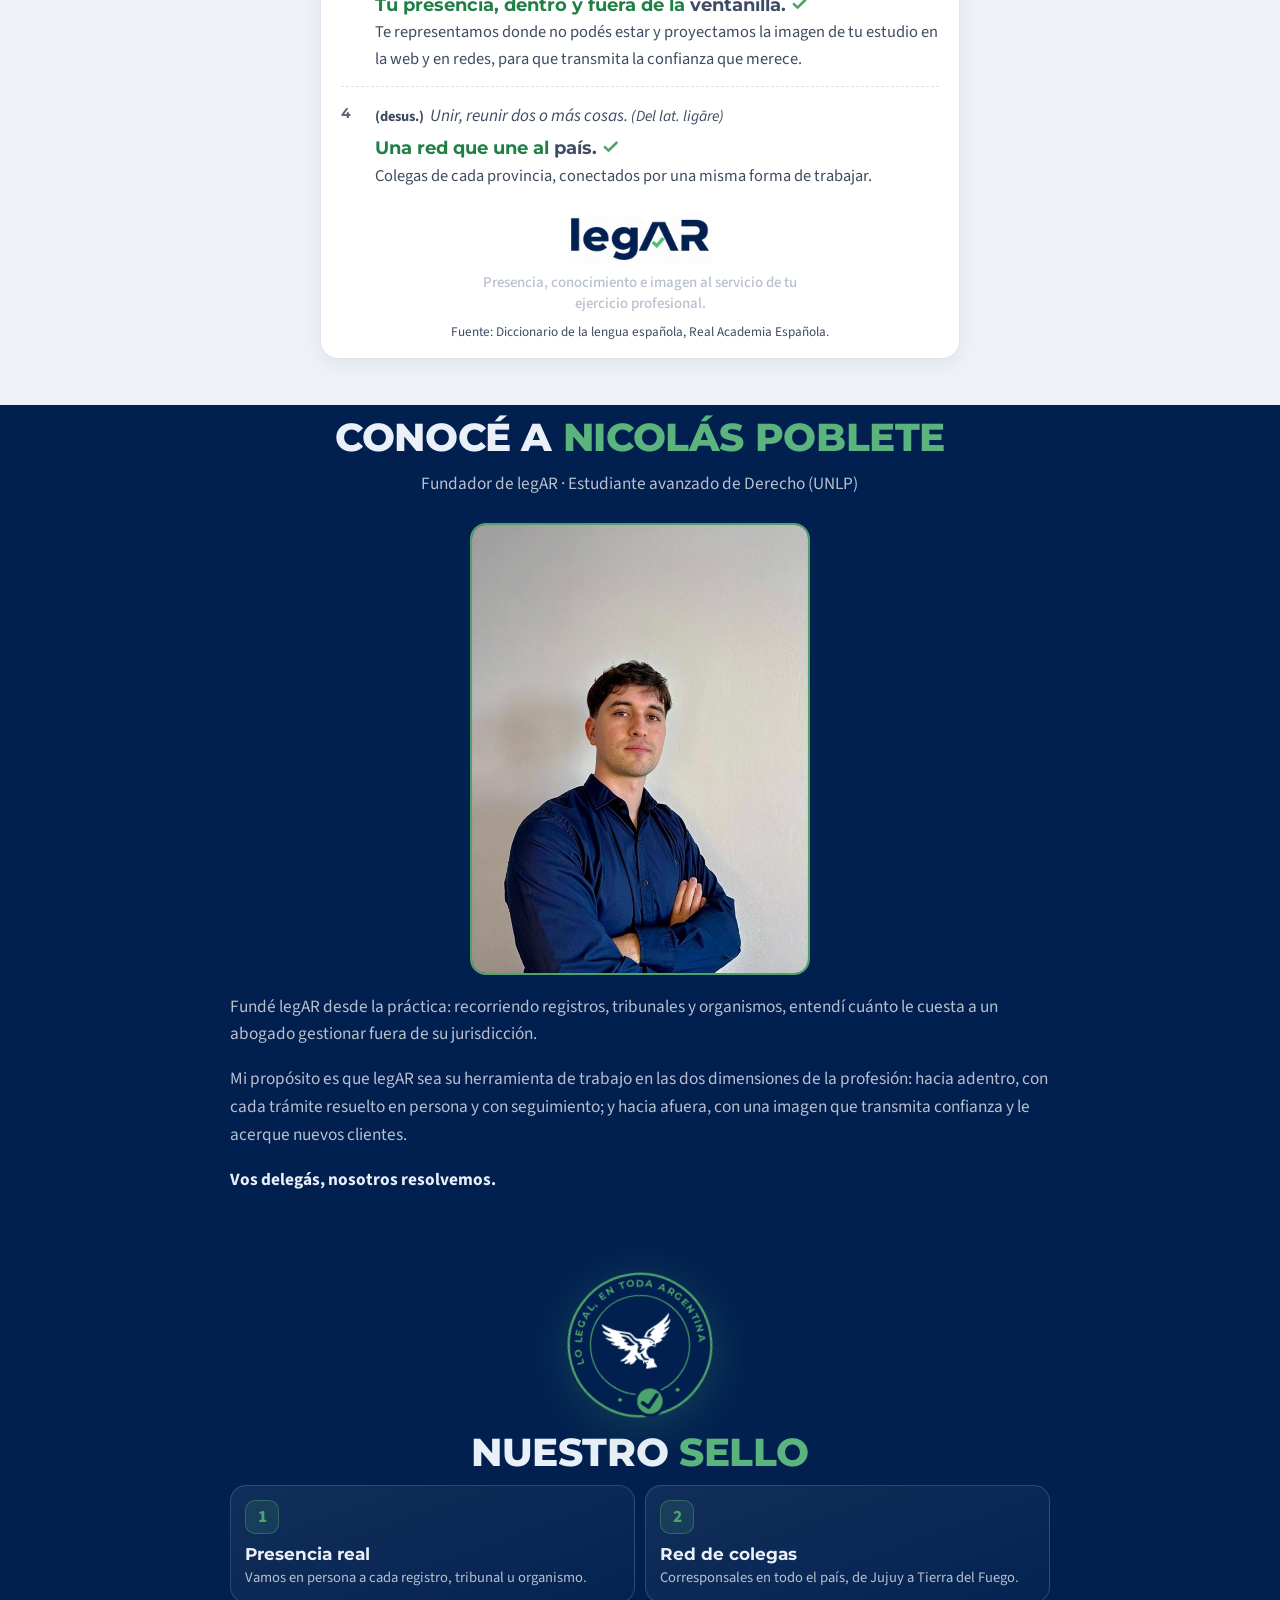
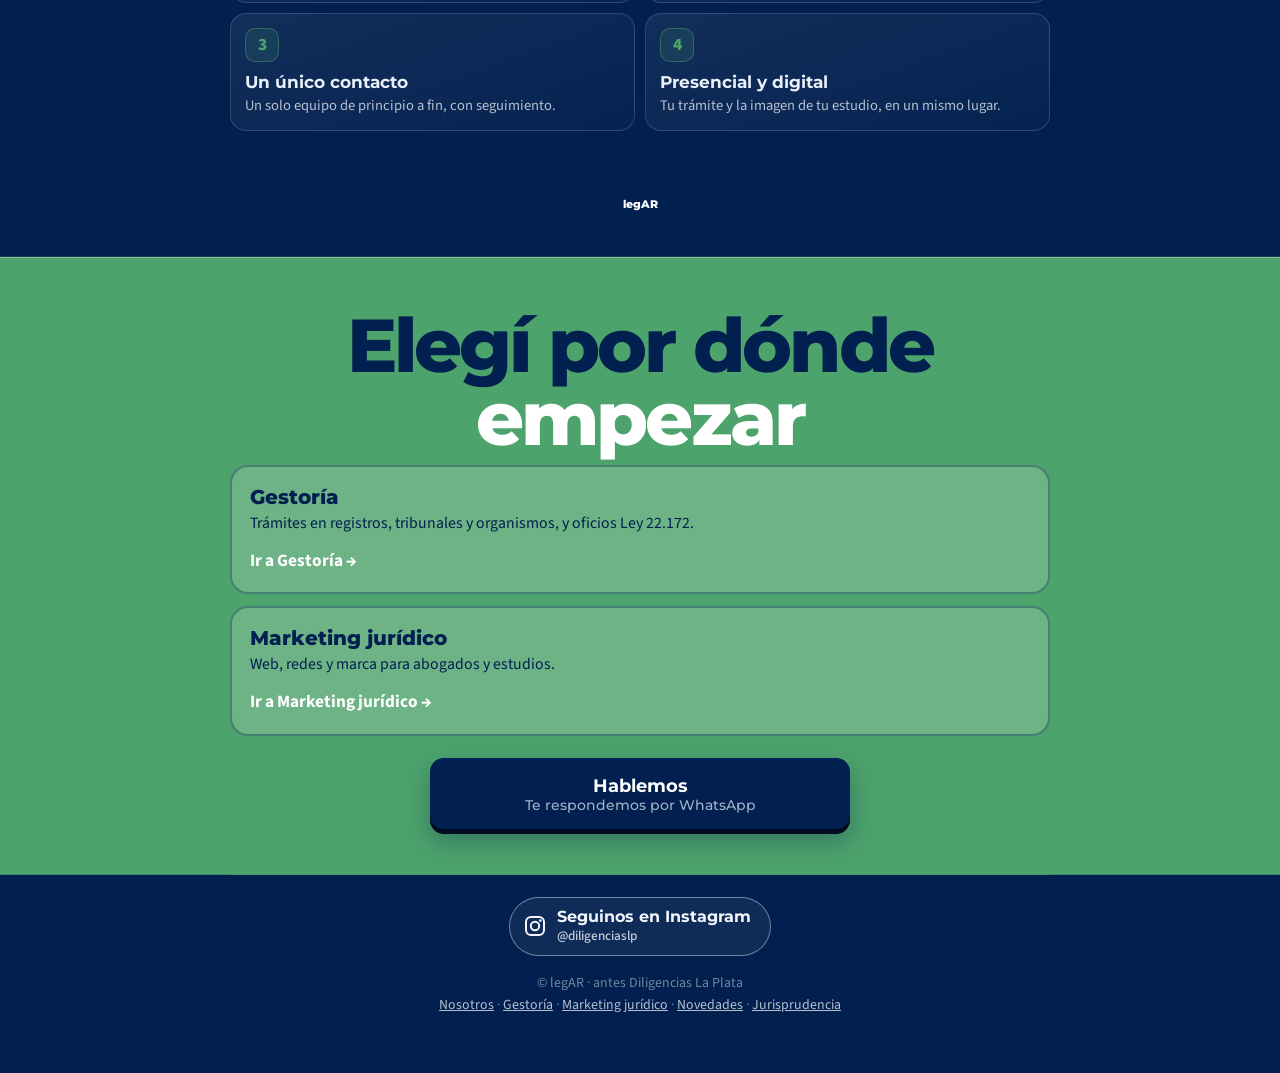
==== commit 73b5c1d1: "Antes Diligencias La Plata: sale de Gestoría y va debajo del logo en legAR Co-Authored-By: Claude Op" ====
--- a/index.html
+++ b/index.html
@@ -355,7 +355,7 @@
 <link rel="stylesheet" href="barra.css?v=202611090406">
 </head><body><script>(function(){try{if('scrollRestoration' in history)history.scrollRestoration='manual'}catch(e){}function t(){if(!location.hash)window.scrollTo(0,0)}t();window.addEventListener('load',t);window.addEventListener('pageshow',t)})();</script>
 <header class="lb" id="lbar"><div class="lbin"><a class="lblg" href="index.html" aria-label="legAR, inicio"><img src="legar-tab-blanco.png" alt="legAR" width="63" height="20"></a><a class="lbcta" href="https://wa.me/5492215581661?text=Hola%2C%20vengo%20de%20la%20web%20de%20legAR.%20Quiero%20delegar%20un%20tr%C3%A1mite." target="_blank" rel="noopener"><svg viewBox="0 0 24 24" aria-hidden="true"><path d="M12 2a10 10 0 00-8.6 15.1L2 22l5-1.3A10 10 0 1012 2z" fill="none" stroke="currentColor" stroke-width="2" stroke-linejoin="round"/><path d="M8.5 9.2c.3 2.6 2.7 5 5.3 5.3l1.2-1.3 1.9.9c-.3 1.3-1.4 1.9-2.6 1.8-3.6-.4-6.6-3.4-7-7-.1-1.2.5-2.3 1.8-2.6l.9 1.9z" fill="currentColor"/></svg>WhatsApp</a><button class="lbix" id="lbmb" type="button" aria-expanded="false" aria-controls="lbmn"><svg class="ich" viewBox="0 0 24 24" fill="none" stroke="currentColor" stroke-width="2.2" stroke-linecap="round" aria-hidden="true"><path d="M4 7h16M4 12h16M4 17h10"/></svg><svg class="icx" viewBox="0 0 24 24" fill="none" stroke="currentColor" stroke-width="2.2" stroke-linecap="round" aria-hidden="true"><path d="M6 6l12 12M18 6L6 18"/></svg><span class="t">Índice</span></button></div><nav class="lbtabs" aria-label="Páginas"><a class="lbtlg" href="index.html" aria-current="page" aria-label="legAR"><img class="w" src="legar-tab-blanco.png" alt="" width="47" height="15"><img class="n" src="legar-tab-marino.png" alt="" width="47" height="15"></a><a href="gestoria.html">Gestoría</a><a href="marketing.html">Marketing jurídico</a><a href="novedades.html">Novedades</a><a href="jurisprudencia.html">Jurisprudencia</a></nav></header><nav class="lbmn" id="lbmn" aria-label="Índice"><div class="lbmw"><p class="lbml">En esta página</p><ol id="lbix"></ol><div class="lbft"><a href="https://instagram.com/diligenciaslp" target="_blank" rel="noopener">Instagram</a><a href="https://wa.me/5492215581661" target="_blank" rel="noopener">WhatsApp 221 558-1661</a><span>Diligenciaslp@gmail.com</span></div></div></nav>
-<header class="hd" style="justify-content:center"><a href="index.html"><img src="legar-logo-blanco.png" alt="legAR" width="160" height="129" style="width:160px;height:auto;aspect-ratio:560/452" loading="lazy" decoding="async"></a></header>
+<header class="hd" style="justify-content:center;flex-direction:column"><a href="index.html"><img src="legar-logo-blanco.png" alt="legAR" width="160" height="129" style="width:160px;height:auto;aspect-ratio:560/452"></a><p class="lgs" style="margin-top:10px">antes Diligencias La Plata</p></header>
 <div class="hcw"><span class="chip hc">Hecho para <b>abogados</b>, <b>estudios jurídicos y contables</b></span><p class="ubic"><svg viewBox="0 0 24 24" aria-hidden="true"><path d="M12 22s7-6.2 7-12a7 7 0 10-14 0c0 5.8 7 12 7 12z" fill="none" stroke="currentColor" stroke-width="2" stroke-linejoin="round"/><circle cx="12" cy="10" r="2.6" fill="currentColor"/></svg>La Plata <i>·</i> CABA</p></div>
 
 <main class="c">
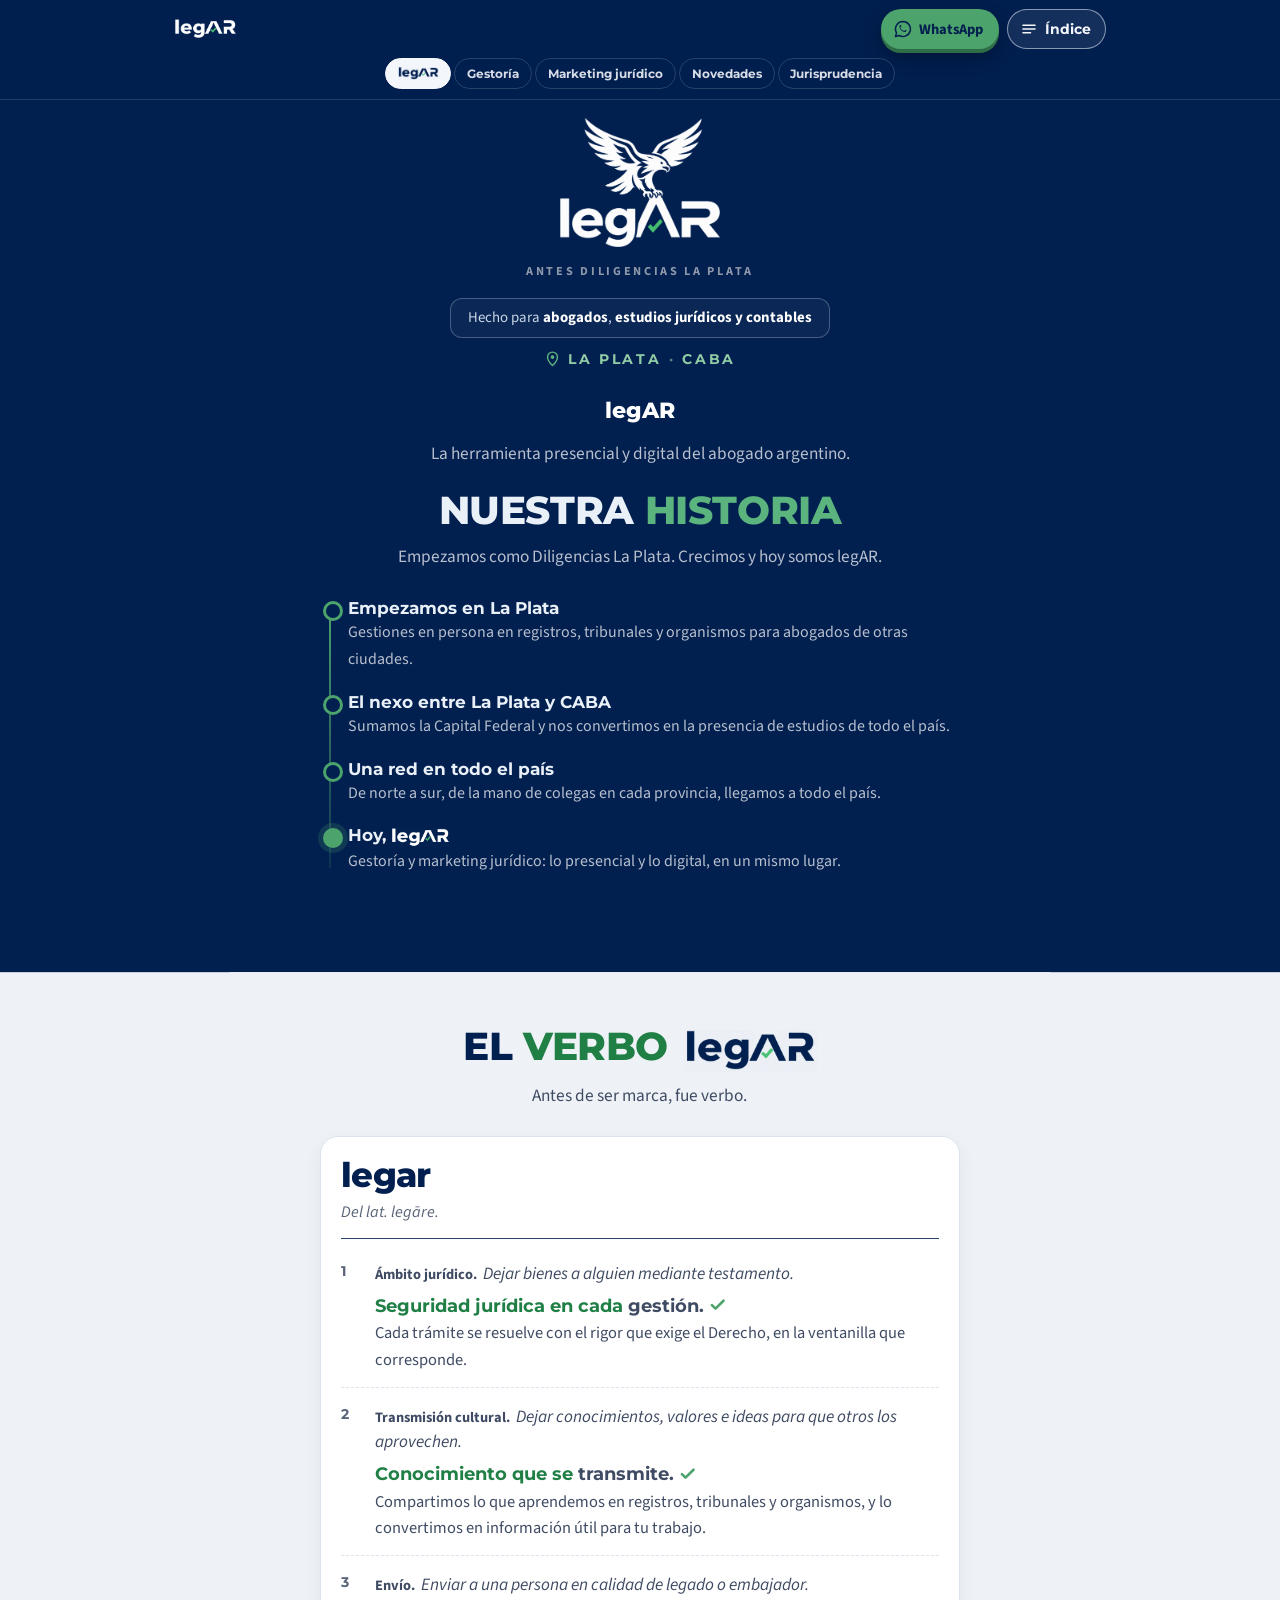
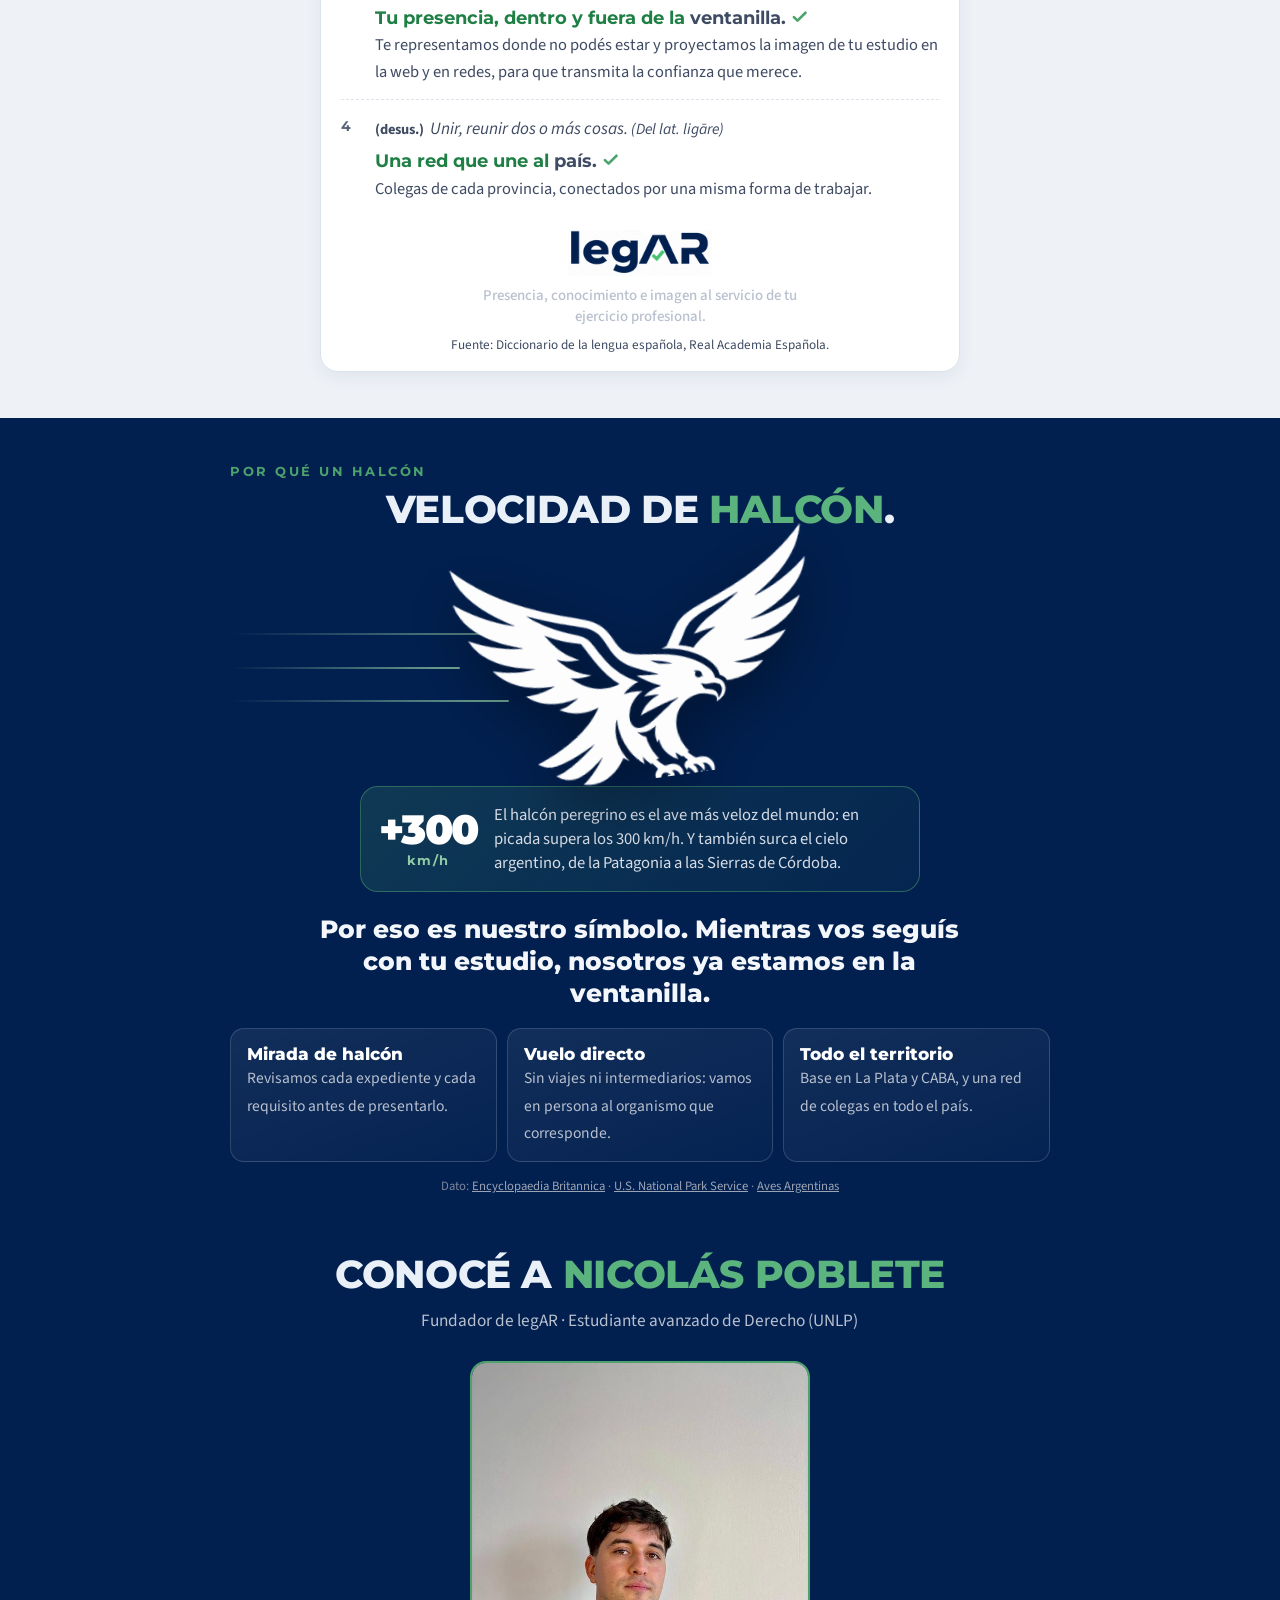
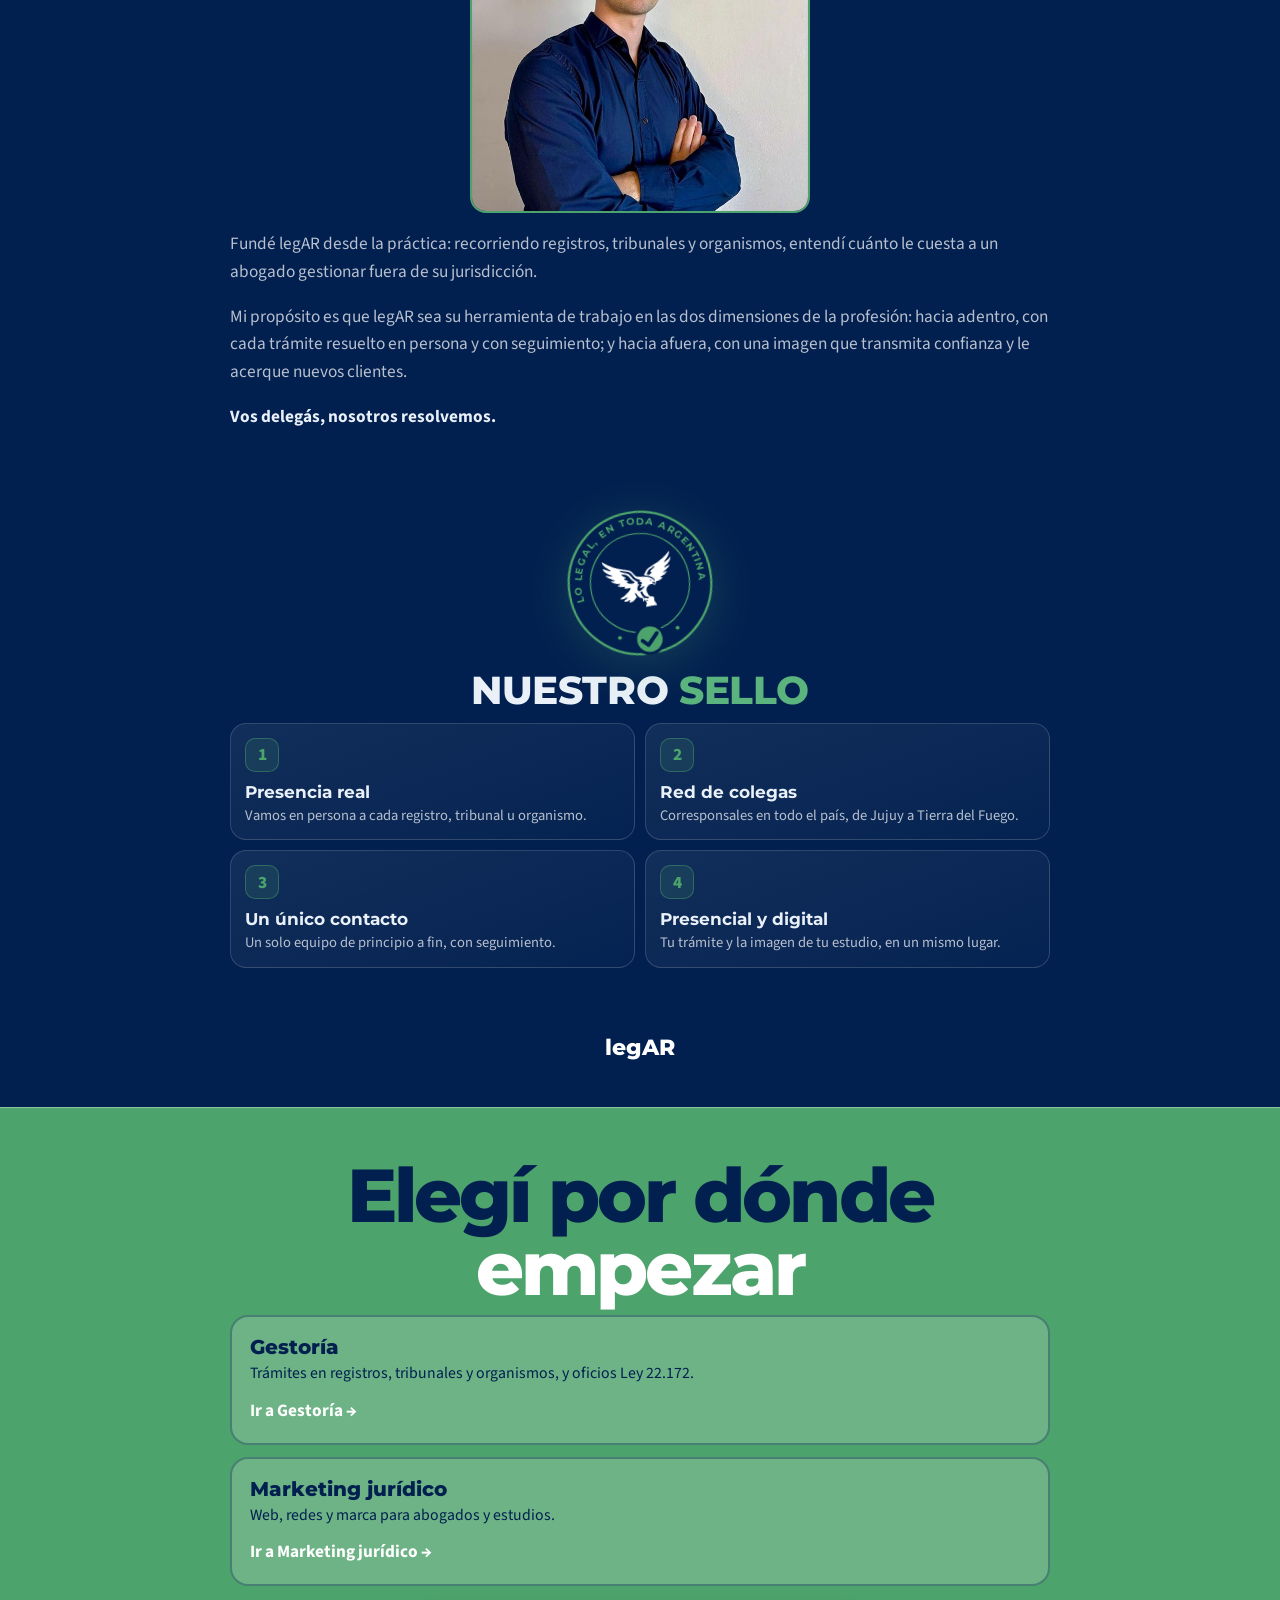
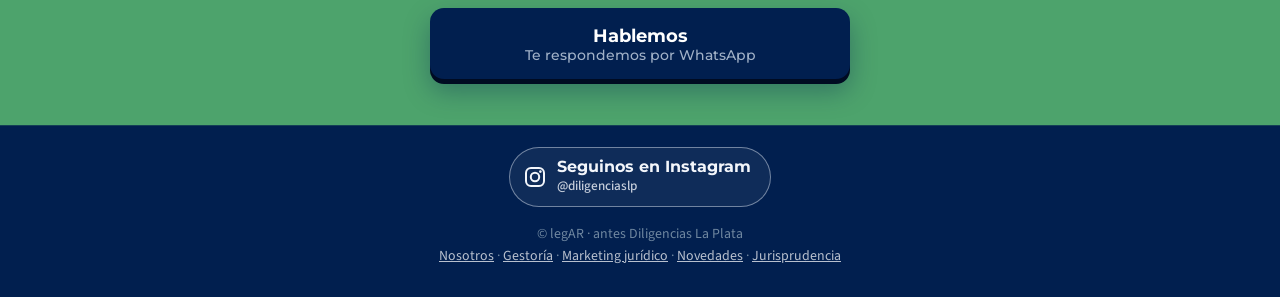
==== commit 9d40ec8a: "legAR: sección Velocidad de halcón; cursor solo con el punto, WhatsApp e Instagram abren al instante" ====
--- a/index.html
+++ b/index.html
@@ -352,7 +352,7 @@
 body{background:#011F4F!important;background-image:none!important}
 @media (prefers-reduced-motion:reduce){a[href*="wa.me"],.fab{animation:none!important}}
 </style>
-<link rel="stylesheet" href="barra.css?v=202611090406">
+<link rel="stylesheet" href="barra.css?v=202611090417">
 </head><body><script>(function(){try{if('scrollRestoration' in history)history.scrollRestoration='manual'}catch(e){}function t(){if(!location.hash)window.scrollTo(0,0)}t();window.addEventListener('load',t);window.addEventListener('pageshow',t)})();</script>
 <header class="lb" id="lbar"><div class="lbin"><a class="lblg" href="index.html" aria-label="legAR, inicio"><img src="legar-tab-blanco.png" alt="legAR" width="63" height="20"></a><a class="lbcta" href="https://wa.me/5492215581661?text=Hola%2C%20vengo%20de%20la%20web%20de%20legAR.%20Quiero%20delegar%20un%20tr%C3%A1mite." target="_blank" rel="noopener"><svg viewBox="0 0 24 24" aria-hidden="true"><path d="M12 2a10 10 0 00-8.6 15.1L2 22l5-1.3A10 10 0 1012 2z" fill="none" stroke="currentColor" stroke-width="2" stroke-linejoin="round"/><path d="M8.5 9.2c.3 2.6 2.7 5 5.3 5.3l1.2-1.3 1.9.9c-.3 1.3-1.4 1.9-2.6 1.8-3.6-.4-6.6-3.4-7-7-.1-1.2.5-2.3 1.8-2.6l.9 1.9z" fill="currentColor"/></svg>WhatsApp</a><button class="lbix" id="lbmb" type="button" aria-expanded="false" aria-controls="lbmn"><svg class="ich" viewBox="0 0 24 24" fill="none" stroke="currentColor" stroke-width="2.2" stroke-linecap="round" aria-hidden="true"><path d="M4 7h16M4 12h16M4 17h10"/></svg><svg class="icx" viewBox="0 0 24 24" fill="none" stroke="currentColor" stroke-width="2.2" stroke-linecap="round" aria-hidden="true"><path d="M6 6l12 12M18 6L6 18"/></svg><span class="t">Índice</span></button></div><nav class="lbtabs" aria-label="Páginas"><a class="lbtlg" href="index.html" aria-current="page" aria-label="legAR"><img class="w" src="legar-tab-blanco.png" alt="" width="47" height="15"><img class="n" src="legar-tab-marino.png" alt="" width="47" height="15"></a><a href="gestoria.html">Gestoría</a><a href="marketing.html">Marketing jurídico</a><a href="novedades.html">Novedades</a><a href="jurisprudencia.html">Jurisprudencia</a></nav></header><nav class="lbmn" id="lbmn" aria-label="Índice"><div class="lbmw"><p class="lbml">En esta página</p><ol id="lbix"></ol><div class="lbft"><a href="https://instagram.com/diligenciaslp" target="_blank" rel="noopener">Instagram</a><a href="https://wa.me/5492215581661" target="_blank" rel="noopener">WhatsApp 221 558-1661</a><span>Diligenciaslp@gmail.com</span></div></div></nav>
 <header class="hd" style="justify-content:center;flex-direction:column"><a href="index.html"><img src="legar-logo-blanco.png" alt="legAR" width="160" height="129" style="width:160px;height:auto;aspect-ratio:560/452"></a><p class="lgs" style="margin-top:10px">antes Diligencias La Plata</p></header>
@@ -374,6 +374,14 @@
 <section class="bnd-paper" style="padding-top:10px" id="dic"><h2 class="h2fit" style="white-space:nowrap">El <span class="hl">verbo</span> <img class="h2lg" src="legar-tab-marino.png" alt="legAR"></h2><p class="sub">Antes de ser marca, fue verbo.</p>
 <div class="dic"><div class="dw">legar <span>Del lat. <i>legāre</i>.</span></div><div class="dl"><div class="da"><span class="dn">1</span><p class="dd"><small>Ámbito jurídico.</small> Dejar bienes a alguien mediante testamento.</p><p class="dc"><b>Seguridad jurídica en cada <span class="nw">gestión.<i class="dk" aria-hidden="true"><svg viewBox="0 0 24 24"><path d="M4 12.5l5 5L20 6.5" fill="none" stroke="#4DA36C" stroke-width="3.6" stroke-linecap="round" stroke-linejoin="round"/></svg></i></span></b><span>Cada trámite se resuelve con el rigor que exige el Derecho, en la ventanilla que corresponde.</span></p></div><div class="da"><span class="dn">2</span><p class="dd"><small>Transmisión cultural.</small> Dejar conocimientos, valores e ideas para que otros los aprovechen.</p><p class="dc"><b>Conocimiento que se <span class="nw">transmite.<i class="dk" aria-hidden="true"><svg viewBox="0 0 24 24"><path d="M4 12.5l5 5L20 6.5" fill="none" stroke="#4DA36C" stroke-width="3.6" stroke-linecap="round" stroke-linejoin="round"/></svg></i></span></b><span>Compartimos lo que aprendemos en registros, tribunales y organismos, y lo convertimos en información útil para tu trabajo.</span></p></div><div class="da"><span class="dn">3</span><p class="dd"><small>Envío.</small> Enviar a una persona en calidad de legado o embajador.</p><p class="dc"><b>Tu presencia, dentro y fuera de la <span class="nw">ventanilla.<i class="dk" aria-hidden="true"><svg viewBox="0 0 24 24"><path d="M4 12.5l5 5L20 6.5" fill="none" stroke="#4DA36C" stroke-width="3.6" stroke-linecap="round" stroke-linejoin="round"/></svg></i></span></b><span>Te representamos donde no podés estar y proyectamos la imagen de tu estudio en la web y en redes, para que transmita la confianza que merece.</span></p></div><div class="da"><span class="dn">4</span><p class="dd"><small>(desus.)</small> Unir, reunir dos o más cosas. <em>(Del lat. ligāre)</em></p><p class="dc"><b>Una red que une al <span class="nw">país.<i class="dk" aria-hidden="true"><svg viewBox="0 0 24 24"><path d="M4 12.5l5 5L20 6.5" fill="none" stroke="#4DA36C" stroke-width="3.6" stroke-linecap="round" stroke-linejoin="round"/></svg></i></span></b><span>Colegas de cada provincia, conectados por una misma forma de trabajar.</span></p></div></div>
 <p class="dfin"><img class="dfl" src="legar-tab-marino.png" alt="legAR"><span>Presencia, conocimiento e imagen al servicio de tu ejercicio profesional.</span></p><p class="dsrc">Fuente: Diccionario de la lengua española, Real Academia Española.</p></div></section>
+
+<section id="halcon" class="hlc"><span class="kick">POR QUÉ UN HALCÓN</span><h2>Velocidad de <span class="hl">halcón</span>.</h2>
+<div class="hlc-hero" aria-hidden="true"><i class="hlc-st"></i><i class="hlc-st"></i><i class="hlc-st"></i><img src="halcon.png" alt="" width="416" height="270"></div>
+<div class="hlc-dato"><b>+300<small>km/h</small></b><span>El halcón peregrino es el ave más veloz del mundo: en picada supera los 300 km/h. Y también surca el cielo argentino, de la Patagonia a las Sierras de Córdoba.</span></div>
+<p class="hlc-pitch">Por eso es nuestro símbolo. Mientras vos seguís con tu estudio, nosotros ya estamos en la ventanilla.</p>
+<div class="hlc-3"><div><b>Mirada de halcón</b><span>Revisamos cada expediente y cada requisito antes de presentarlo.</span></div><div><b>Vuelo directo</b><span>Sin viajes ni intermediarios: vamos en persona al organismo que corresponde.</span></div><div><b>Todo el territorio</b><span>Base en La Plata y CABA, y una red de colegas en todo el país.</span></div></div>
+<p class="hlc-src">Dato: <a href="https://www.britannica.com/animal/peregrine-falcon" target="_blank" rel="noopener">Encyclopaedia Britannica</a> · <a href="https://www.nps.gov/yell/learn/nature/peregrine.htm" target="_blank" rel="noopener">U.S. National Park Service</a> · <a href="https://elhornero.avesargentinas.org.ar/home/article/view/560" target="_blank" rel="noopener">Aves Argentinas</a></p>
+</section>
 
 <section id="conoce" style="padding-top:10px"><h2>Conocé a <span class="hl" style="white-space:nowrap">Nicolás Poblete</span></h2><p class="sub">Fundador de legAR · Estudiante avanzado de Derecho (UNLP)</p>
 <img class="me2" src="nicolas.jpg" alt="Nicolás Poblete, creador de legAR" width="340" loading="lazy" decoding="async">
@@ -423,5 +431,5 @@
 function cl(){el.classList.remove('open');xs.forEach(function(x){x.style.maxWidth='0px'})}
 if(!('IntersectionObserver' in window)){setTimeout(op,900);return}
 new IntersectionObserver(function(es){es.forEach(function(e){clearTimeout(t);if(e.isIntersecting)t=setTimeout(op,900);else cl()})},{rootMargin:'0px 0px -20% 0px'}).observe(el)})})();</script>
-<script>window.LBIDX=[["Inicio", "main > section"], ["Nuestra historia", "t:nuestra historia"], ["Identidad legAR", "#dic"], ["Conocé a Nicolás Poblete", "t:conocé a"], ["Nuestro sello", "t:nuestro sello"], ["Áreas", "t:nuestras áreas"]];</script><script src="barra.js?v=202611090406"></script>
+<script>window.LBIDX=[["Inicio", "main > section"], ["Nuestra historia", "t:nuestra historia"], ["Identidad legAR", "#dic"], ["El halcón", "#halcon"], ["Conocé a Nicolás Poblete", "t:conocé a"], ["Nuestro sello", "t:nuestro sello"], ["Áreas", "t:por dónde"]];</script><script src="barra.js?v=202611090417"></script>
 </body></html>
--- a/barra.css
+++ b/barra.css
@@ -85,20 +85,15 @@
 html body .fab:active{transform:translateX(-50%) translateY(4px)}
 @media (prefers-reduced-motion:reduce){html body a[href*="wa.me"],html body .fab,html body .lbcta{animation:none!important}}
 
-/* cursor legAR: puntito blanco que se convierte en el halcón sobre lo que se puede tocar */
+/* cursor legAR: puntito blanco; sobre lo que se puede tocar se agranda en un aro */
 html.lgc-on,html.lgc-on *{cursor:none!important}
 html.lgc-on input,html.lgc-on textarea,html.lgc-on select,html.lgc-on [contenteditable]{cursor:text!important}
 .lgcur{position:fixed;left:0;top:0;z-index:2147483000;pointer-events:none;width:0;height:0;opacity:0;transition:opacity .2s}
 .lgcur.lgc-v{opacity:1}
 .lgcur.lgc-t{opacity:0!important}
-.lgc-dot{position:absolute;left:-5px;top:-5px;width:10px;height:10px;border-radius:50%;background:#fff;box-shadow:0 0 0 1.5px rgba(1,31,79,.55),0 0 12px rgba(255,255,255,.55);transition:transform .25s cubic-bezier(.3,1.4,.5,1),opacity .2s}
-.lgc-egg{position:absolute;left:-36px;top:-26px;width:72px;height:47px;perspective:260px;transform:scale(.15);opacity:0;transition:opacity .18s,transform .3s cubic-bezier(.3,1.5,.5,1)}
-.lgc-egg i,.lgc-fly i{display:block;width:100%;height:100%;background:url(halcon.png) center/contain no-repeat;transform-origin:50% 60%;filter:drop-shadow(0 6px 8px rgba(0,0,0,.45)) drop-shadow(0 0 10px rgba(77,163,108,.55))}
-.lgcur.lgc-h .lgc-dot{transform:scale(.25);opacity:0}
-.lgcur.lgc-h .lgc-egg{transform:none;opacity:1}
-.lgcur.lgc-d .lgc-dot{transform:scale(.6)}
-.lgcur.lgc-gone .lgc-egg{opacity:0!important;transition:none}
-.lgc-fly{position:fixed;left:0;top:0;width:72px;height:47px;margin:-26px 0 0 -36px;z-index:2147483001;pointer-events:none;perspective:260px}
+.lgc-dot{position:absolute;left:-5px;top:-5px;width:10px;height:10px;border-radius:50%;background:#fff;box-shadow:0 0 0 1.5px rgba(1,31,79,.55),0 0 12px rgba(255,255,255,.5);transition:transform .2s cubic-bezier(.3,1.4,.5,1),background .2s,box-shadow .2s}
+.lgcur.lgc-h .lgc-dot{transform:scale(3.2);background:rgba(255,255,255,.14);box-shadow:0 0 0 .6px #fff,0 0 10px rgba(143,203,164,.55)}
+.lgcur.lgc-d .lgc-dot{transform:scale(2.4)}
 
 /* ===== optimización celular y escritorio ===== */
 /* celular: más aire a los costados, menos espacio muerto entre secciones */
@@ -247,3 +242,29 @@
 footer .igf span{display:grid;font:700 .92rem Montserrat,system-ui,sans-serif;line-height:1.15}
 footer .igf small{font:500 .78rem "Source Sans 3",system-ui,sans-serif;opacity:.8}
 footer .igf:hover{border-color:#8FCBA4}
+
+/* ===== sección del halcón (legAR) ===== */
+.hlc{text-align:center;overflow:hidden}
+.hlc .kick{text-align:left}
+.hlc-hero{position:relative;height:clamp(150px,44vw,240px);margin:6px 0 4px}
+.hlc-hero img{position:absolute;left:50%;top:50%;width:min(78%,360px);height:auto;transform:translate(-50%,-50%) rotate(-8deg);filter:drop-shadow(0 18px 30px rgba(0,0,0,.45))}
+html.lg-rvon .hlc-hero.lg-rv{opacity:1;transform:none}
+html.lg-rvon .hlc-hero.lg-rv img{opacity:0}
+html.lg-rvon .hlc-hero.lg-in img{opacity:1;animation:hlcIn 1.1s cubic-bezier(.2,.8,.2,1) both}
+@keyframes hlcIn{from{transform:translate(-160%,-10%) rotate(-24deg) scale(.7);opacity:0}to{transform:translate(-50%,-50%) rotate(-8deg);opacity:1}}
+.hlc-st{position:absolute;left:0;height:2px;border-radius:2px;background:linear-gradient(90deg,transparent,rgba(143,203,164,.8));animation:hlcSt 1.6s linear infinite}
+.hlc-st:nth-child(1){top:38%;width:40%;animation-delay:0s}.hlc-st:nth-child(2){top:52%;width:28%;animation-delay:.5s}.hlc-st:nth-child(3){top:66%;width:34%;animation-delay:1s}
+@keyframes hlcSt{from{transform:translateX(-110%);opacity:0}30%{opacity:1}to{transform:translateX(260%);opacity:0}}
+.hlc-dato{display:flex;align-items:center;gap:16px;text-align:left;margin:4px auto 0;max-width:560px;padding:16px 18px;border-radius:18px;background:linear-gradient(135deg,rgba(77,163,108,.2),rgba(77,163,108,.05));border:1px solid rgba(77,163,108,.5)}
+.hlc-dato b{display:flex;flex-direction:column;align-items:center;font:900 2.4rem/1 Montserrat,system-ui,sans-serif;letter-spacing:-.04em;color:#fff;flex:none}
+.hlc-dato b small{font:700 .78rem Montserrat,system-ui,sans-serif;letter-spacing:.12em;color:#8FCBA4;margin-top:2px}
+.hlc-dato span{color:#D7DCE6;font-size:.98rem;line-height:1.45}
+.hlc-pitch{font:800 clamp(1.15rem,4.8vw,1.45rem)/1.3 Montserrat,system-ui,sans-serif;color:#F3F6FB;max-width:26em;margin:22px auto 18px}
+.hlc-3{display:grid;gap:10px;text-align:left}
+.hlc-3 div{padding:14px 16px;border-radius:14px;border:1px solid rgba(184,192,206,.22);background:linear-gradient(160deg,rgba(255,255,255,.07),rgba(255,255,255,.02))}
+.hlc-3 b{display:block;font:800 1.02rem Montserrat,system-ui,sans-serif;color:#fff}
+.hlc-3 span{color:#B8C0CE;font-size:.92rem}
+.hlc-src{font-size:.75rem;color:#7d879a;margin:14px 0 0}
+.hlc-src a{color:#9CA4B4}
+@media (min-width:700px){.hlc-3{grid-template-columns:repeat(3,minmax(0,1fr))}}
+@media (prefers-reduced-motion:reduce){.hlc-st{display:none}html .hlc-hero img{animation:none!important;opacity:1!important}}
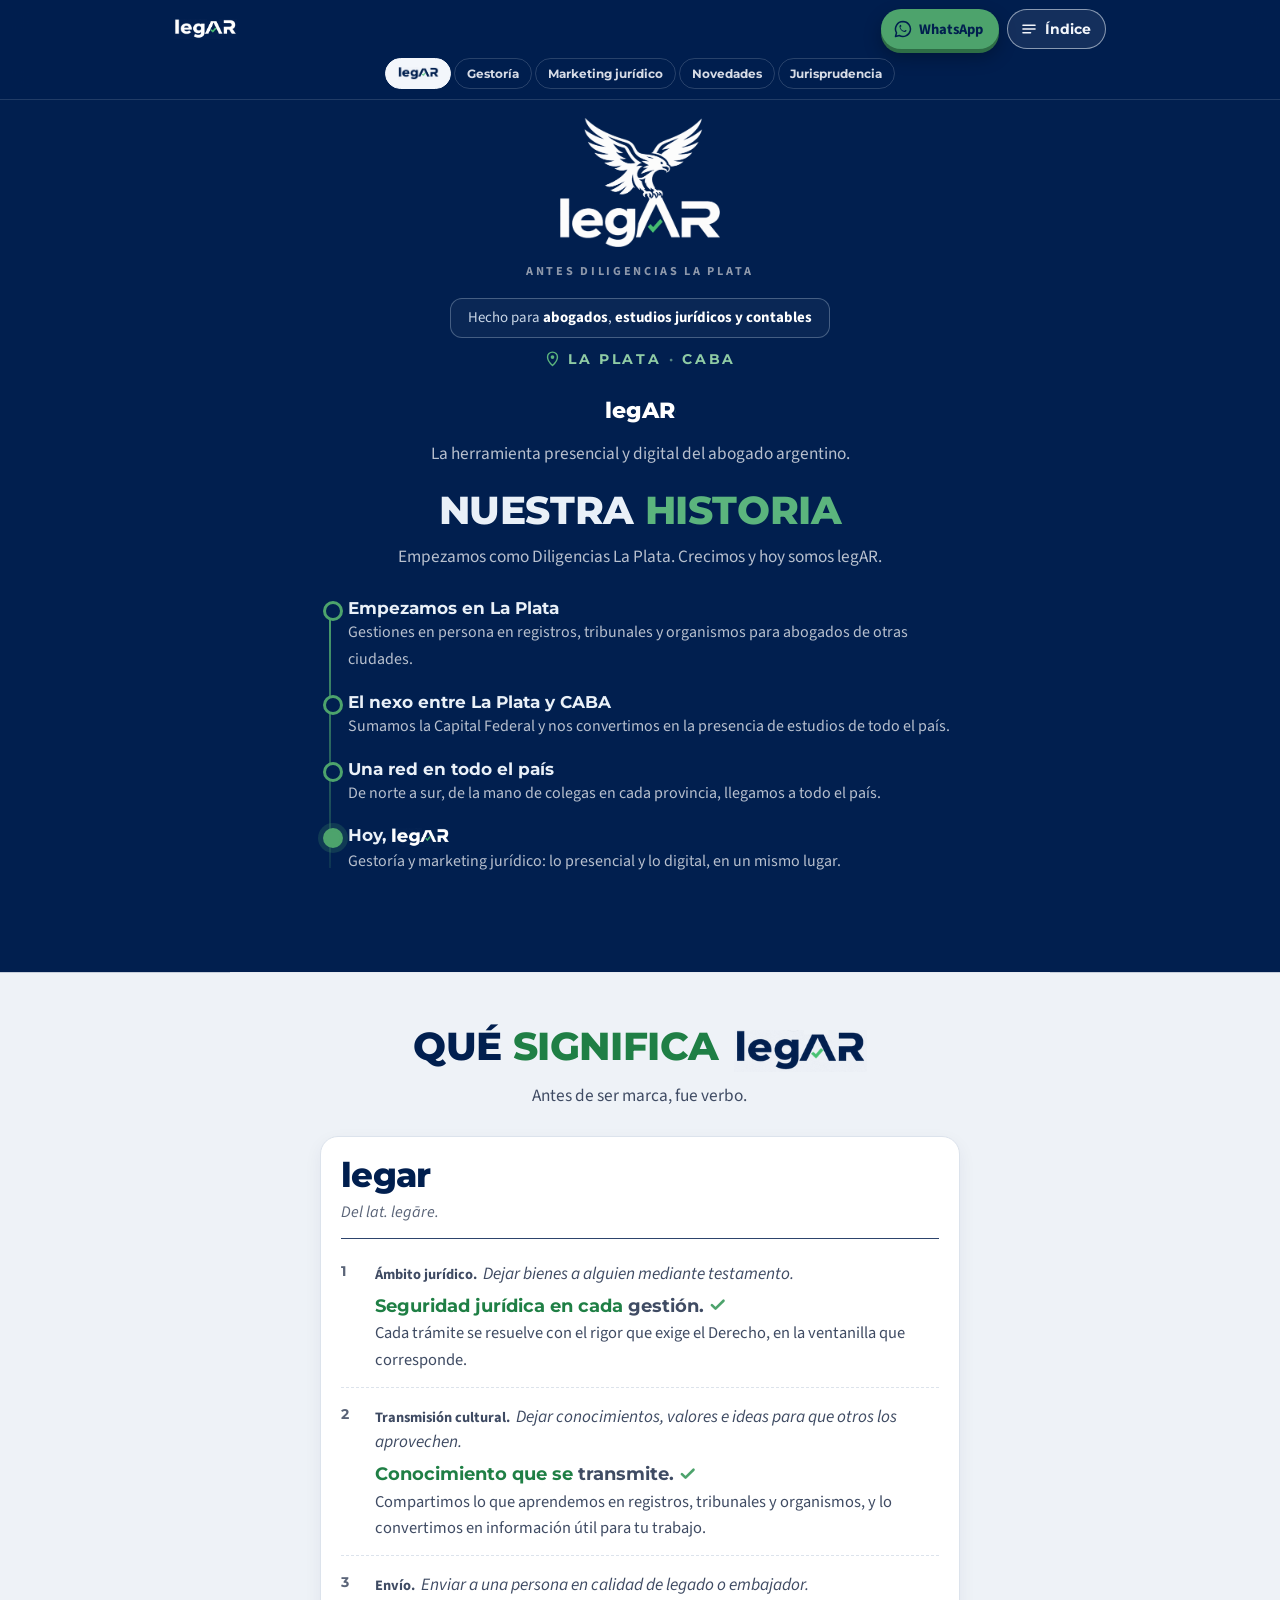
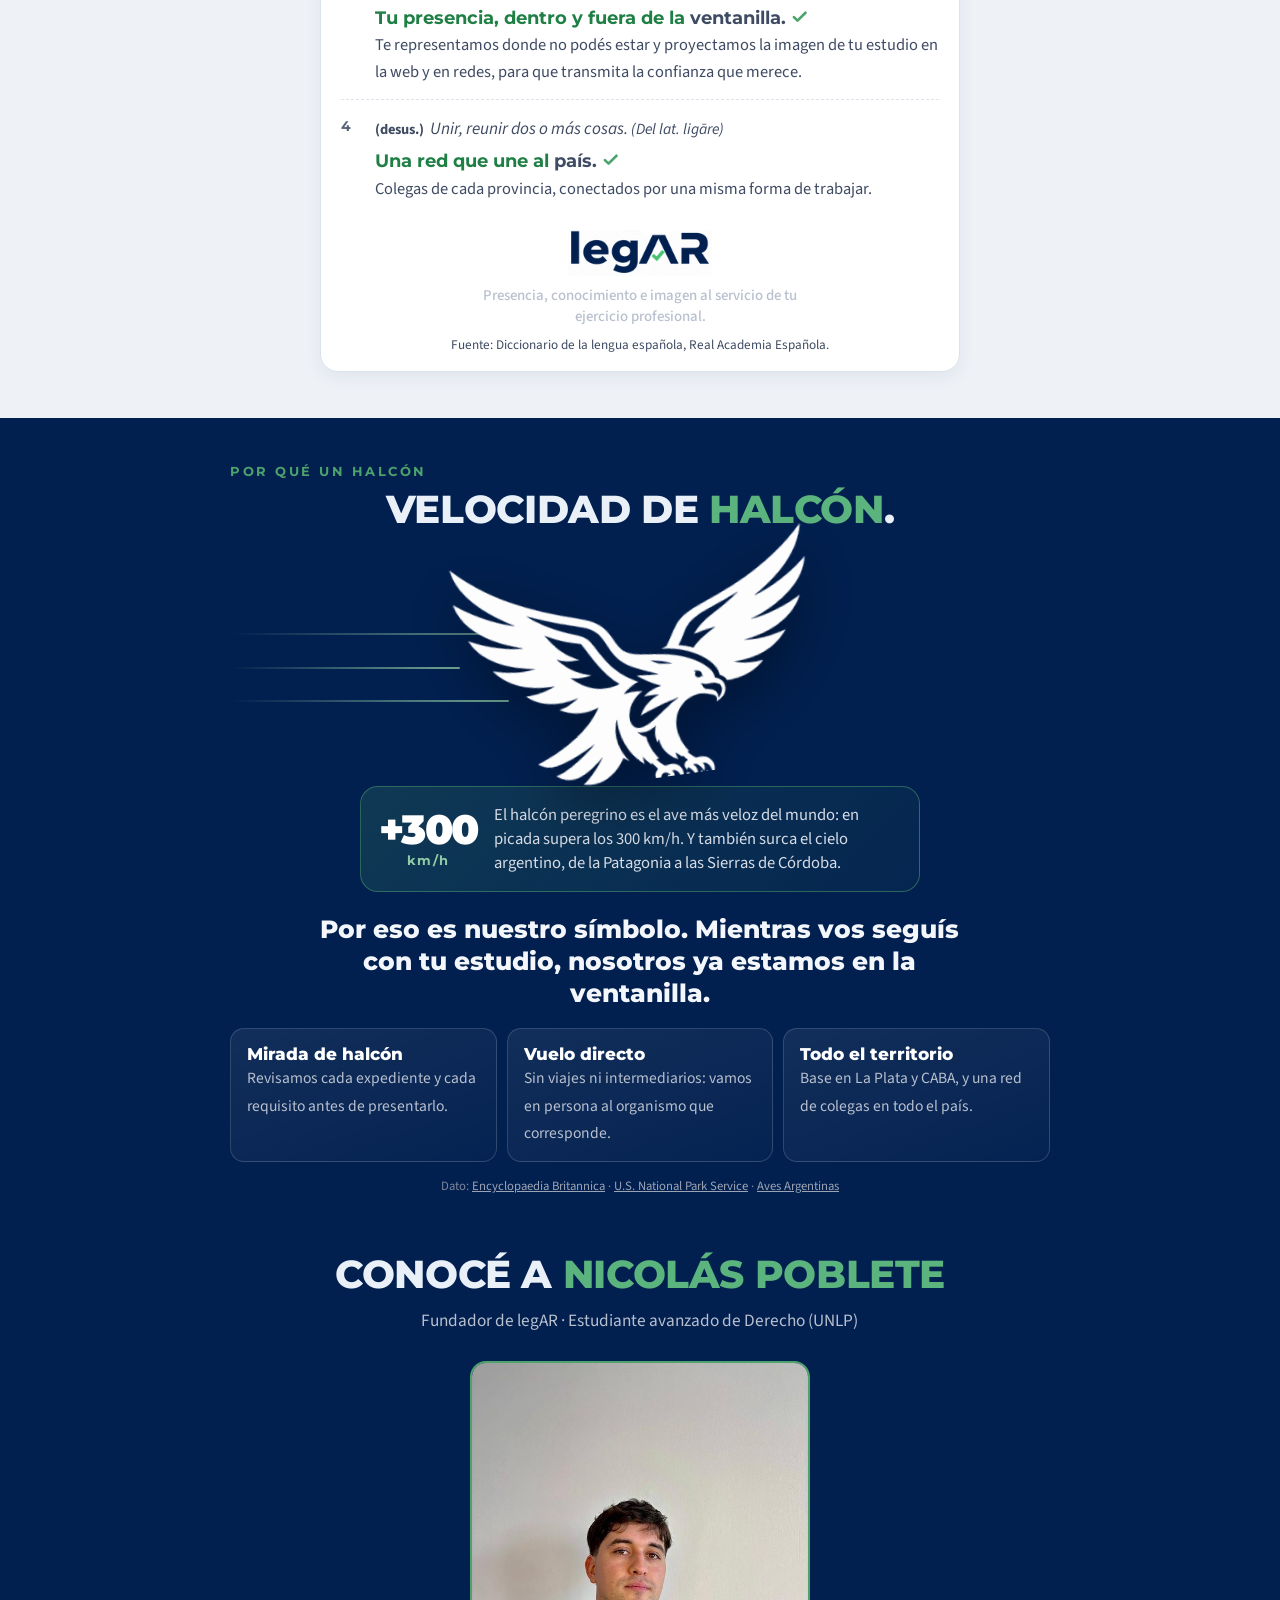
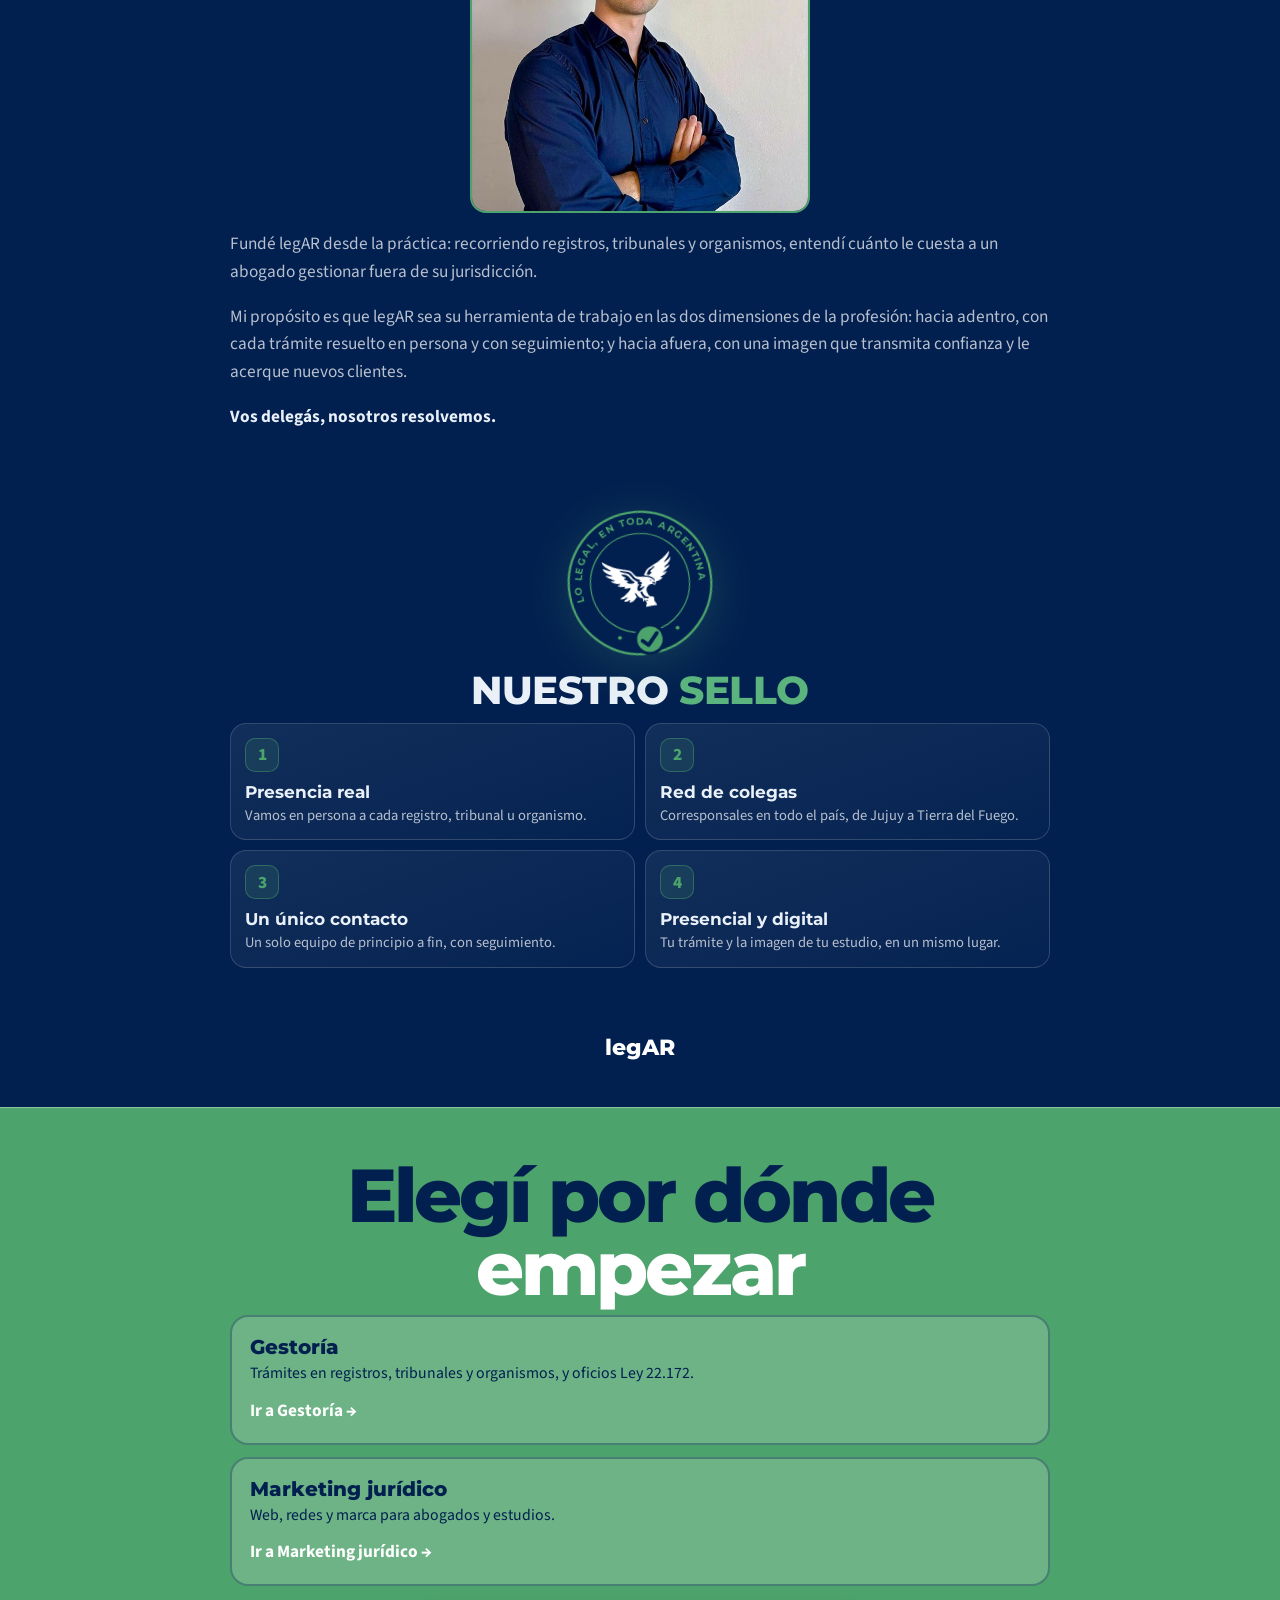
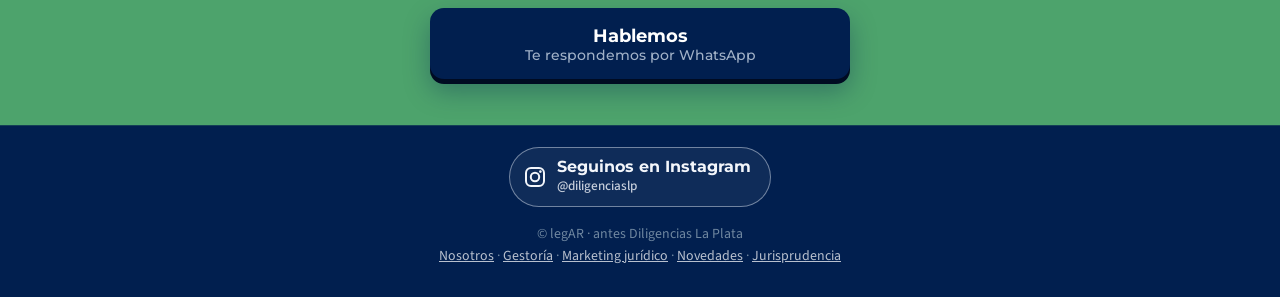
==== commit ccb80727: "legAR: El verbo pasa a Qué significa legAR Co-Authored-By: Claude Opus 5.5 <noreply@anthropic.com> C" ====
--- a/index.html
+++ b/index.html
@@ -371,7 +371,7 @@
 <div class="now"><b>Hoy, <img class="lglo" src="legar-tab-blanco.png" alt="legAR"></b><span>Gestoría y marketing jurídico: lo presencial y lo digital, en un mismo lugar.</span></div>
 </div></section>
 
-<section class="bnd-paper" style="padding-top:10px" id="dic"><h2 class="h2fit" style="white-space:nowrap">El <span class="hl">verbo</span> <img class="h2lg" src="legar-tab-marino.png" alt="legAR"></h2><p class="sub">Antes de ser marca, fue verbo.</p>
+<section class="bnd-paper" style="padding-top:10px" id="dic"><h2 class="h2fit" style="white-space:nowrap">Qué <span class="hl">significa</span> <img class="h2lg" src="legar-tab-marino.png" alt="legAR"></h2><p class="sub">Antes de ser marca, fue verbo.</p>
 <div class="dic"><div class="dw">legar <span>Del lat. <i>legāre</i>.</span></div><div class="dl"><div class="da"><span class="dn">1</span><p class="dd"><small>Ámbito jurídico.</small> Dejar bienes a alguien mediante testamento.</p><p class="dc"><b>Seguridad jurídica en cada <span class="nw">gestión.<i class="dk" aria-hidden="true"><svg viewBox="0 0 24 24"><path d="M4 12.5l5 5L20 6.5" fill="none" stroke="#4DA36C" stroke-width="3.6" stroke-linecap="round" stroke-linejoin="round"/></svg></i></span></b><span>Cada trámite se resuelve con el rigor que exige el Derecho, en la ventanilla que corresponde.</span></p></div><div class="da"><span class="dn">2</span><p class="dd"><small>Transmisión cultural.</small> Dejar conocimientos, valores e ideas para que otros los aprovechen.</p><p class="dc"><b>Conocimiento que se <span class="nw">transmite.<i class="dk" aria-hidden="true"><svg viewBox="0 0 24 24"><path d="M4 12.5l5 5L20 6.5" fill="none" stroke="#4DA36C" stroke-width="3.6" stroke-linecap="round" stroke-linejoin="round"/></svg></i></span></b><span>Compartimos lo que aprendemos en registros, tribunales y organismos, y lo convertimos en información útil para tu trabajo.</span></p></div><div class="da"><span class="dn">3</span><p class="dd"><small>Envío.</small> Enviar a una persona en calidad de legado o embajador.</p><p class="dc"><b>Tu presencia, dentro y fuera de la <span class="nw">ventanilla.<i class="dk" aria-hidden="true"><svg viewBox="0 0 24 24"><path d="M4 12.5l5 5L20 6.5" fill="none" stroke="#4DA36C" stroke-width="3.6" stroke-linecap="round" stroke-linejoin="round"/></svg></i></span></b><span>Te representamos donde no podés estar y proyectamos la imagen de tu estudio en la web y en redes, para que transmita la confianza que merece.</span></p></div><div class="da"><span class="dn">4</span><p class="dd"><small>(desus.)</small> Unir, reunir dos o más cosas. <em>(Del lat. ligāre)</em></p><p class="dc"><b>Una red que une al <span class="nw">país.<i class="dk" aria-hidden="true"><svg viewBox="0 0 24 24"><path d="M4 12.5l5 5L20 6.5" fill="none" stroke="#4DA36C" stroke-width="3.6" stroke-linecap="round" stroke-linejoin="round"/></svg></i></span></b><span>Colegas de cada provincia, conectados por una misma forma de trabajar.</span></p></div></div>
 <p class="dfin"><img class="dfl" src="legar-tab-marino.png" alt="legAR"><span>Presencia, conocimiento e imagen al servicio de tu ejercicio profesional.</span></p><p class="dsrc">Fuente: Diccionario de la lengua española, Real Academia Española.</p></div></section>
 
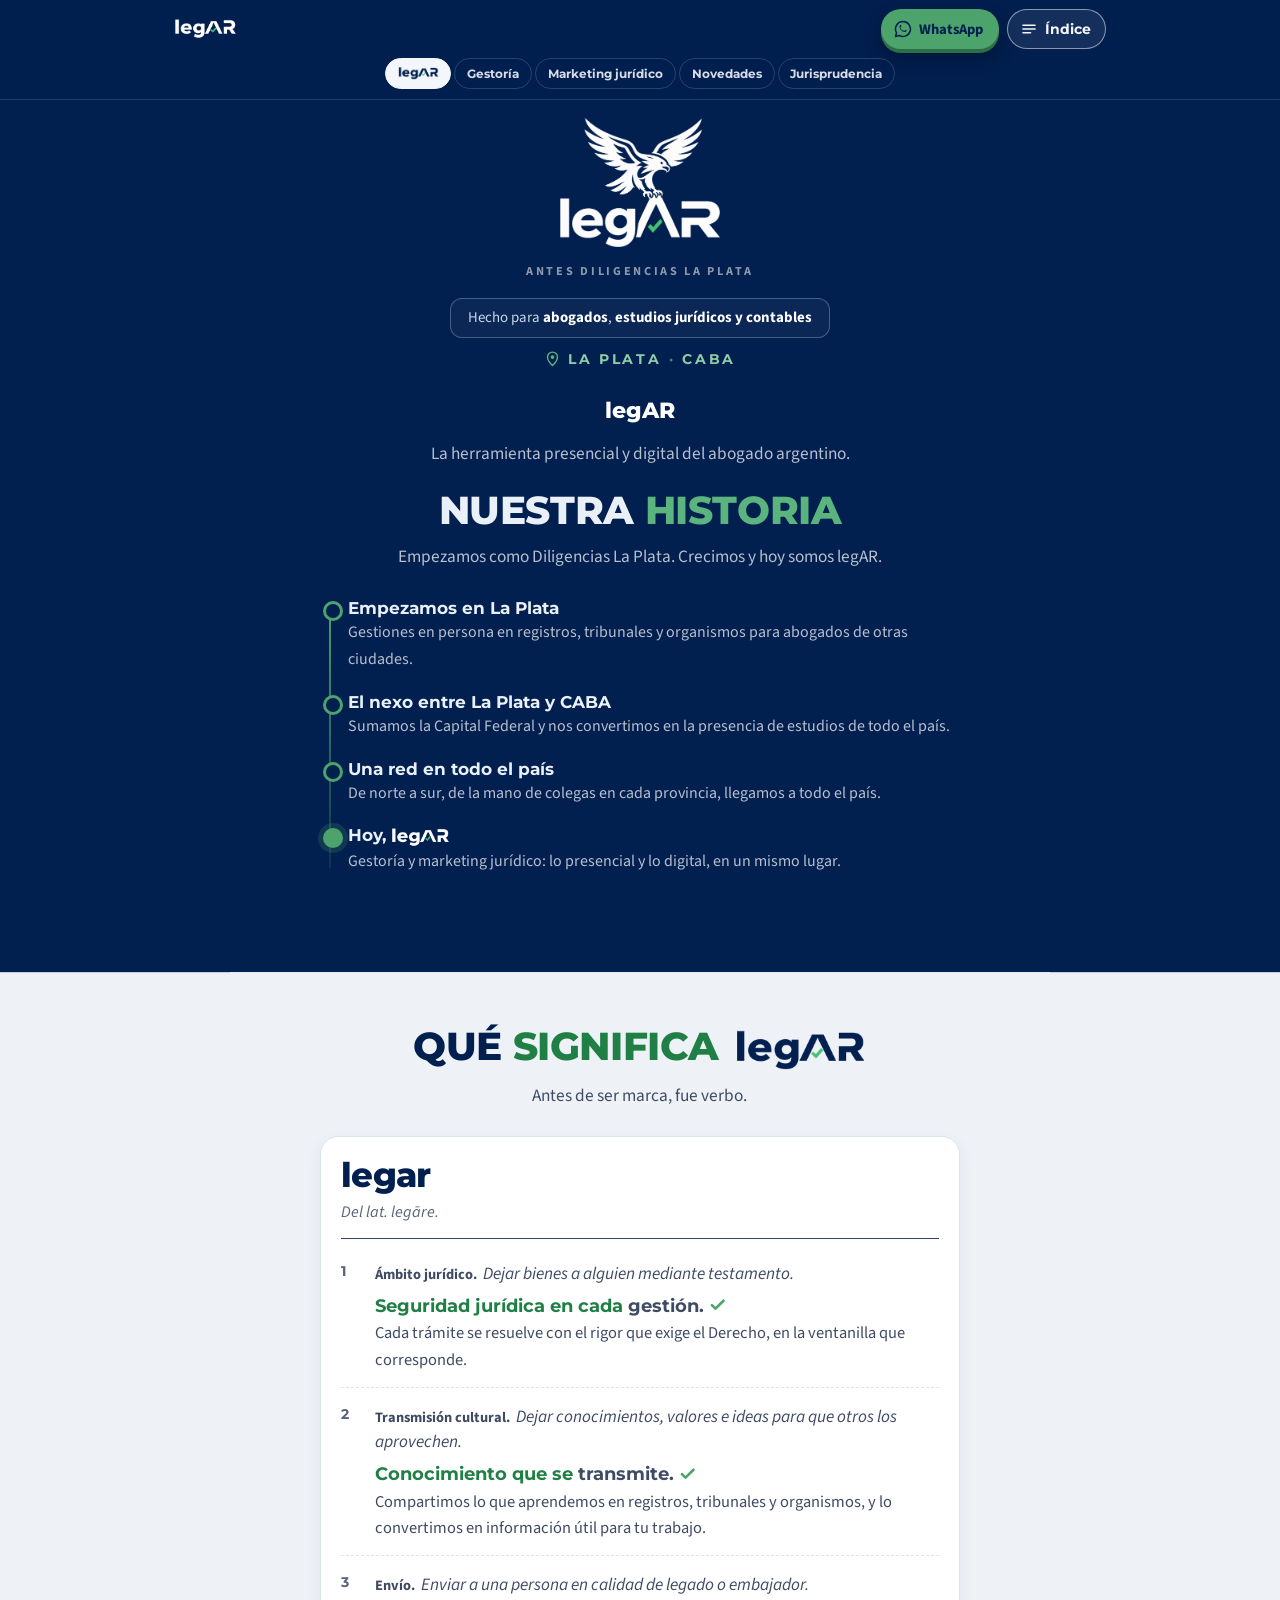
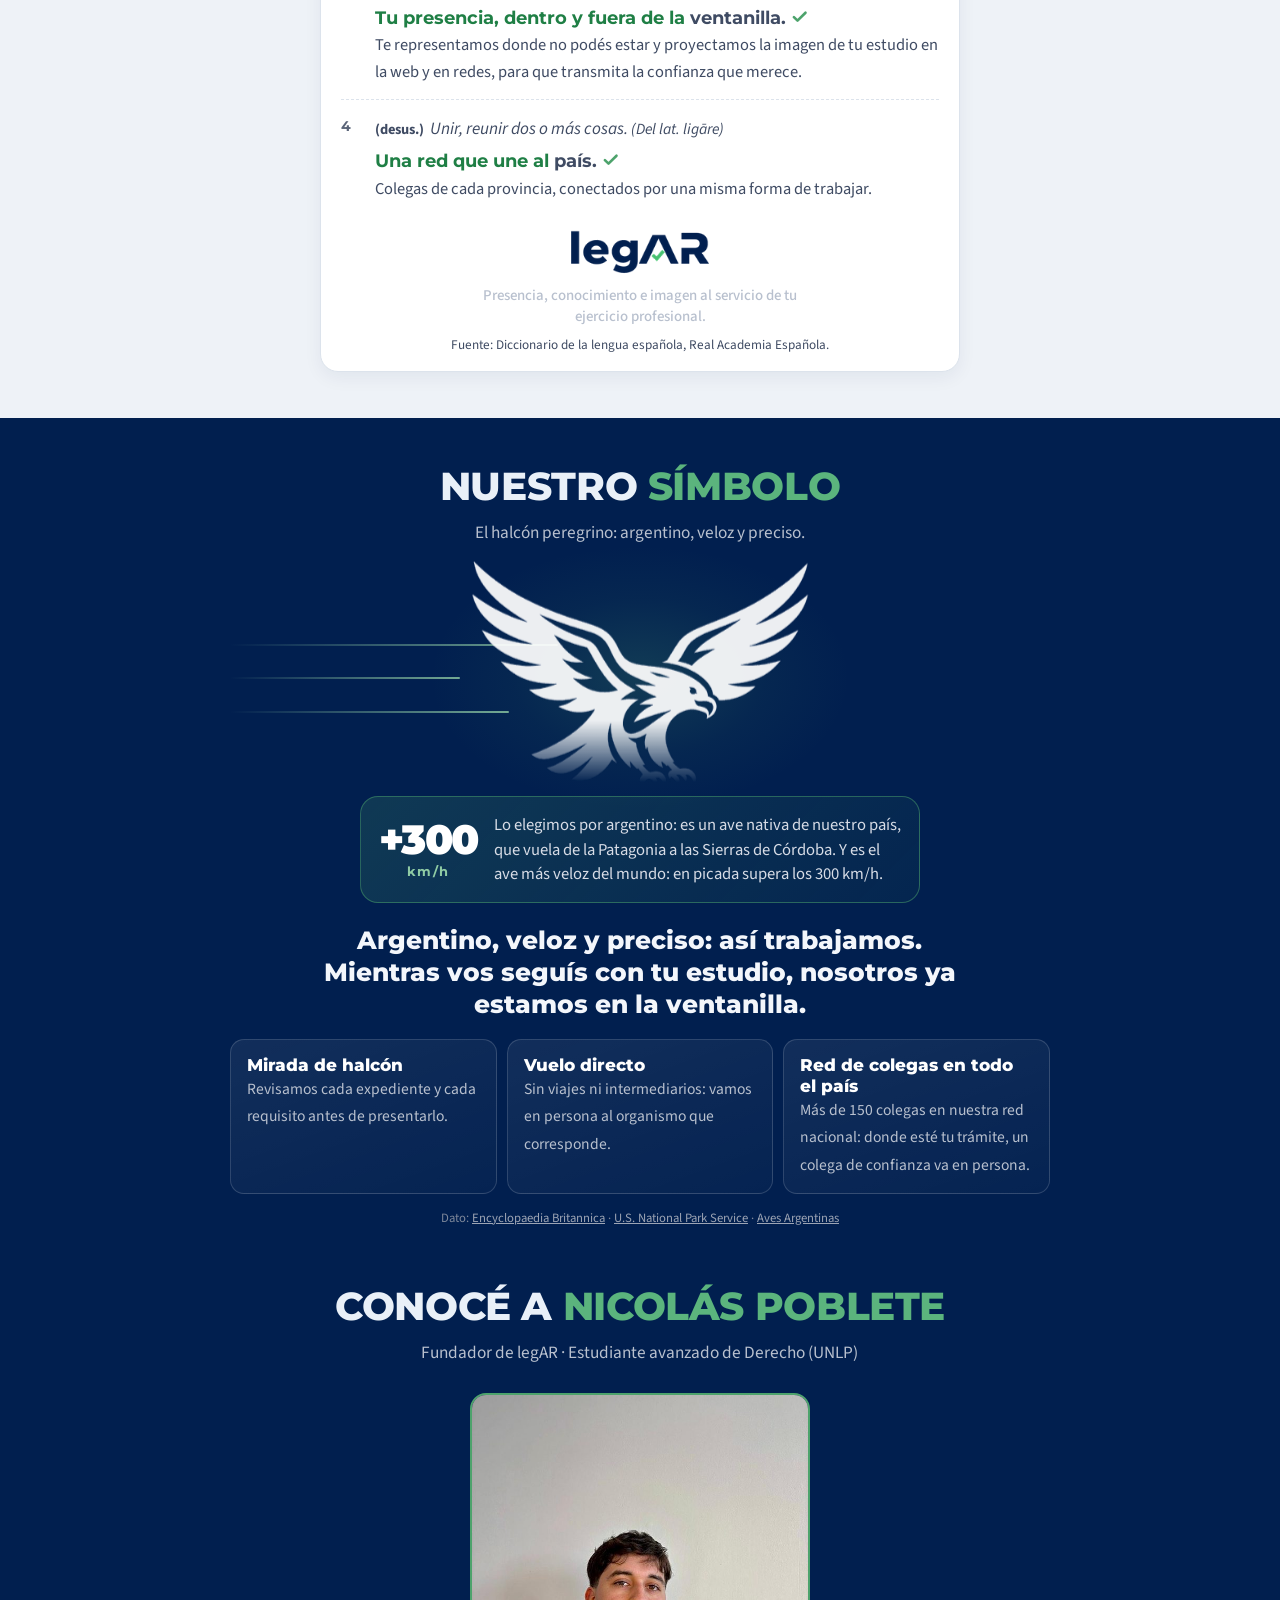
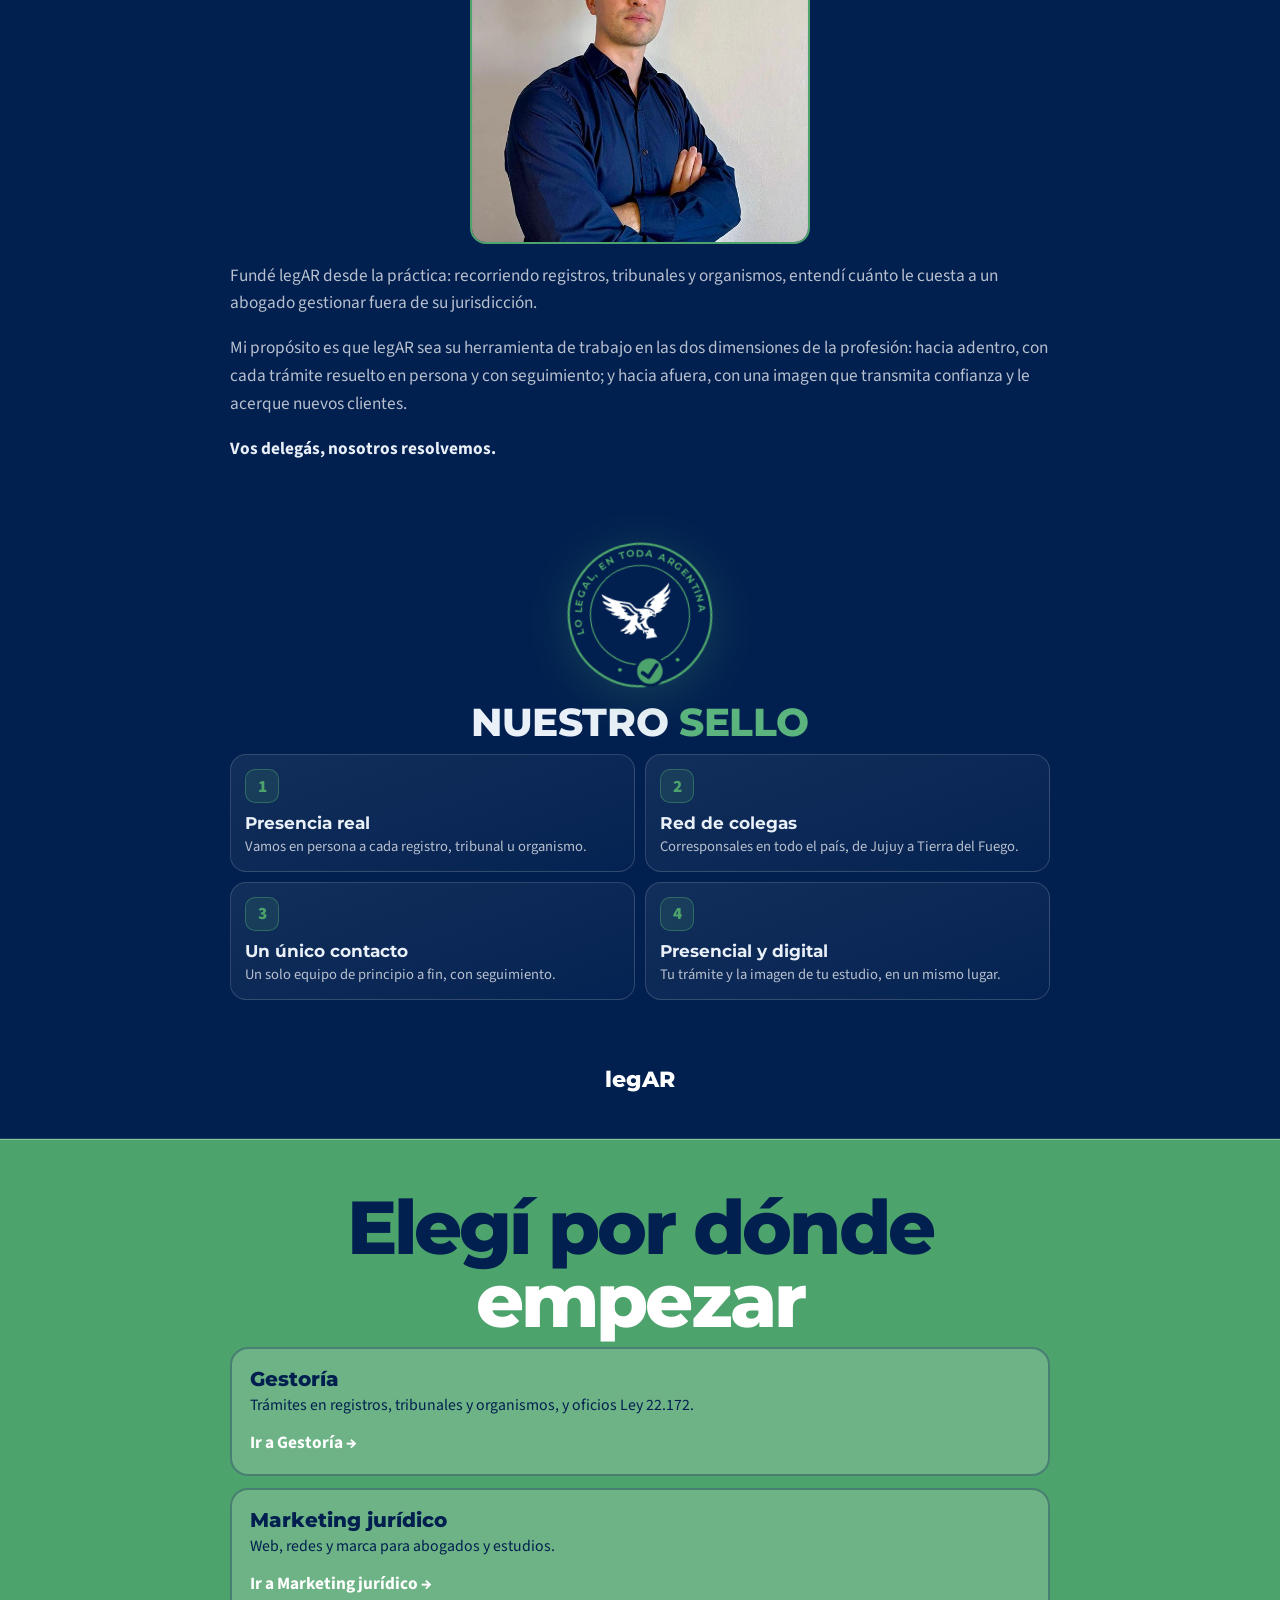
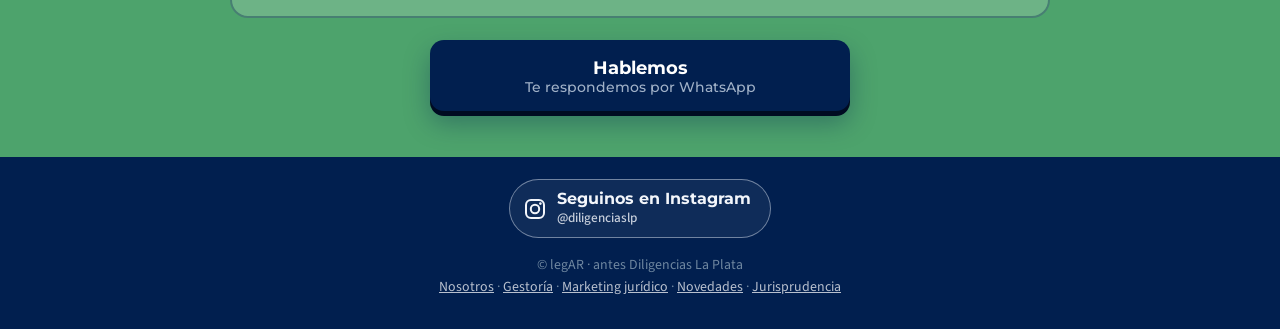
==== commit 5dbac6d1: "legAR: Nuestro símbolo (halcón argentino), red de colegas destacada y logos sin recuadro de sticker " ====
--- a/index.html
+++ b/index.html
@@ -352,7 +352,7 @@
 body{background:#011F4F!important;background-image:none!important}
 @media (prefers-reduced-motion:reduce){a[href*="wa.me"],.fab{animation:none!important}}
 </style>
-<link rel="stylesheet" href="barra.css?v=202611090417">
+<link rel="stylesheet" href="barra.css?v=202611090425">
 </head><body><script>(function(){try{if('scrollRestoration' in history)history.scrollRestoration='manual'}catch(e){}function t(){if(!location.hash)window.scrollTo(0,0)}t();window.addEventListener('load',t);window.addEventListener('pageshow',t)})();</script>
 <header class="lb" id="lbar"><div class="lbin"><a class="lblg" href="index.html" aria-label="legAR, inicio"><img src="legar-tab-blanco.png" alt="legAR" width="63" height="20"></a><a class="lbcta" href="https://wa.me/5492215581661?text=Hola%2C%20vengo%20de%20la%20web%20de%20legAR.%20Quiero%20delegar%20un%20tr%C3%A1mite." target="_blank" rel="noopener"><svg viewBox="0 0 24 24" aria-hidden="true"><path d="M12 2a10 10 0 00-8.6 15.1L2 22l5-1.3A10 10 0 1012 2z" fill="none" stroke="currentColor" stroke-width="2" stroke-linejoin="round"/><path d="M8.5 9.2c.3 2.6 2.7 5 5.3 5.3l1.2-1.3 1.9.9c-.3 1.3-1.4 1.9-2.6 1.8-3.6-.4-6.6-3.4-7-7-.1-1.2.5-2.3 1.8-2.6l.9 1.9z" fill="currentColor"/></svg>WhatsApp</a><button class="lbix" id="lbmb" type="button" aria-expanded="false" aria-controls="lbmn"><svg class="ich" viewBox="0 0 24 24" fill="none" stroke="currentColor" stroke-width="2.2" stroke-linecap="round" aria-hidden="true"><path d="M4 7h16M4 12h16M4 17h10"/></svg><svg class="icx" viewBox="0 0 24 24" fill="none" stroke="currentColor" stroke-width="2.2" stroke-linecap="round" aria-hidden="true"><path d="M6 6l12 12M18 6L6 18"/></svg><span class="t">Índice</span></button></div><nav class="lbtabs" aria-label="Páginas"><a class="lbtlg" href="index.html" aria-current="page" aria-label="legAR"><img class="w" src="legar-tab-blanco.png" alt="" width="47" height="15"><img class="n" src="legar-tab-marino.png" alt="" width="47" height="15"></a><a href="gestoria.html">Gestoría</a><a href="marketing.html">Marketing jurídico</a><a href="novedades.html">Novedades</a><a href="jurisprudencia.html">Jurisprudencia</a></nav></header><nav class="lbmn" id="lbmn" aria-label="Índice"><div class="lbmw"><p class="lbml">En esta página</p><ol id="lbix"></ol><div class="lbft"><a href="https://instagram.com/diligenciaslp" target="_blank" rel="noopener">Instagram</a><a href="https://wa.me/5492215581661" target="_blank" rel="noopener">WhatsApp 221 558-1661</a><span>Diligenciaslp@gmail.com</span></div></div></nav>
 <header class="hd" style="justify-content:center;flex-direction:column"><a href="index.html"><img src="legar-logo-blanco.png" alt="legAR" width="160" height="129" style="width:160px;height:auto;aspect-ratio:560/452"></a><p class="lgs" style="margin-top:10px">antes Diligencias La Plata</p></header>
@@ -375,11 +375,11 @@
 <div class="dic"><div class="dw">legar <span>Del lat. <i>legāre</i>.</span></div><div class="dl"><div class="da"><span class="dn">1</span><p class="dd"><small>Ámbito jurídico.</small> Dejar bienes a alguien mediante testamento.</p><p class="dc"><b>Seguridad jurídica en cada <span class="nw">gestión.<i class="dk" aria-hidden="true"><svg viewBox="0 0 24 24"><path d="M4 12.5l5 5L20 6.5" fill="none" stroke="#4DA36C" stroke-width="3.6" stroke-linecap="round" stroke-linejoin="round"/></svg></i></span></b><span>Cada trámite se resuelve con el rigor que exige el Derecho, en la ventanilla que corresponde.</span></p></div><div class="da"><span class="dn">2</span><p class="dd"><small>Transmisión cultural.</small> Dejar conocimientos, valores e ideas para que otros los aprovechen.</p><p class="dc"><b>Conocimiento que se <span class="nw">transmite.<i class="dk" aria-hidden="true"><svg viewBox="0 0 24 24"><path d="M4 12.5l5 5L20 6.5" fill="none" stroke="#4DA36C" stroke-width="3.6" stroke-linecap="round" stroke-linejoin="round"/></svg></i></span></b><span>Compartimos lo que aprendemos en registros, tribunales y organismos, y lo convertimos en información útil para tu trabajo.</span></p></div><div class="da"><span class="dn">3</span><p class="dd"><small>Envío.</small> Enviar a una persona en calidad de legado o embajador.</p><p class="dc"><b>Tu presencia, dentro y fuera de la <span class="nw">ventanilla.<i class="dk" aria-hidden="true"><svg viewBox="0 0 24 24"><path d="M4 12.5l5 5L20 6.5" fill="none" stroke="#4DA36C" stroke-width="3.6" stroke-linecap="round" stroke-linejoin="round"/></svg></i></span></b><span>Te representamos donde no podés estar y proyectamos la imagen de tu estudio en la web y en redes, para que transmita la confianza que merece.</span></p></div><div class="da"><span class="dn">4</span><p class="dd"><small>(desus.)</small> Unir, reunir dos o más cosas. <em>(Del lat. ligāre)</em></p><p class="dc"><b>Una red que une al <span class="nw">país.<i class="dk" aria-hidden="true"><svg viewBox="0 0 24 24"><path d="M4 12.5l5 5L20 6.5" fill="none" stroke="#4DA36C" stroke-width="3.6" stroke-linecap="round" stroke-linejoin="round"/></svg></i></span></b><span>Colegas de cada provincia, conectados por una misma forma de trabajar.</span></p></div></div>
 <p class="dfin"><img class="dfl" src="legar-tab-marino.png" alt="legAR"><span>Presencia, conocimiento e imagen al servicio de tu ejercicio profesional.</span></p><p class="dsrc">Fuente: Diccionario de la lengua española, Real Academia Española.</p></div></section>
 
-<section id="halcon" class="hlc"><span class="kick">POR QUÉ UN HALCÓN</span><h2>Velocidad de <span class="hl">halcón</span>.</h2>
+<section id="halcon" class="hlc"><h2>Nuestro <span class="hl">símbolo</span></h2><p class="sub hlc-sub">El halcón peregrino: argentino, veloz y preciso.</p>
 <div class="hlc-hero" aria-hidden="true"><i class="hlc-st"></i><i class="hlc-st"></i><i class="hlc-st"></i><img src="halcon.png" alt="" width="416" height="270"></div>
-<div class="hlc-dato"><b>+300<small>km/h</small></b><span>El halcón peregrino es el ave más veloz del mundo: en picada supera los 300 km/h. Y también surca el cielo argentino, de la Patagonia a las Sierras de Córdoba.</span></div>
-<p class="hlc-pitch">Por eso es nuestro símbolo. Mientras vos seguís con tu estudio, nosotros ya estamos en la ventanilla.</p>
-<div class="hlc-3"><div><b>Mirada de halcón</b><span>Revisamos cada expediente y cada requisito antes de presentarlo.</span></div><div><b>Vuelo directo</b><span>Sin viajes ni intermediarios: vamos en persona al organismo que corresponde.</span></div><div><b>Todo el territorio</b><span>Base en La Plata y CABA, y una red de colegas en todo el país.</span></div></div>
+<div class="hlc-dato"><b>+300<small>km/h</small></b><span>Lo elegimos por argentino: es un ave nativa de nuestro país, que vuela de la Patagonia a las Sierras de Córdoba. Y es el ave más veloz del mundo: en picada supera los 300 km/h.</span></div>
+<p class="hlc-pitch">Argentino, veloz y preciso: así trabajamos. Mientras vos seguís con tu estudio, nosotros ya estamos en la ventanilla.</p>
+<div class="hlc-3"><div><b>Mirada de halcón</b><span>Revisamos cada expediente y cada requisito antes de presentarlo.</span></div><div><b>Vuelo directo</b><span>Sin viajes ni intermediarios: vamos en persona al organismo que corresponde.</span></div><div><b>Red de colegas en todo el país</b><span>Más de 150 colegas en nuestra red nacional: donde esté tu trámite, un colega de confianza va en persona.</span></div></div>
 <p class="hlc-src">Dato: <a href="https://www.britannica.com/animal/peregrine-falcon" target="_blank" rel="noopener">Encyclopaedia Britannica</a> · <a href="https://www.nps.gov/yell/learn/nature/peregrine.htm" target="_blank" rel="noopener">U.S. National Park Service</a> · <a href="https://elhornero.avesargentinas.org.ar/home/article/view/560" target="_blank" rel="noopener">Aves Argentinas</a></p>
 </section>
 
@@ -431,5 +431,5 @@
 function cl(){el.classList.remove('open');xs.forEach(function(x){x.style.maxWidth='0px'})}
 if(!('IntersectionObserver' in window)){setTimeout(op,900);return}
 new IntersectionObserver(function(es){es.forEach(function(e){clearTimeout(t);if(e.isIntersecting)t=setTimeout(op,900);else cl()})},{rootMargin:'0px 0px -20% 0px'}).observe(el)})})();</script>
-<script>window.LBIDX=[["Inicio", "main > section"], ["Nuestra historia", "t:nuestra historia"], ["Identidad legAR", "#dic"], ["El halcón", "#halcon"], ["Conocé a Nicolás Poblete", "t:conocé a"], ["Nuestro sello", "t:nuestro sello"], ["Áreas", "t:por dónde"]];</script><script src="barra.js?v=202611090417"></script>
+<script>window.LBIDX=[["Inicio", "main > section"], ["Nuestra historia", "t:nuestra historia"], ["Identidad legAR", "#dic"], ["Nuestro símbolo", "#halcon"], ["Conocé a Nicolás Poblete", "t:conocé a"], ["Nuestro sello", "t:nuestro sello"], ["Áreas", "t:por dónde"]];</script><script src="barra.js?v=202611090425"></script>
 </body></html>
--- a/barra.css
+++ b/barra.css
@@ -247,11 +247,12 @@
 .hlc{text-align:center;overflow:hidden}
 .hlc .kick{text-align:left}
 .hlc-hero{position:relative;height:clamp(150px,44vw,240px);margin:6px 0 4px}
-.hlc-hero img{position:absolute;left:50%;top:50%;width:min(78%,360px);height:auto;transform:translate(-50%,-50%) rotate(-8deg);filter:drop-shadow(0 18px 30px rgba(0,0,0,.45))}
+.hlc-hero:before{content:"";position:absolute;left:50%;top:52%;width:min(90%,420px);aspect-ratio:1.6;transform:translate(-50%,-50%);background:radial-gradient(closest-side,rgba(77,163,108,.22),rgba(77,163,108,.06) 60%,transparent);pointer-events:none}
+.hlc-hero img{position:absolute;left:50%;top:50%;width:min(74%,340px);height:auto;transform:translate(-50%,-50%);opacity:.94;-webkit-mask-image:linear-gradient(180deg,#000 72%,transparent 100%);mask-image:linear-gradient(180deg,#000 72%,transparent 100%)}
 html.lg-rvon .hlc-hero.lg-rv{opacity:1;transform:none}
 html.lg-rvon .hlc-hero.lg-rv img{opacity:0}
-html.lg-rvon .hlc-hero.lg-in img{opacity:1;animation:hlcIn 1.1s cubic-bezier(.2,.8,.2,1) both}
-@keyframes hlcIn{from{transform:translate(-160%,-10%) rotate(-24deg) scale(.7);opacity:0}to{transform:translate(-50%,-50%) rotate(-8deg);opacity:1}}
+html.lg-rvon .hlc-hero.lg-in img{opacity:.94;animation:hlcIn 1.1s cubic-bezier(.2,.8,.2,1) both}
+@keyframes hlcIn{from{transform:translate(-140%,-30%) scale(.75);opacity:0}to{transform:translate(-50%,-50%);opacity:.94}}
 .hlc-st{position:absolute;left:0;height:2px;border-radius:2px;background:linear-gradient(90deg,transparent,rgba(143,203,164,.8));animation:hlcSt 1.6s linear infinite}
 .hlc-st:nth-child(1){top:38%;width:40%;animation-delay:0s}.hlc-st:nth-child(2){top:52%;width:28%;animation-delay:.5s}.hlc-st:nth-child(3){top:66%;width:34%;animation-delay:1s}
 @keyframes hlcSt{from{transform:translateX(-110%);opacity:0}30%{opacity:1}to{transform:translateX(260%);opacity:0}}
@@ -268,3 +269,6 @@
 .hlc-src a{color:#9CA4B4}
 @media (min-width:700px){.hlc-3{grid-template-columns:repeat(3,minmax(0,1fr))}}
 @media (prefers-reduced-motion:reduce){.hlc-st{display:none}html .hlc-hero img{animation:none!important;opacity:1!important}}
+
+.hlc .hlc-sub{text-align:center!important;margin:0 auto 4px!important}
+@media (max-width:520px){.hlc-dato{flex-direction:column;gap:8px;text-align:center}.hlc-dato b{flex-direction:row;align-items:baseline;gap:6px}}
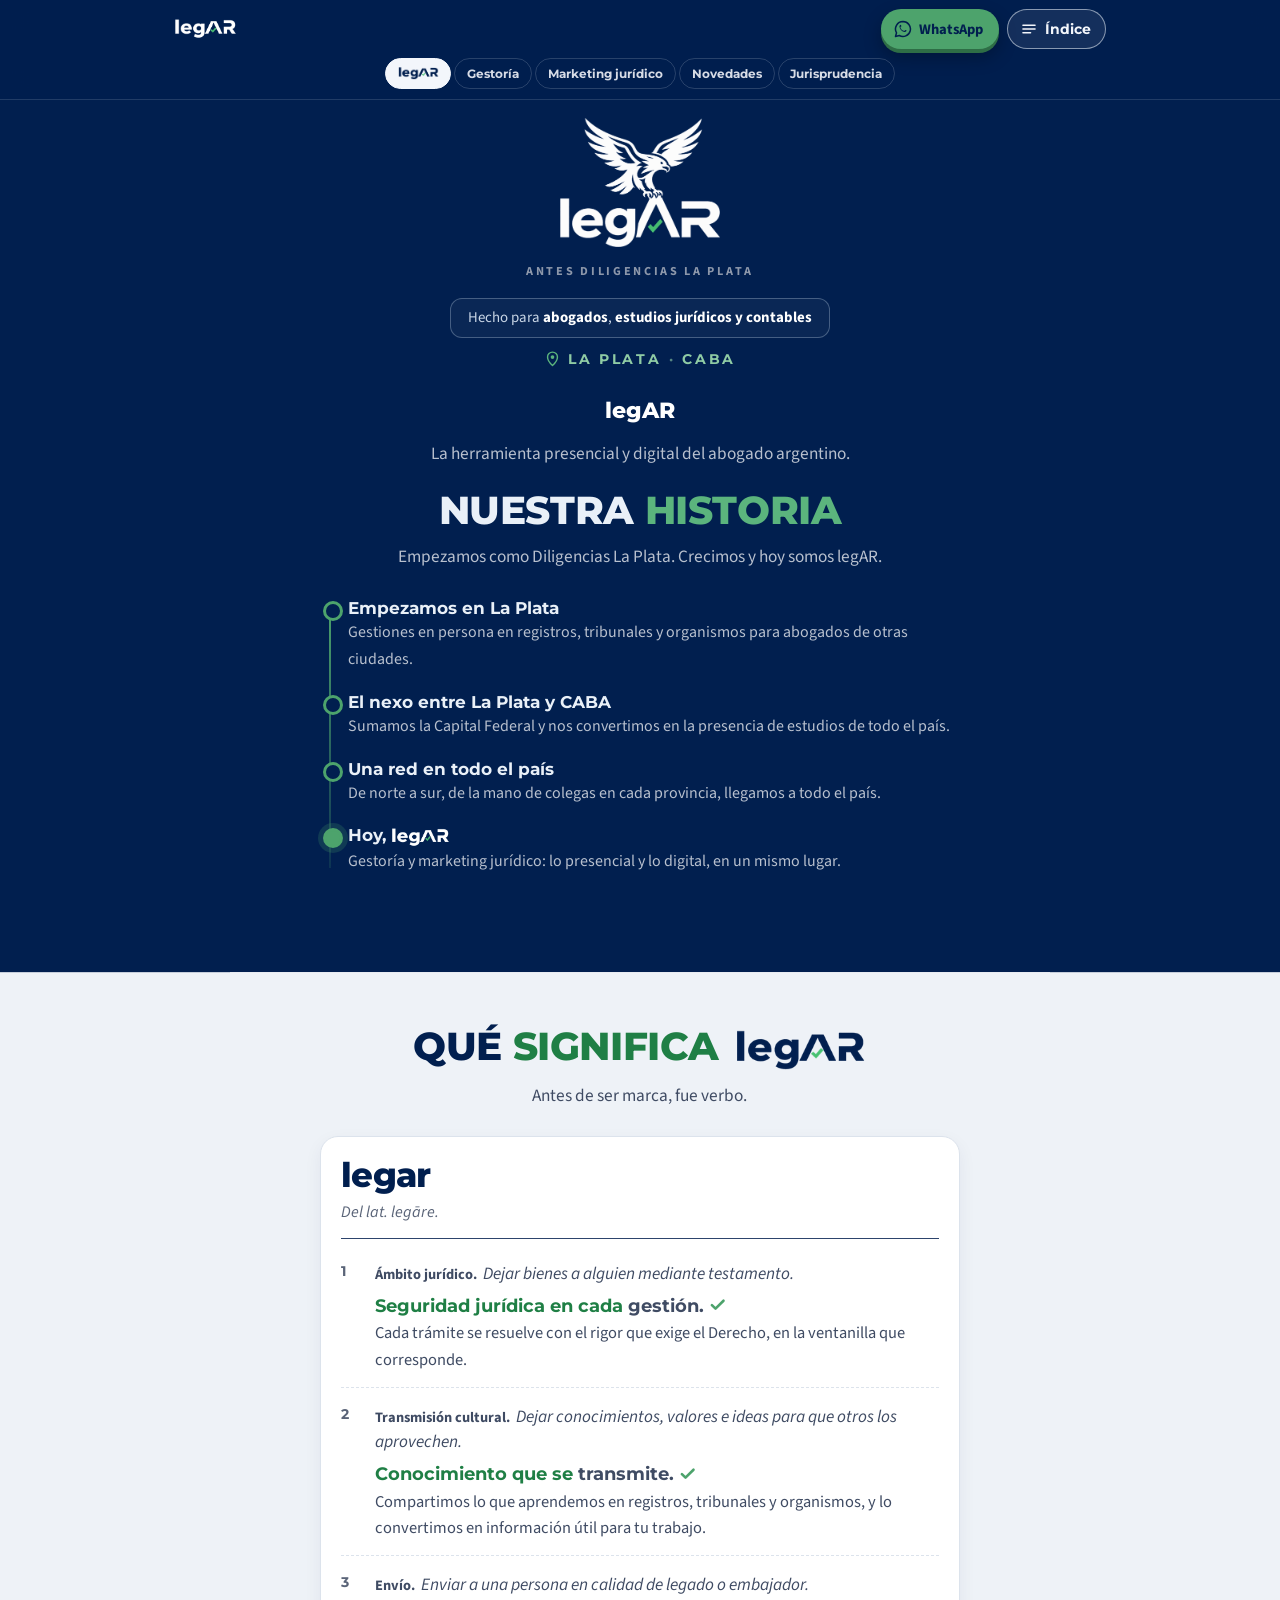
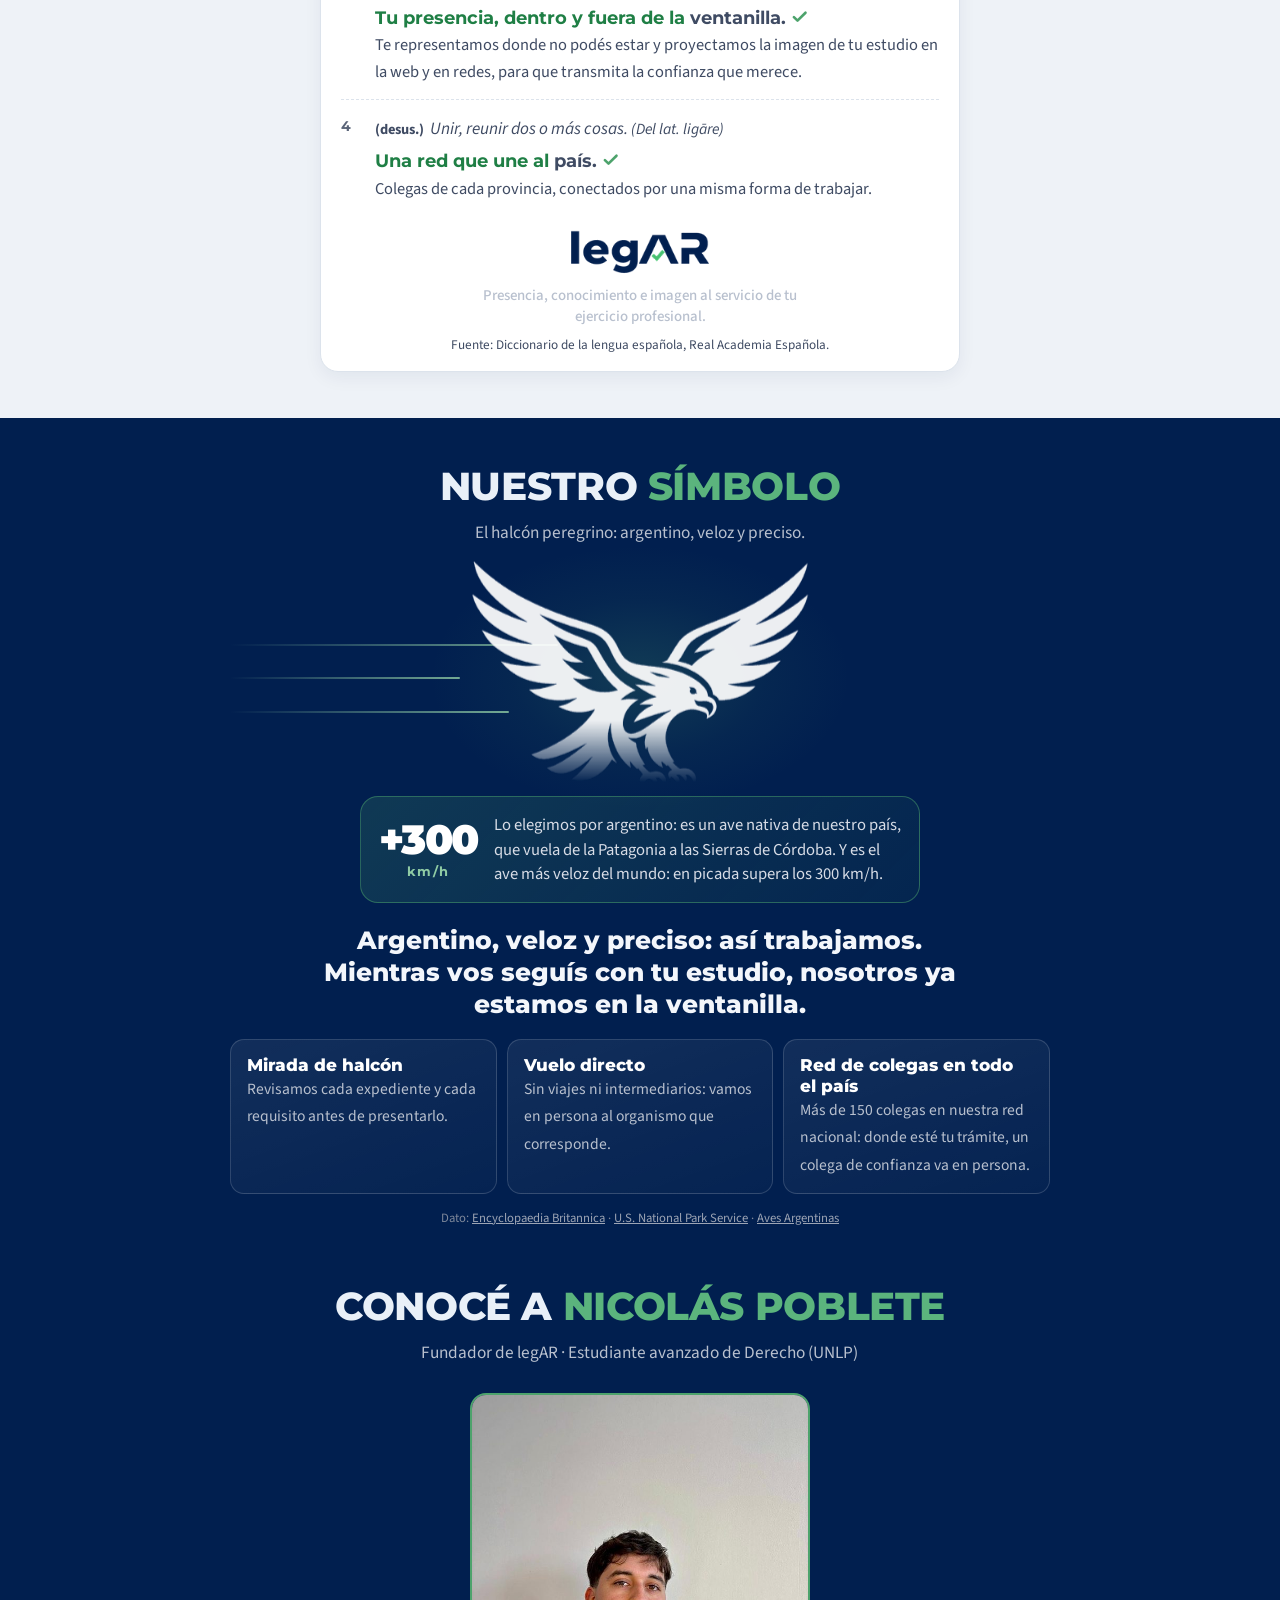
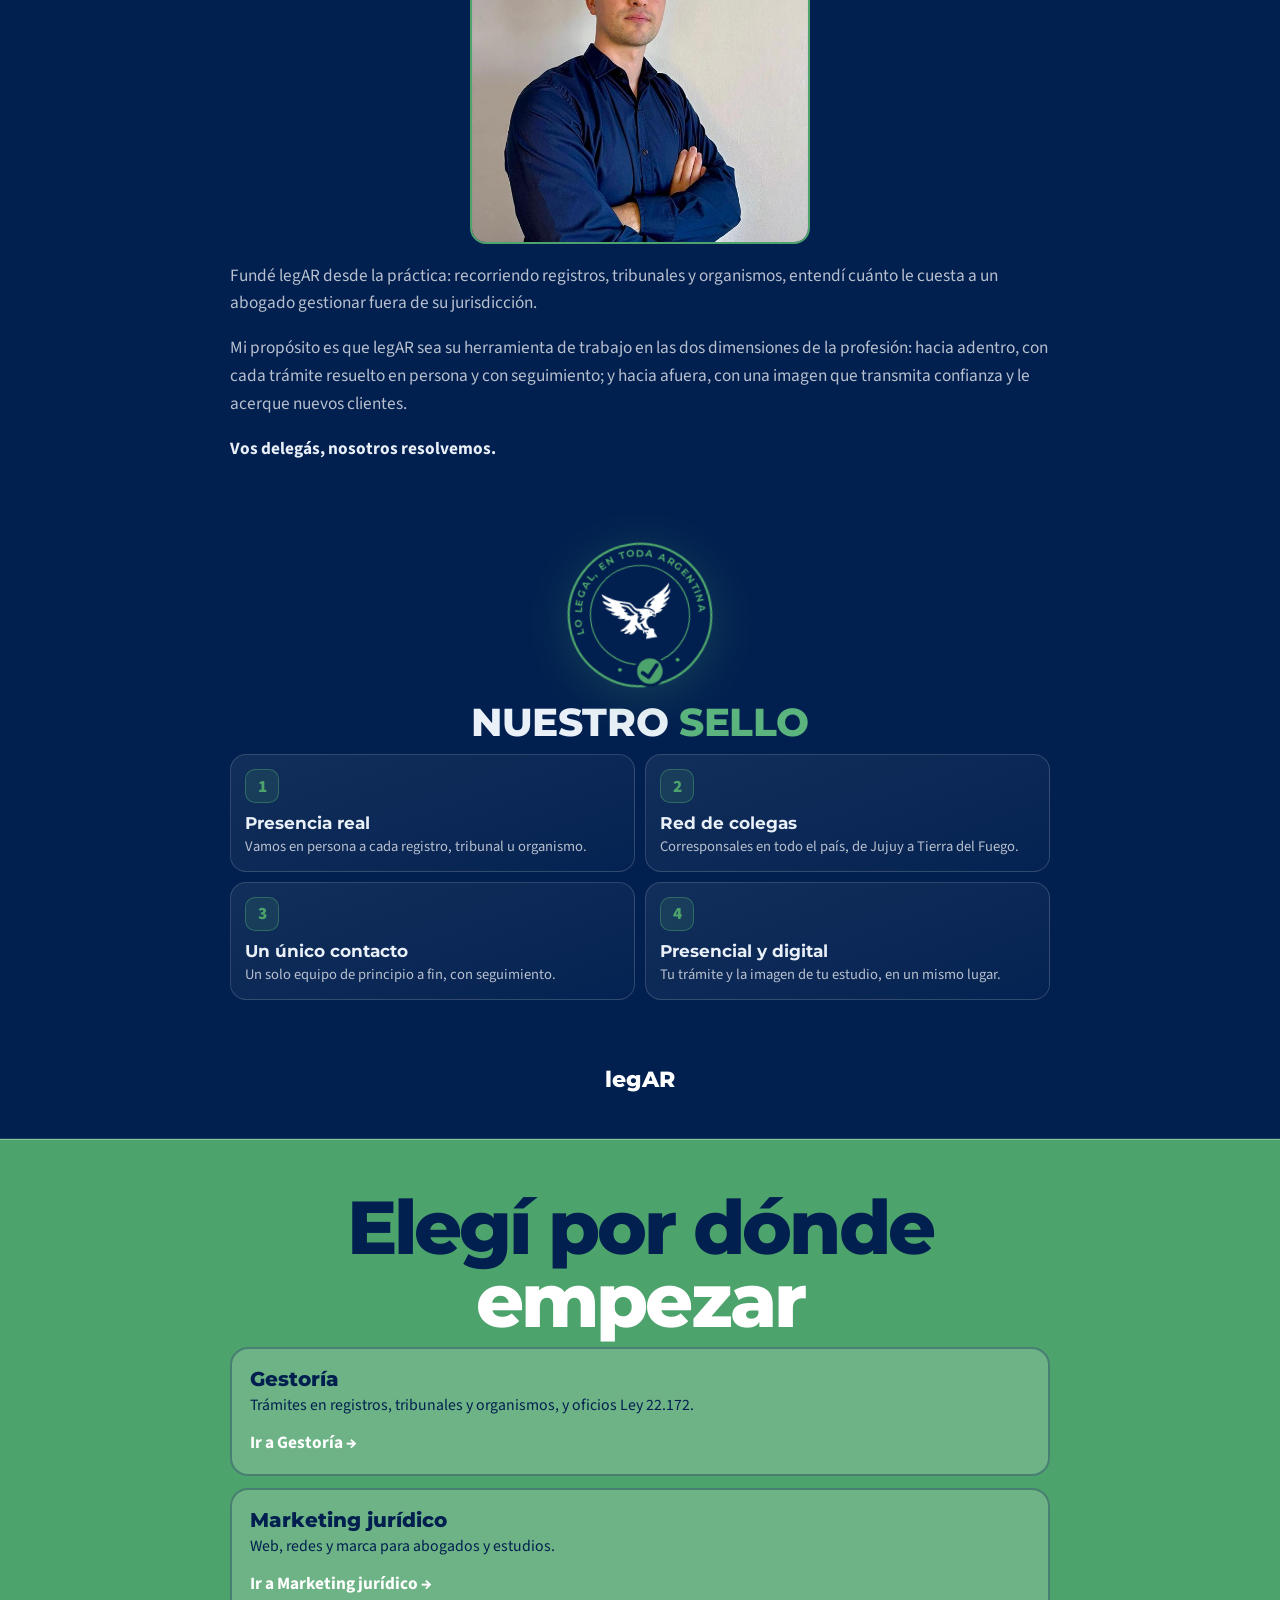
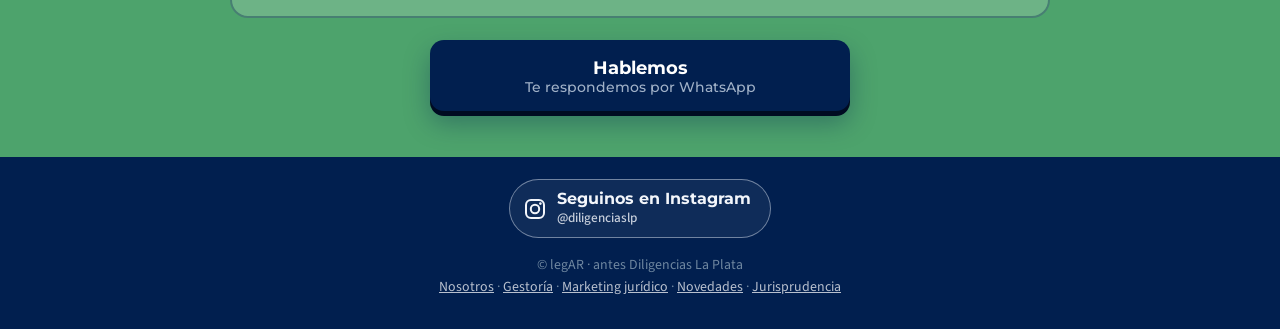
==== commit efe91fde: "Mapa de La Plata y CABA fijo; al tocar un lugar, su video se abre en una ventana encima del mapa Co-" ====
--- a/index.html
+++ b/index.html
@@ -352,7 +352,7 @@
 body{background:#011F4F!important;background-image:none!important}
 @media (prefers-reduced-motion:reduce){a[href*="wa.me"],.fab{animation:none!important}}
 </style>
-<link rel="stylesheet" href="barra.css?v=202611090425">
+<link rel="stylesheet" href="barra.css?v=202611090436">
 </head><body><script>(function(){try{if('scrollRestoration' in history)history.scrollRestoration='manual'}catch(e){}function t(){if(!location.hash)window.scrollTo(0,0)}t();window.addEventListener('load',t);window.addEventListener('pageshow',t)})();</script>
 <header class="lb" id="lbar"><div class="lbin"><a class="lblg" href="index.html" aria-label="legAR, inicio"><img src="legar-tab-blanco.png" alt="legAR" width="63" height="20"></a><a class="lbcta" href="https://wa.me/5492215581661?text=Hola%2C%20vengo%20de%20la%20web%20de%20legAR.%20Quiero%20delegar%20un%20tr%C3%A1mite." target="_blank" rel="noopener"><svg viewBox="0 0 24 24" aria-hidden="true"><path d="M12 2a10 10 0 00-8.6 15.1L2 22l5-1.3A10 10 0 1012 2z" fill="none" stroke="currentColor" stroke-width="2" stroke-linejoin="round"/><path d="M8.5 9.2c.3 2.6 2.7 5 5.3 5.3l1.2-1.3 1.9.9c-.3 1.3-1.4 1.9-2.6 1.8-3.6-.4-6.6-3.4-7-7-.1-1.2.5-2.3 1.8-2.6l.9 1.9z" fill="currentColor"/></svg>WhatsApp</a><button class="lbix" id="lbmb" type="button" aria-expanded="false" aria-controls="lbmn"><svg class="ich" viewBox="0 0 24 24" fill="none" stroke="currentColor" stroke-width="2.2" stroke-linecap="round" aria-hidden="true"><path d="M4 7h16M4 12h16M4 17h10"/></svg><svg class="icx" viewBox="0 0 24 24" fill="none" stroke="currentColor" stroke-width="2.2" stroke-linecap="round" aria-hidden="true"><path d="M6 6l12 12M18 6L6 18"/></svg><span class="t">Índice</span></button></div><nav class="lbtabs" aria-label="Páginas"><a class="lbtlg" href="index.html" aria-current="page" aria-label="legAR"><img class="w" src="legar-tab-blanco.png" alt="" width="47" height="15"><img class="n" src="legar-tab-marino.png" alt="" width="47" height="15"></a><a href="gestoria.html">Gestoría</a><a href="marketing.html">Marketing jurídico</a><a href="novedades.html">Novedades</a><a href="jurisprudencia.html">Jurisprudencia</a></nav></header><nav class="lbmn" id="lbmn" aria-label="Índice"><div class="lbmw"><p class="lbml">En esta página</p><ol id="lbix"></ol><div class="lbft"><a href="https://instagram.com/diligenciaslp" target="_blank" rel="noopener">Instagram</a><a href="https://wa.me/5492215581661" target="_blank" rel="noopener">WhatsApp 221 558-1661</a><span>Diligenciaslp@gmail.com</span></div></div></nav>
 <header class="hd" style="justify-content:center;flex-direction:column"><a href="index.html"><img src="legar-logo-blanco.png" alt="legAR" width="160" height="129" style="width:160px;height:auto;aspect-ratio:560/452"></a><p class="lgs" style="margin-top:10px">antes Diligencias La Plata</p></header>
@@ -431,5 +431,5 @@
 function cl(){el.classList.remove('open');xs.forEach(function(x){x.style.maxWidth='0px'})}
 if(!('IntersectionObserver' in window)){setTimeout(op,900);return}
 new IntersectionObserver(function(es){es.forEach(function(e){clearTimeout(t);if(e.isIntersecting)t=setTimeout(op,900);else cl()})},{rootMargin:'0px 0px -20% 0px'}).observe(el)})})();</script>
-<script>window.LBIDX=[["Inicio", "main > section"], ["Nuestra historia", "t:nuestra historia"], ["Identidad legAR", "#dic"], ["Nuestro símbolo", "#halcon"], ["Conocé a Nicolás Poblete", "t:conocé a"], ["Nuestro sello", "t:nuestro sello"], ["Áreas", "t:por dónde"]];</script><script src="barra.js?v=202611090425"></script>
+<script>window.LBIDX=[["Inicio", "main > section"], ["Nuestra historia", "t:nuestra historia"], ["Identidad legAR", "#dic"], ["Nuestro símbolo", "#halcon"], ["Conocé a Nicolás Poblete", "t:conocé a"], ["Nuestro sello", "t:nuestro sello"], ["Áreas", "t:por dónde"]];</script><script src="barra.js?v=202611090436"></script>
 </body></html>
